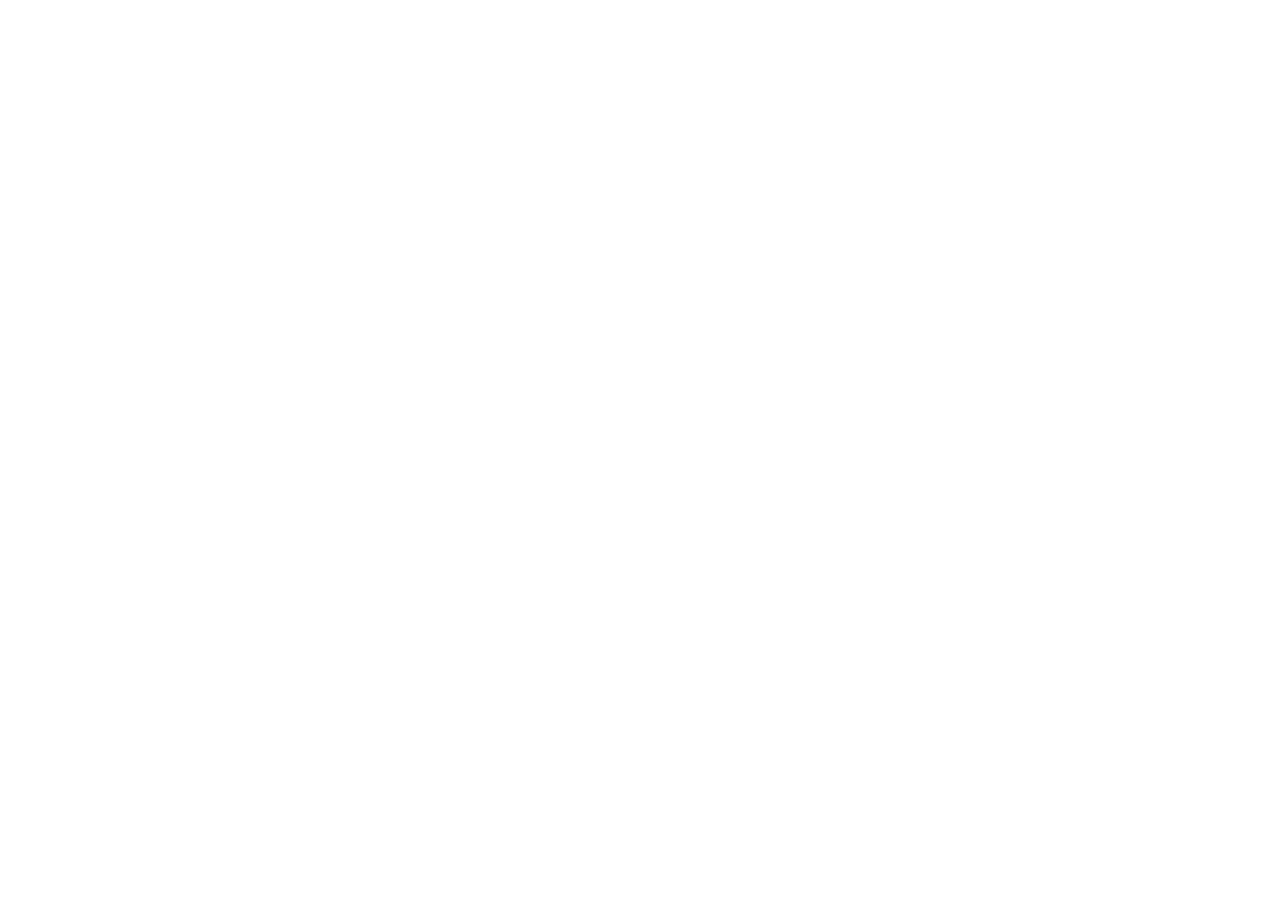
==== index.html @ 39c17981 "İlk atama işlemleri- temel oluşturma." ====
<!DOCTYPE html>
<html>
<head>
  <title>Bootstrap Landing Page Website Tutorial</title>
  <meta name="viewport" content="width=device-width, initial-scale=1">
  <link rel="stylesheet" href="https://maxcdn.bootstrapcdn.com/bootstrap/3.3.7/css/bootstrap.min.css">
  <link rel="stylesheet" href="https://cdnjs.cloudflare.com/ajax/libs/font-awesome/4.7.0/css/font-awesome.min.css">
  <script src="https://ajax.googleapis.com/ajax/libs/jquery/3.2.1/jquery.min.js"></script>
  <script src="https://maxcdn.bootstrapcdn.com/bootstrap/3.3.7/js/bootstrap.min.js"></script>
  <link href="style.css" rel="stylesheet" />
</head>

<body>







<!--- iOS Landing Page Fix
<section>
	<div class="landing-text">
		<h1>BOOTSTRAP</h1>
		<h3>Learn the basic building blocks.</h3>
		<a href="#" class="btn btn-default btn-lg">Get Started</a>
	</div>
	<div class="home-wrap">
        <div id="home">
		</div>
    </div>
</section>
-->

<!--- iOS Fixed Image Fix
<figure>
	<div class="fixed-wrap">
        <div id="fixed">
		</div>
    </div>
</figure>
-->

</body>
</html>
---- style.css ----
﻿









/*--- iOS Landing Page Fix
section {
 	position: relative;
 	width: 100%;
 	height: 100%;
 	display: table;
}
.home-wrap {
 	clip: rect(0, auto, auto, 0);
 	position: absolute;
 	top: 0;
 	left: 0;
 	width: 100%;
 	height: 100%;
}
#home {
	background-image: url('img/mountains.jpeg');
 	position: fixed;
 	display: table;
 	top: 0;
 	left: 0;
 	width: 100%;
	height: 100%;
	background-size: cover;
	background-position: center center;
	-webkit-transform: translateZ(0);
          transform: translateZ(0);
	will-change: transform;
	z-index: -1;
}
.landing-text {
	z-index: 100;
	display: table-cell;
	text-align: center;
	vertical-align: middle;
}
--*/

/*--- iOS Fixed Image Fix
figure {
	position: relative;
	width: 100%;
	height: 60%;
}
.fixed-wrap {
	clip: rect(0, auto, auto, 0);
	position: absolute;
	top: 0;
	left: 0;
	width: 100%;
	height: 100%;
}
#fixed {
	background-image: url('img/background.jpg');
	position: fixed;
	display: block;
	top: 0;
	left: 0;
	width: 100%;
	height: 100%;
	background-size: cover;
	background-position: center center;
	-webkit-transform: translateZ(0);
          transform: translateZ(0);
	will-change: transform;
}
--*/
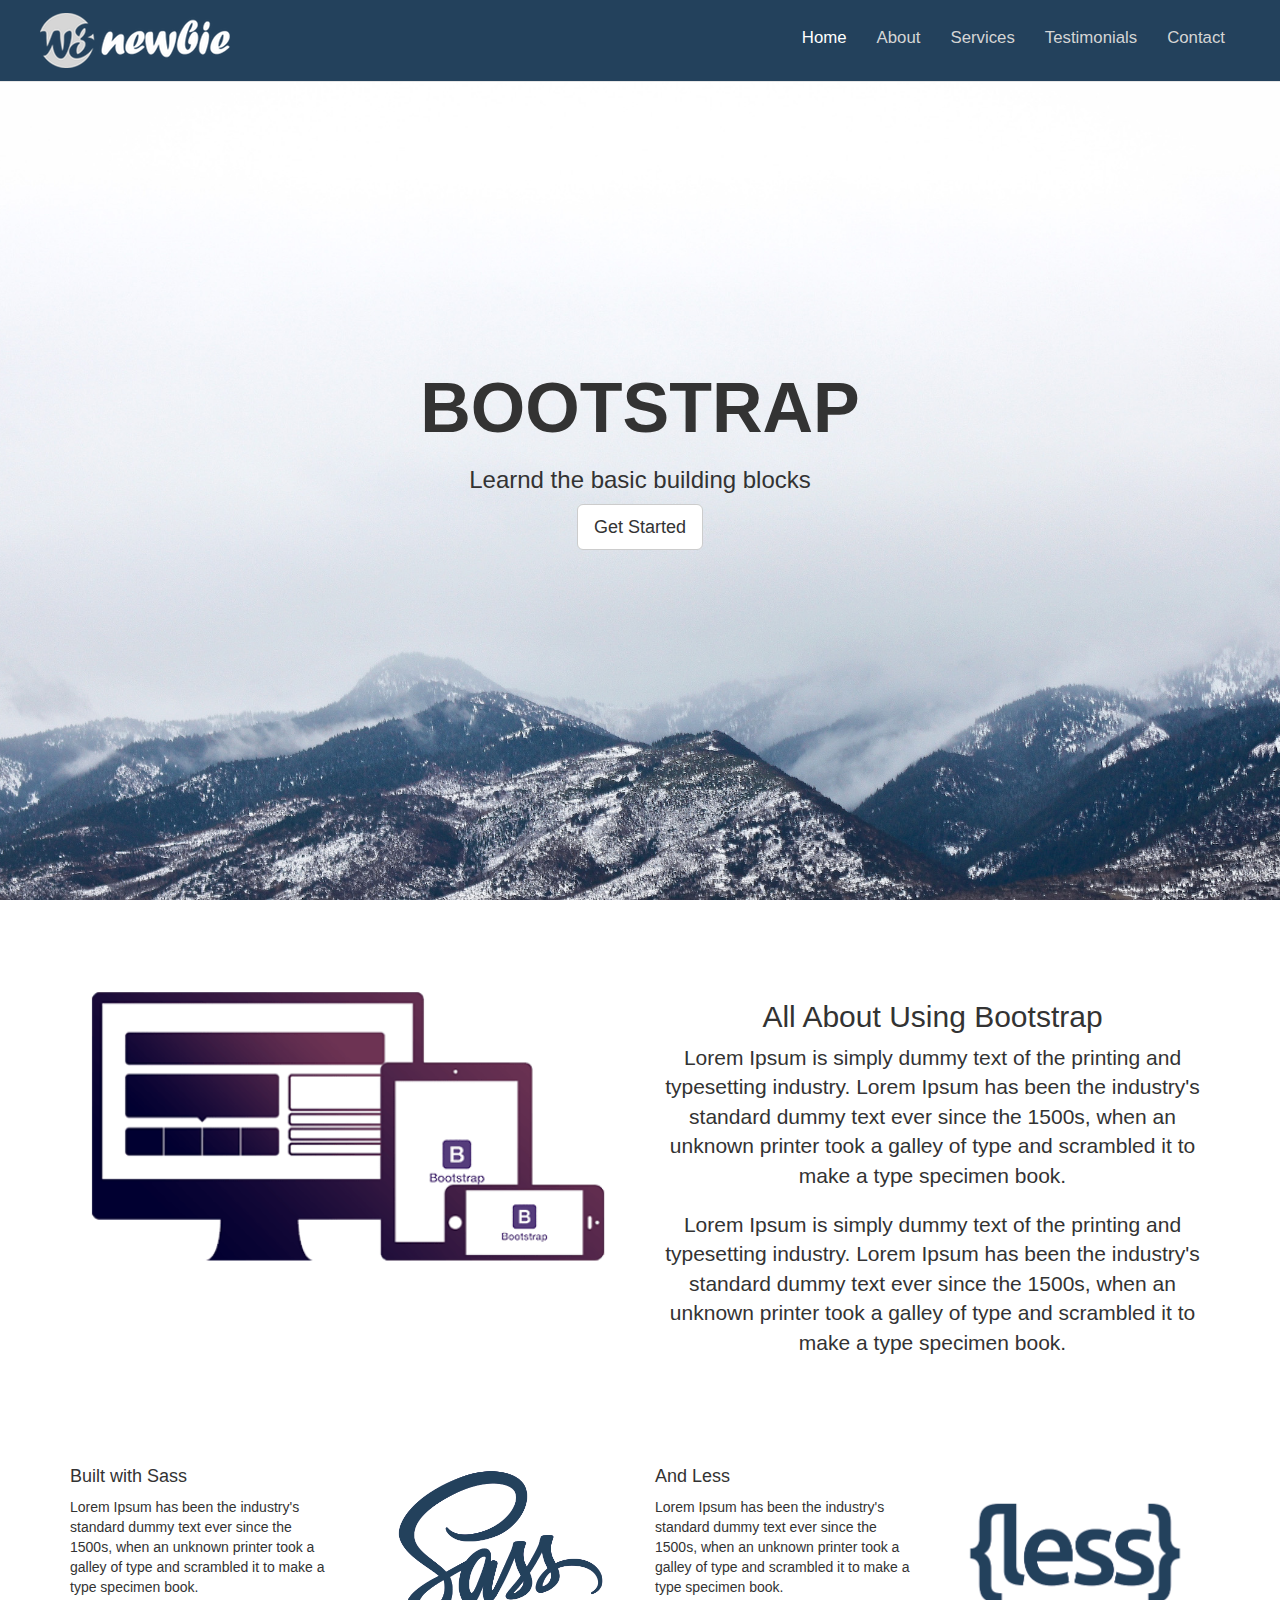
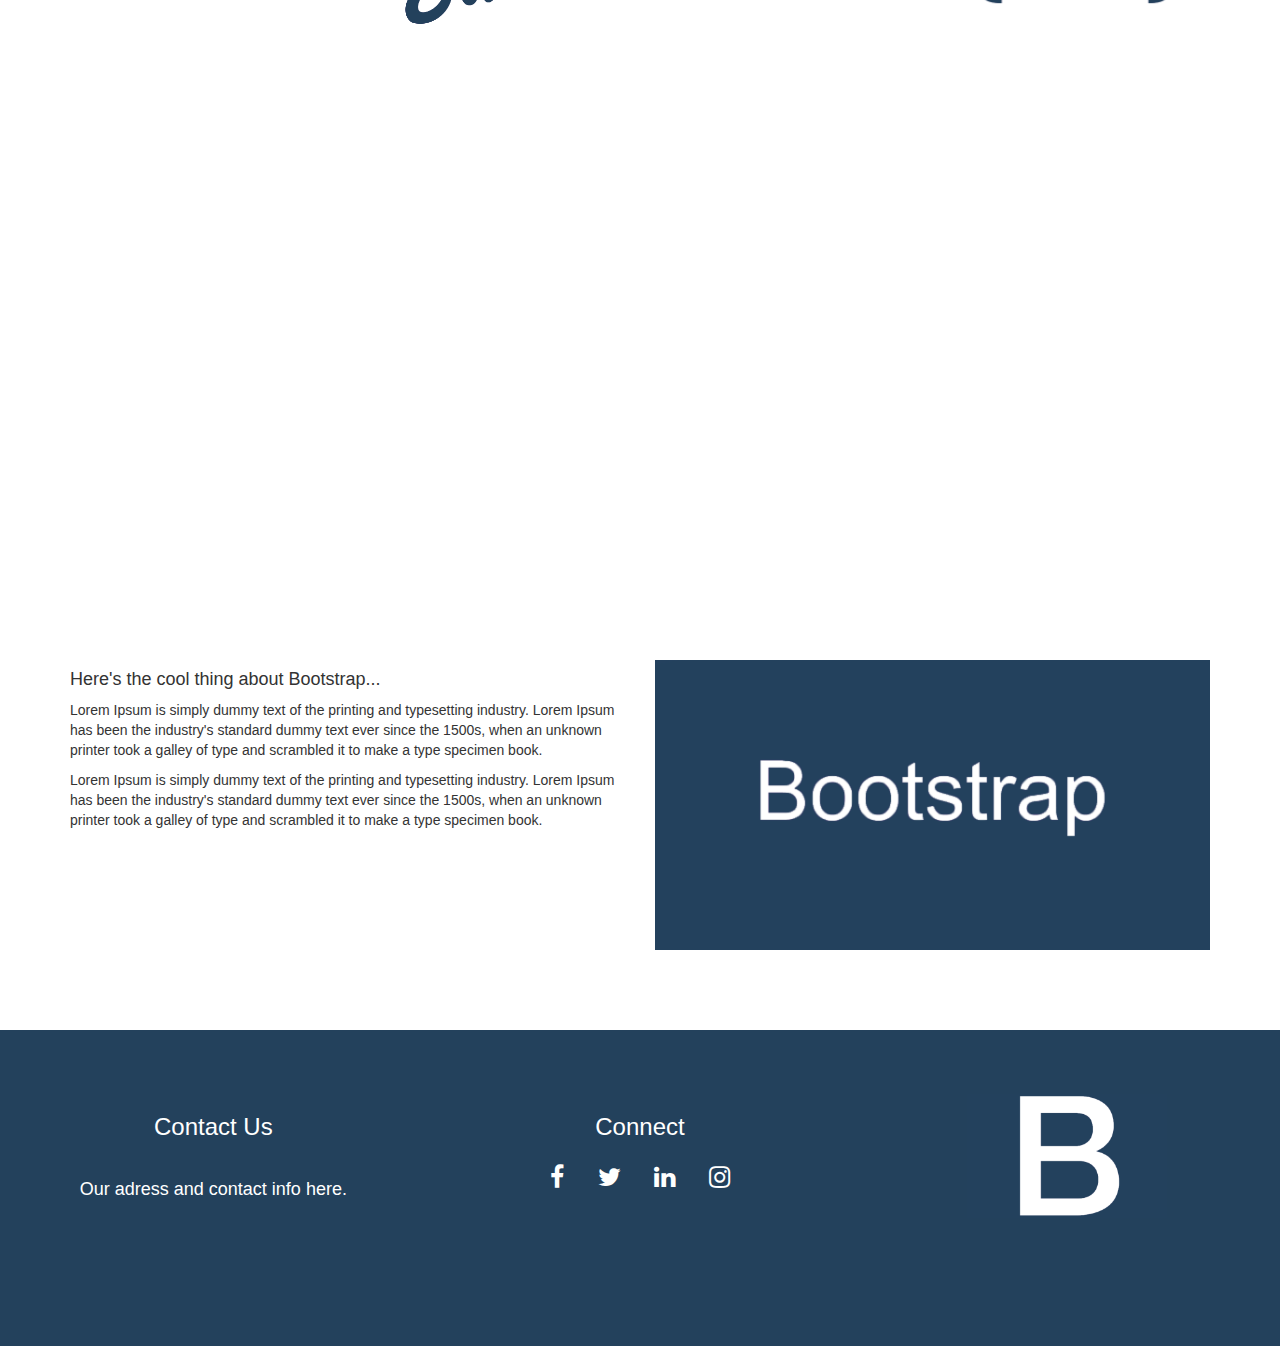
==== commit 176d9812: "Responsive template oluşturuldu." ====
--- a/index.html
+++ b/index.html
@@ -13,8 +13,109 @@
 <body>
 
 
+<nav class="navbar navbar-default navbar-fixed-top" role="navigation">
+  <div class="container-fluid">
+    <div class="navbar-header">
+      <button  type="button" class="navbar-toggle" data-toggle="collapse" data-target="#navbar-collapse-main">
+        <span class="sr-only">Toogle navigation</span>
+        <span class="icon-bar"></span>
+        <span class="icon-bar"></span>
+        <span class="icon-bar"></span>
+      </button>
+      <a href="#" class="navbar-brand"><img src="img/w3newbie.png" alt=""></a>
+    </div>
+    <div class="collapse navbar-collapse" id="navbar-collapse-main">
+      <ul class="nav navbar-nav navbar-right">
+        <li><a class="active" href="#">Home</a></li>
+        <li><a href="#">About</a></li>
+        <li><a href="#">Services</a></li>
+        <li><a href="#">Testimonials</a></li>
+        <li><a href="#">Contact</a></li>
+      </ul>
+    </div>
+  </div>
+</nav>
 
+<div id="home">
+  <div class="landing-text">
+    <h1>BOOTSTRAP</h1>
+    <h3>Learnd the basic building blocks</h3>
+    <a href="#" class="btn btn-default btn-lg"> Get Started</a>
+  </div>
+</div>
 
+<div class="padding">
+  <div class="container">
+    <div class="row">
+      <div class="col-sm-6">
+        <img src="img/bootstrap.png">
+      </div>
+      <div class="col-sm-6 text-center">
+        <h2>All About Using Bootstrap</h2>
+        <p class="lead">Lorem Ipsum is simply dummy text of the printing and typesetting industry. Lorem Ipsum has been the industry's standard dummy text ever since the 1500s, when an unknown printer took a galley of type and scrambled it to make a type specimen book.</p>
+        <p class="lead">Lorem Ipsum is simply dummy text of the printing and typesetting industry. Lorem Ipsum has been the industry's standard dummy text ever since the 1500s, when an unknown printer took a galley of type and scrambled it to make a type specimen book.</p>
+      </div>
+    </div>
+  </div>
+</div>
+
+<div class="paddin">
+  <div class="container">
+    <div class="row">
+      <div class="col-lg-3 col-md-3 col-sm-6 col-xs-12">
+        <h4>Built with Sass</h4>
+        <p>Lorem Ipsum has been the industry's standard dummy text ever since the 1500s, when an unknown printer took a galley of type and scrambled it to make a type specimen book.</p>
+      </div>
+      <div class="col-lg-3 col-md-3 col-sm-6 col-xs-12">
+          <img src="img/sass.png" class="img-responsive">     
+      </div>
+      <div class="col-lg-3 col-md-3 col-sm-6 col-xs-12">
+        <h4>And Less</h4>
+        <p>Lorem Ipsum has been the industry's standard dummy text ever since the 1500s, when an unknown printer took a galley of type and scrambled it to make a type specimen book.</p>
+      </div>
+      <div class="col-lg-3 col-md-3 col-sm-6 col-xs-12">
+          <img src="img/less.png" class="img-responsive">     
+      </div>
+    </div>
+  </div>
+</div>
+
+<div id="fixed"></div>
+
+<div class="padding">
+  <div class="container">
+    <div class="row">
+      <div class="col-sm-6">
+        <h4> Here's the cool thing about Bootstrap...</h4>
+        <p>Lorem Ipsum is simply dummy text of the printing and typesetting industry. Lorem Ipsum has been the industry's standard dummy text ever since the 1500s, when an unknown printer took a galley of type and scrambled it to make a type specimen book.</p>
+        <p>Lorem Ipsum is simply dummy text of the printing and typesetting industry. Lorem Ipsum has been the industry's standard dummy text ever since the 1500s, when an unknown printer took a galley of type and scrambled it to make a type specimen book.</p>
+      </div>
+      <div class="col-sm-6">
+        <img src="img/bootstrap2.png">
+      </div>
+    </div>
+  </div>
+</div>
+
+<footer class="container-fluid text-center">
+  <div class="row">
+    <div class="col-sm-4">
+      <h3>Contact Us</h3>
+      <br>
+      <h4>Our adress and contact info here.</h4>
+    </div>
+    <div class="col-sm-4">
+      <h3>Connect</h3>
+      <a href="#" class="fa fa-facebook"></a>
+      <a href="#" class="fa fa-twitter"></a>
+      <a href="#" class="fa fa-linkedin"></a>
+      <a href="#" class="fa fa-instagram"></a>
+    </div>
+    <div class="col-sm-4">
+      <img src="img/b.png" class="icon">
+    </div>
+  </div>
+</footer>
 
 
 
--- a/style.css
+++ b/style.css
@@ -1,9 +1,100 @@
-﻿
+﻿html,body{
+	height: 100%;
+	width: 100%;
+}
+.navbar{
+	background-color: #23415c;
+	padding: 1% 0;
+	font-size: 1.2em;
+}
+.navbar-brand{
+	min-height: 55px;
+	padding: 0 15px 5px 40px;
+}
+.navbar-default{
+	padding-right: 40px;
+}
+.navbar-default .navbar-nav li a{
+	color:#d5d5d5;
+}
+
+.navbar-default .navbar-nav li a:hover, .navbar-default .navbar-nav li a.active{
+	color:#fff;
+}
+
+#home{
+	background: url(img/mountains.jpeg) no-repeat center center fixed;
+	display: table;
+	height: 100vh;
+	position: relative;
+	width: 100%;
+	background-size: cover;
+}
+
+.landing-text{
+	display: table-cell;
+	text-align: center;
+	vertical-align:middle; 
+}
+
+.landing-text h1{
+	font-size: 500%;
+	font-weight: 700;
+}
+
+.padding{
+	padding: 80px 0;
+}
+
+.padding img{
+	width: 100%;
+}
+
+#fixed{
+	background: url(img/background.jpg) no-repeat center center fixed;
+	display: table;
+	height: 60%;
+	position: relative;
+	width: 100%;
+	background-size: cover;
+}
+
+footer{
+	width: 100%;
+	background-color: #23415c;
+	padding: 5% 5% 10% 5%;
+	color:#fff;
+}
+
+.fa{
+	padding: 15px;
+	font-size: 25px;
+	color:#fff;
+}
+
+.fa:hover{
+	color:#d5d5d5;
+	text-decoration: none;
+}
+
+.icon{
+	max-width: 200px;
+}
 
 
-
-
-
+@media (max-width: 768px){
+  .landing-text h1{
+    font-size:300%;
+  }
+  .fa{
+  	font-size: 20px;
+  	padding: 10px;
+  }
+  .icon{
+  	padding-top:5%;
+  	max-width: 100px;
+  }
+}
 
 
 
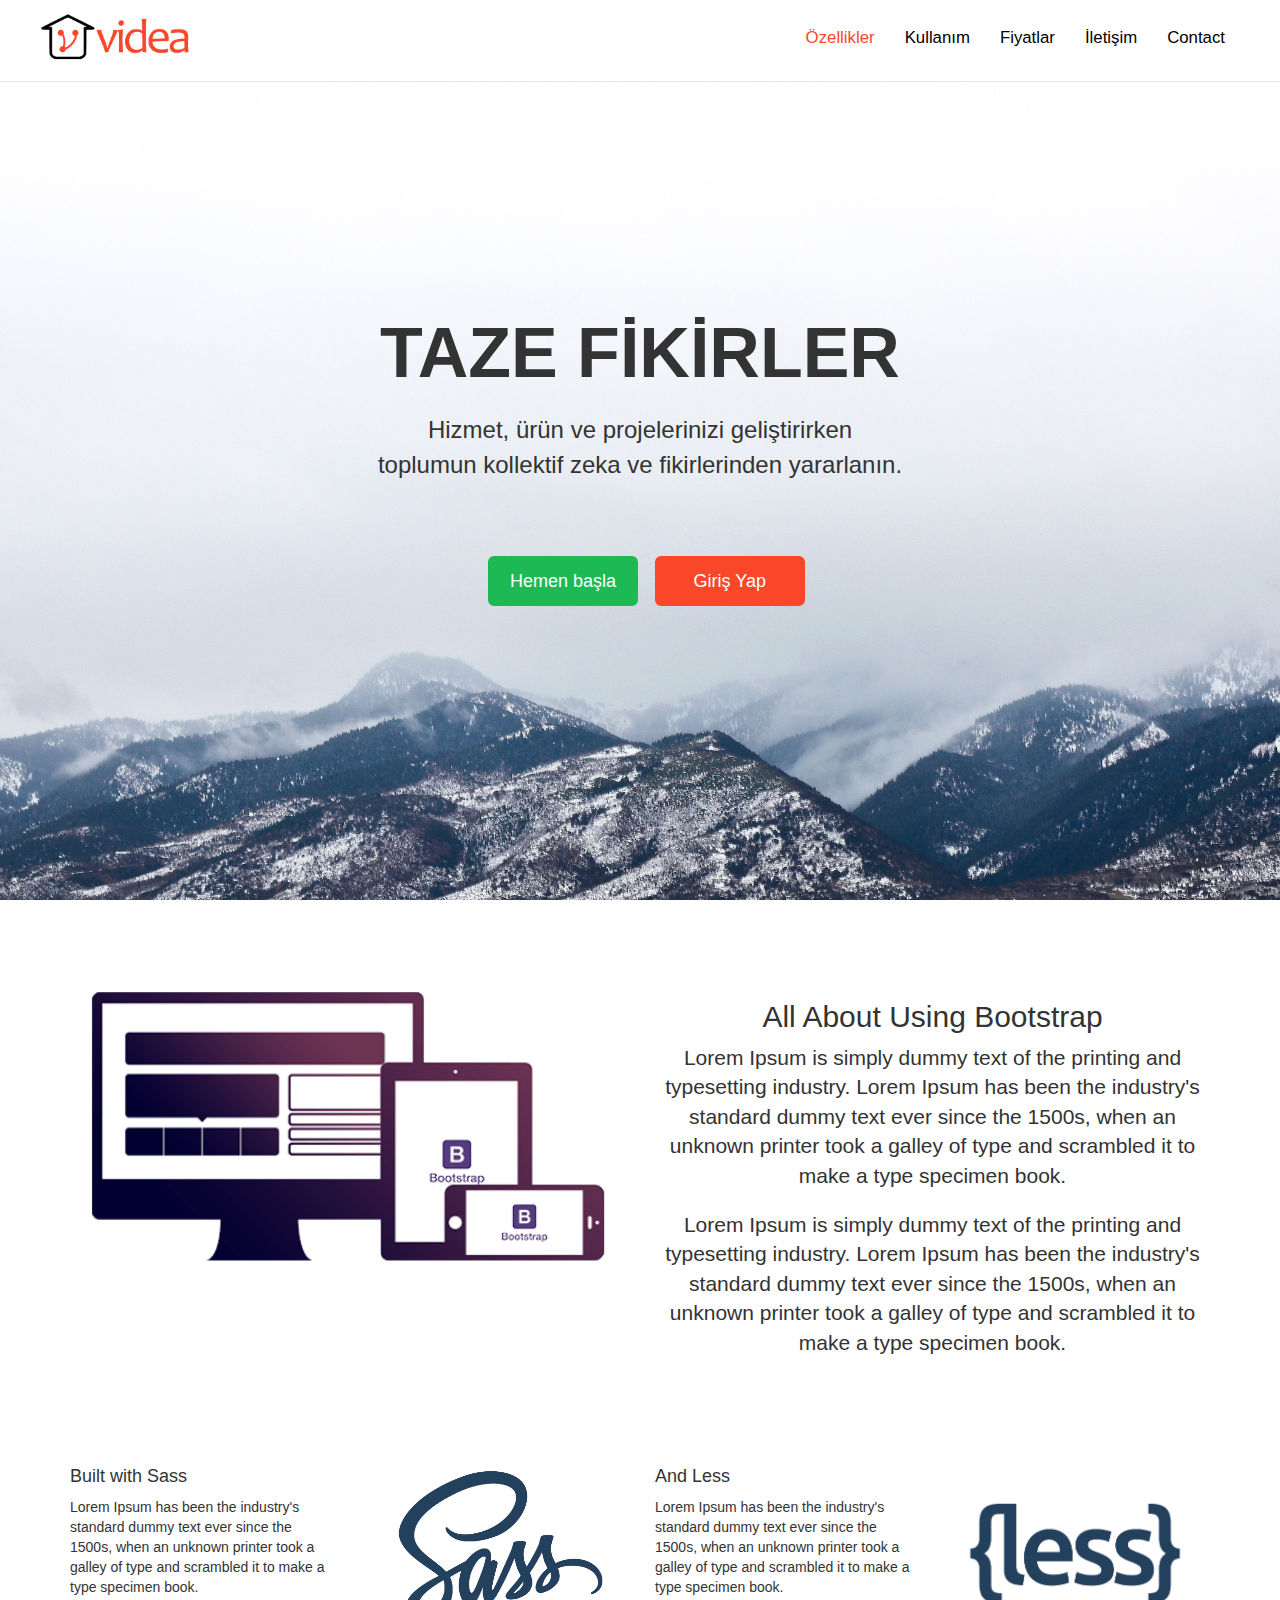
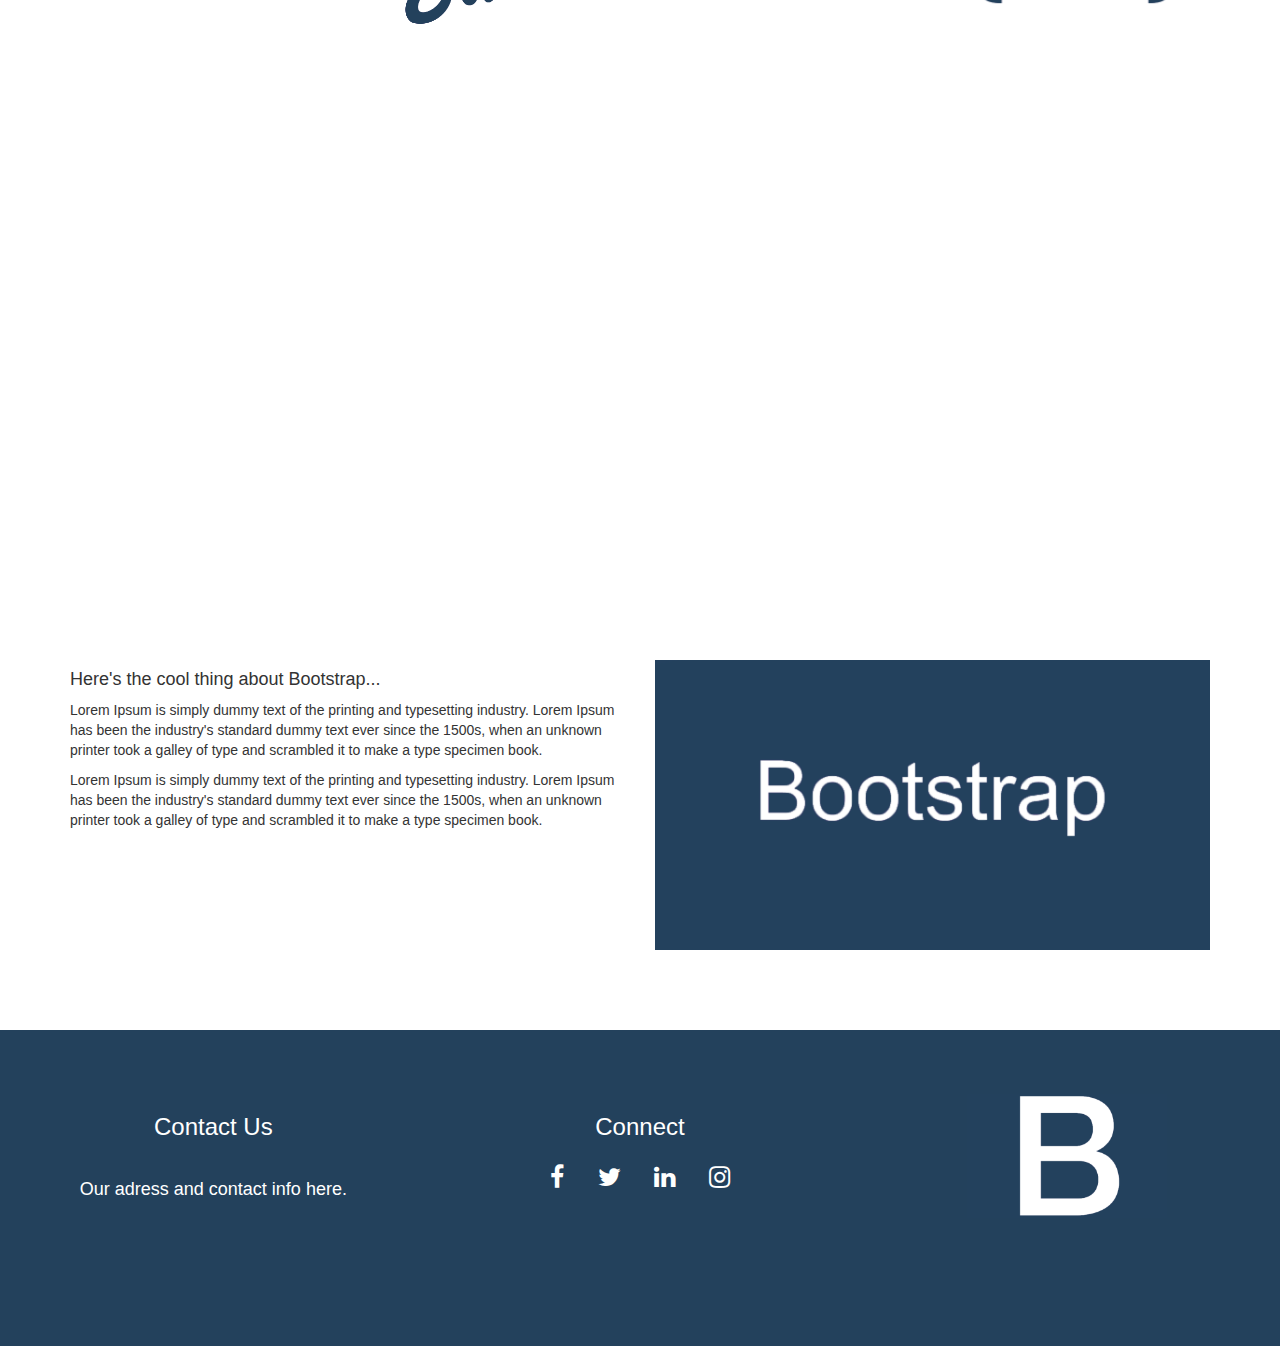
==== commit f0a31ae4: "Landing için arayüz dönüştürmeleri." ====
--- a/index.html
+++ b/index.html
@@ -1,7 +1,7 @@
 <!DOCTYPE html>
 <html>
 <head>
-  <title>Bootstrap Landing Page Website Tutorial</title>
+  <title>VIDEA</title>
   <meta name="viewport" content="width=device-width, initial-scale=1">
   <link rel="stylesheet" href="https://maxcdn.bootstrapcdn.com/bootstrap/3.3.7/css/bootstrap.min.css">
   <link rel="stylesheet" href="https://cdnjs.cloudflare.com/ajax/libs/font-awesome/4.7.0/css/font-awesome.min.css">
@@ -22,14 +22,14 @@
         <span class="icon-bar"></span>
         <span class="icon-bar"></span>
       </button>
-      <a href="#" class="navbar-brand"><img src="img/w3newbie.png" alt=""></a>
+      <a href="#" class="navbar-brand"><img src="img/logo.png" alt=""></a>
     </div>
     <div class="collapse navbar-collapse" id="navbar-collapse-main">
       <ul class="nav navbar-nav navbar-right">
-        <li><a class="active" href="#">Home</a></li>
-        <li><a href="#">About</a></li>
-        <li><a href="#">Services</a></li>
-        <li><a href="#">Testimonials</a></li>
+        <li><a class="active" href="#">Özellikler</a></li>
+        <li><a href="#">Kullanım</a></li>
+        <li><a href="#">Fiyatlar</a></li>
+        <li><a href="#">İletişim</a></li>
         <li><a href="#">Contact</a></li>
       </ul>
     </div>
@@ -38,9 +38,10 @@
 
 <div id="home">
   <div class="landing-text">
-    <h1>BOOTSTRAP</h1>
-    <h3>Learnd the basic building blocks</h3>
-    <a href="#" class="btn btn-default btn-lg"> Get Started</a>
+    <h1>TAZE FİKİRLER</h1>
+    <h3>Hizmet, ürün ve projelerinizi geliştirirken <br> toplumun kollektif zeka ve fikirlerinden yararlanın.</h3>
+    <a href="#" class="btn btn-default btn-lg"> Hemen başla</a>
+    <a href="#" class="btn btn-default btn-lg" id="login"> Giriş Yap</a>
   </div>
 </div>
 
--- a/style.css
+++ b/style.css
@@ -3,23 +3,29 @@
 	width: 100%;
 }
 .navbar{
-	background-color: #23415c;
+	background-color: #fff;
 	padding: 1% 0;
 	font-size: 1.2em;
 }
 .navbar-brand{
 	min-height: 55px;
-	padding: 0 15px 5px 40px;
-}
+	padding:0 5px 5px 40px;
+}
+
+.navbar-brand img{
+	width: 150px;
+}
+
 .navbar-default{
 	padding-right: 40px;
 }
+
 .navbar-default .navbar-nav li a{
-	color:#d5d5d5;
+	color:#000;
 }
 
 .navbar-default .navbar-nav li a:hover, .navbar-default .navbar-nav li a.active{
-	color:#fff;
+	color:#fa4729;
 }
 
 #home{
@@ -34,12 +40,43 @@
 .landing-text{
 	display: table-cell;
 	text-align: center;
-	vertical-align:middle; 
+	vertical-align:middle;
+	outline: none;
 }
 
 .landing-text h1{
 	font-size: 500%;
 	font-weight: 700;
+}
+
+.landing-text a{
+	margin-top:5%;
+	margin-left:1%;
+	width: 150px;
+	color:#fff;
+	border:solid #1db954;
+	background-color: #1db954;
+	outline: none;
+}
+
+#login{
+	border:solid #fa4729;
+	background-color: #fa4729;
+}
+
+.landing-text a:hover{
+	color:#000;
+	border:solid #1db954;
+	background-color: #1db954;
+}
+.landing-text a:focus{
+	color:#fff;
+	border:solid #1db954;
+	background-color: #1db954;
+}
+
+.landing-text h3{
+	line-height: 35px;
 }
 
 .padding{
@@ -93,6 +130,12 @@
   .icon{
   	padding-top:5%;
   	max-width: 100px;
+  }
+  .navbar-brand{
+	padding-left: 10px;
+  }
+  .navbar-default{
+	padding-right: 10px;
   }
 }
 
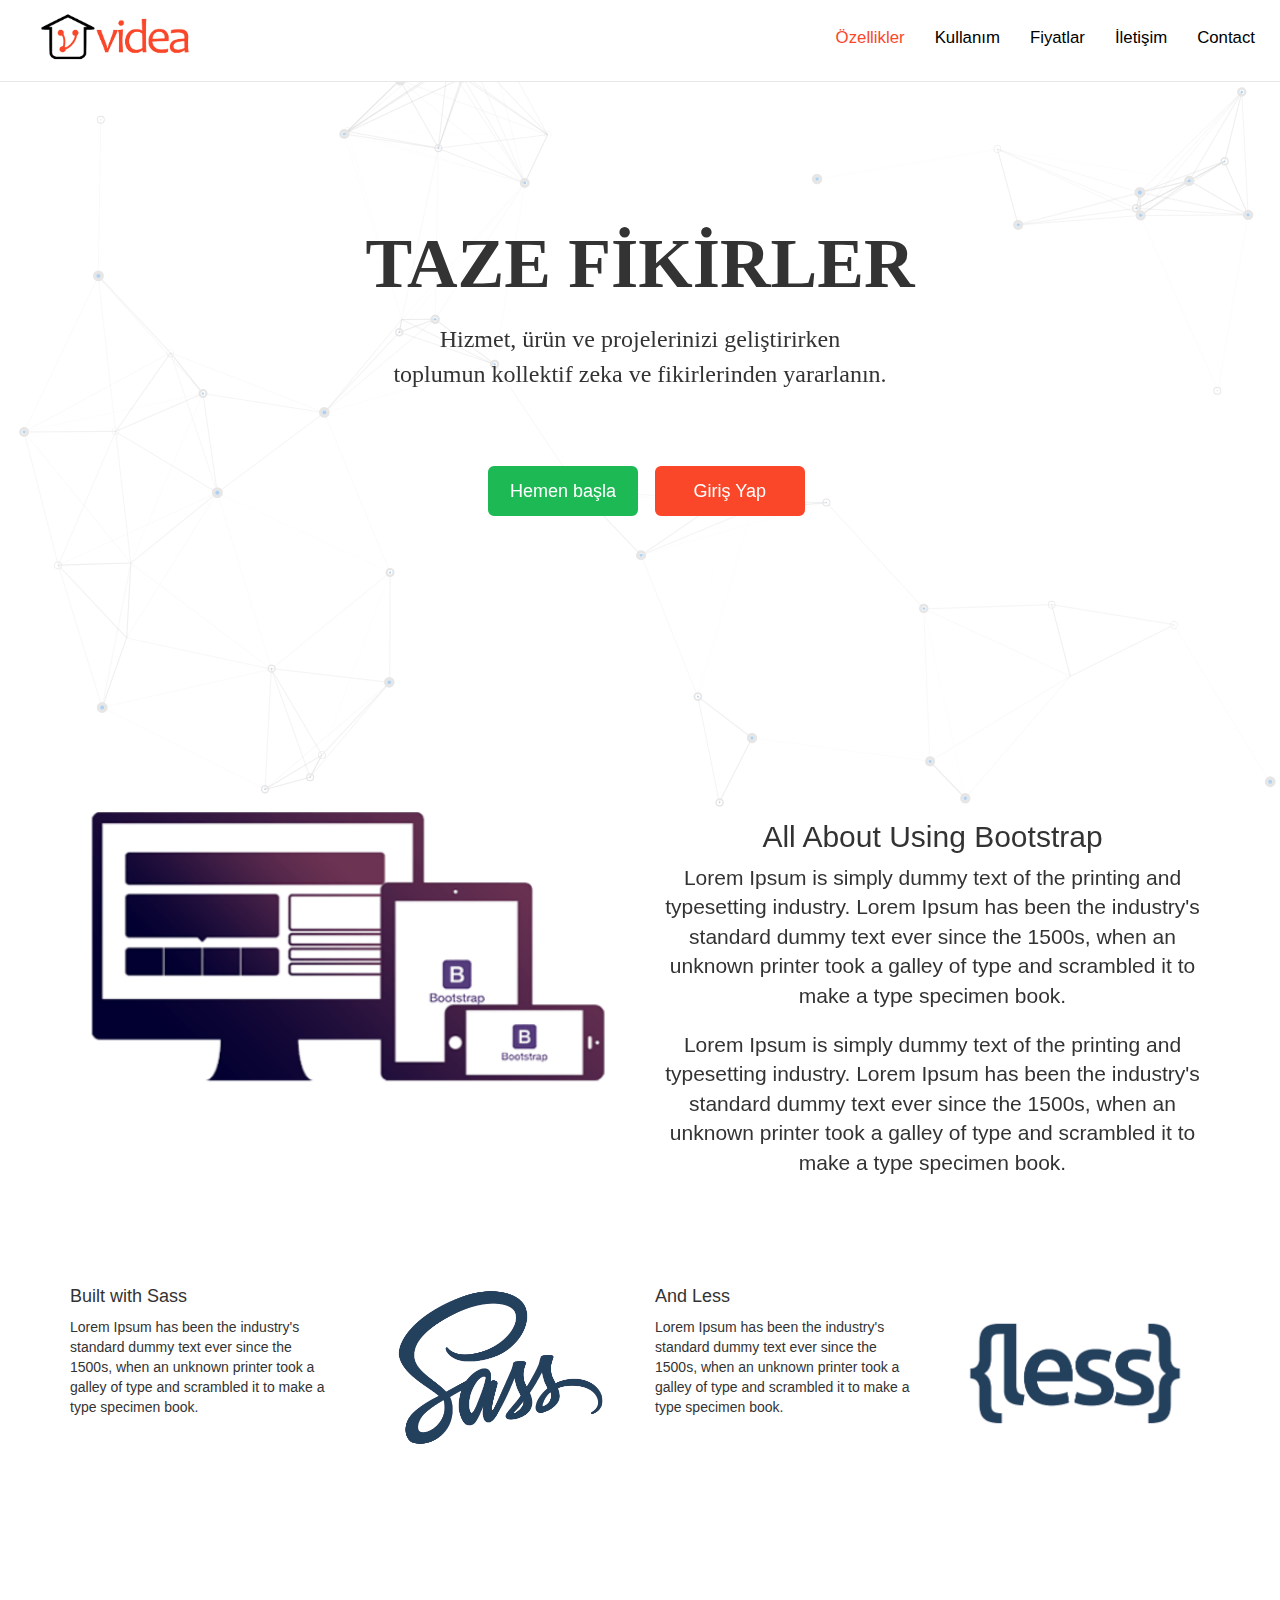
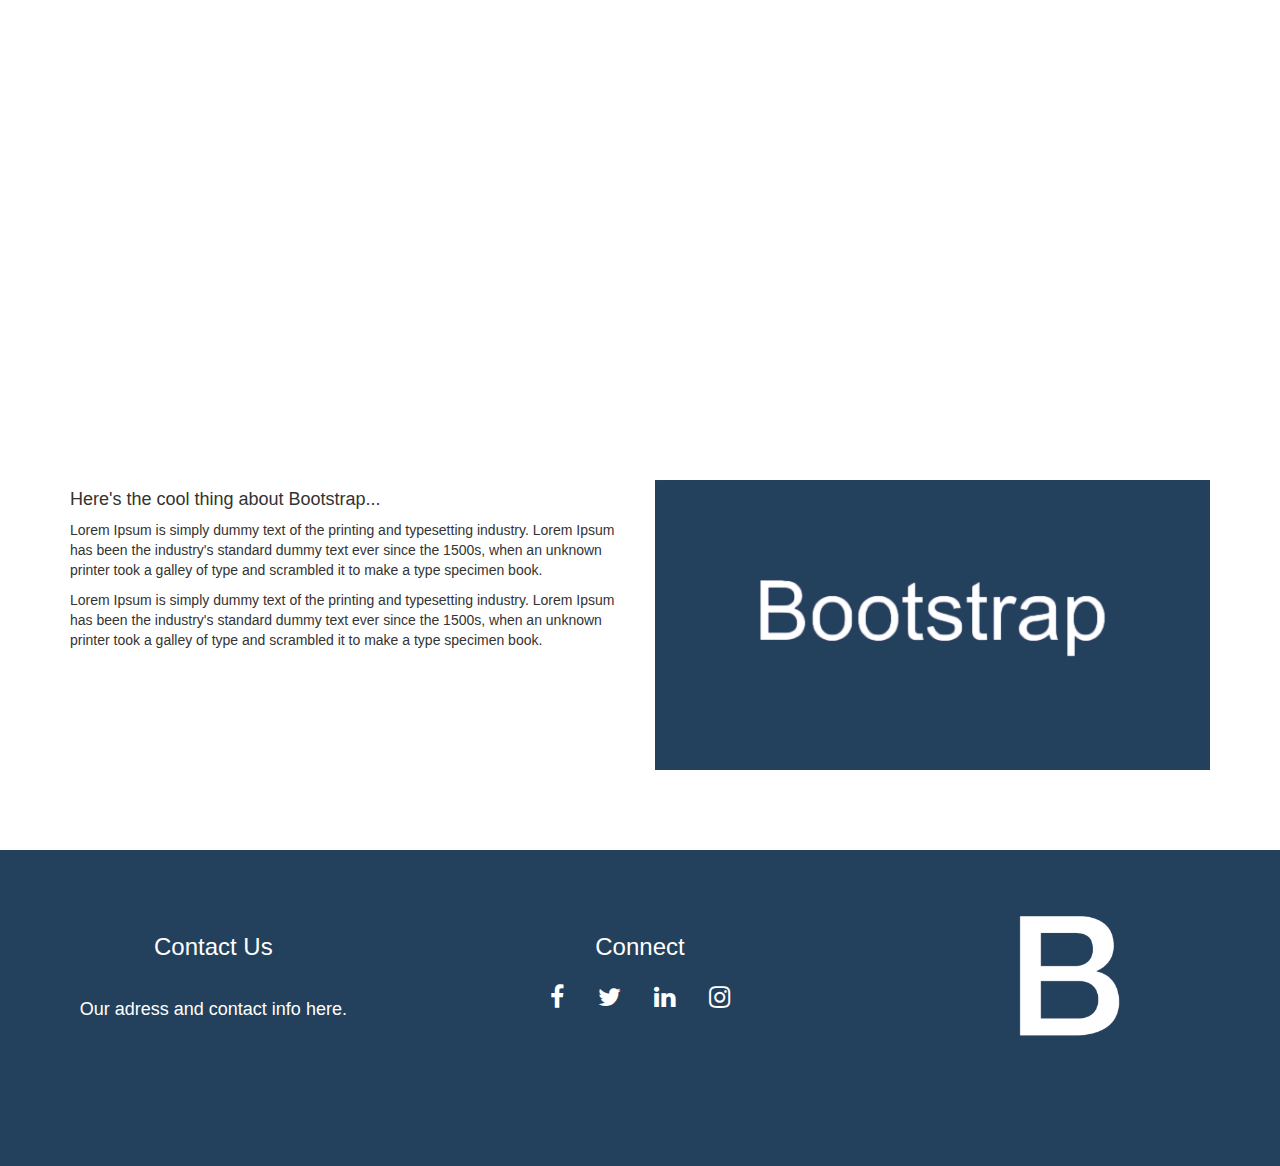
==== commit 93c07938: "Header arkaplanı için Particular Network System eklendi." ====
--- a/index.html
+++ b/index.html
@@ -5,9 +5,7 @@
   <meta name="viewport" content="width=device-width, initial-scale=1">
   <link rel="stylesheet" href="https://maxcdn.bootstrapcdn.com/bootstrap/3.3.7/css/bootstrap.min.css">
   <link rel="stylesheet" href="https://cdnjs.cloudflare.com/ajax/libs/font-awesome/4.7.0/css/font-awesome.min.css">
-  <script src="https://ajax.googleapis.com/ajax/libs/jquery/3.2.1/jquery.min.js"></script>
-  <script src="https://maxcdn.bootstrapcdn.com/bootstrap/3.3.7/js/bootstrap.min.js"></script>
-  <link href="style.css" rel="stylesheet" />
+  <link href="css/style.css" rel="stylesheet" />
 </head>
 
 <body>
@@ -22,7 +20,7 @@
         <span class="icon-bar"></span>
         <span class="icon-bar"></span>
       </button>
-      <a href="#" class="navbar-brand"><img src="img/logo.png" alt=""></a>
+      <a href="#" class="navbar-brand "><img src="img/logo.png" alt=""></a>
     </div>
     <div class="collapse navbar-collapse" id="navbar-collapse-main">
       <ul class="nav navbar-nav navbar-right">
@@ -36,14 +34,18 @@
   </div>
 </nav>
 
-<div id="home">
-  <div class="landing-text">
-    <h1>TAZE FİKİRLER</h1>
-    <h3>Hizmet, ürün ve projelerinizi geliştirirken <br> toplumun kollektif zeka ve fikirlerinden yararlanın.</h3>
-    <a href="#" class="btn btn-default btn-lg"> Hemen başla</a>
-    <a href="#" class="btn btn-default btn-lg" id="login"> Giriş Yap</a>
+<div id="particles-js">
+ 
+</div>
+ <div id="home">
+    <div class="landing-text">
+      <h1>TAZE FİKİRLER</h1>
+      <h3>Hizmet, ürün ve projelerinizi geliştirirken <br> toplumun kollektif zeka ve fikirlerinden yararlanın.</h3>
+      <a href="#" class="btn btn-default btn-lg" id="letsgo"> Hemen başla</a>
+      <a href="#" class="btn btn-default btn-lg" id="login"> Giriş Yap</a>
+    </div>
   </div>
-</div>
+
 
 <div class="padding">
   <div class="container">
@@ -143,5 +145,11 @@
 </figure>
 -->
 
+  
+
+  <script src="https://ajax.googleapis.com/ajax/libs/jquery/3.2.1/jquery.min.js"></script>
+  <script src="https://maxcdn.bootstrapcdn.com/bootstrap/3.3.7/js/bootstrap.min.js"></script>
+  <script src="js/particles.min.js"></script>
+  <script src="js/app.js"></script>
 </body>
 </html>--- a/css/style.css
+++ b/css/style.css
@@ -0,0 +1,233 @@
+﻿@font-face {
+    font-family: fontRegularSubHeader;
+    src: url('fonts/MeeraInimai-Regular.ttf');
+}
+@font-face {
+    font-family: fontRegularHeader;
+    src: url('fonts/Baloo-Regular.ttf');
+}
+@media (max-width: 768px){
+  	.landing-text h1{
+   		font-size:300%;
+  	}
+  	.fa{
+  		font-size: 20px;
+  		padding: 10px;
+  	}
+  	.icon{
+  		padding-top:5%;
+  		max-width: 100px;
+  	}
+  	.navbar-brand{
+		padding-left: 10px;
+		margin-left: 25% !important;
+  	}
+}
+
+html,body{
+	height: 100%;
+	width: 100%;
+}
+.navbar{
+	background-color: #fff;
+	padding: 1% 0;
+	font-size: 1.2em;
+}
+.navbar-brand{
+	min-height: 55px;
+	padding:0 5px 5px 40px;
+}
+
+.navbar-brand img{
+	width: 150px;
+}
+
+.navbar-default{
+	padding-right: 10px;
+}
+
+.navbar-default .navbar-nav li a{
+	color:#000;
+}
+
+.navbar-default .navbar-nav li a:hover, .navbar-default .navbar-nav li a.active{
+	color:#fa4729;
+}
+
+#home{
+	display: table;
+	height: 80vh;
+	position: relative;
+	width: 100%;
+}
+
+#particles-js{
+	display: table;
+	height: 90vh;
+	position: absolute;
+	width: 100%;
+}
+
+.landing-text{
+	display: table-cell;
+	text-align: center;
+	vertical-align:middle;
+	outline: none;
+}
+
+.landing-text h1{
+	font-size: 500%;
+	font-weight: 700;
+	font-family: "fontRegularHeader";
+}
+.landing-text h3{
+	font-family: "fontRegularSubHeader"
+}
+
+.landing-text a{
+	margin-top:5%;
+	margin-left:1%;
+	width: 150px;
+	color:#fff;
+	border:solid #1db954;
+	background-color: #1db954;
+	outline: none;
+}
+
+#letsgo{
+	border:solid #1db954;
+	background-color: #1db954;
+}
+
+#login{
+	border:solid #fa4729;
+	background-color: #fa4729;
+}
+
+.landing-text a:hover{
+	color:#000;
+	border:solid #1db954;
+	background-color: #1db954;
+}
+.landing-text a:focus{
+	color:#fff;
+	border:solid #1db954;
+	background-color: #1db954;
+}
+
+.landing-text h3{
+	line-height: 35px;
+}
+
+.padding{
+	padding: 80px 0;
+}
+
+.padding img{
+	width: 100%;
+}
+
+#fixed{
+	background: url(../img/background.jpg) no-repeat center center fixed;
+	display: table;
+	height: 60%;
+	position: relative;
+	width: 100%;
+	background-size: cover;
+}
+
+footer{
+	width: 100%;
+	background-color: #23415c;
+	padding: 5% 5% 10% 5%;
+	color:#fff;
+}
+
+.fa{
+	padding: 15px;
+	font-size: 25px;
+	color:#fff;
+}
+
+.fa:hover{
+	color:#d5d5d5;
+	text-decoration: none;
+}
+
+.icon{
+	max-width: 200px;
+}
+
+
+
+
+
+
+/*--- iOS Landing Page Fix
+section {
+ 	position: relative;
+ 	width: 100%;
+ 	height: 100%;
+ 	display: table;
+}
+.home-wrap {
+ 	clip: rect(0, auto, auto, 0);
+ 	position: absolute;
+ 	top: 0;
+ 	left: 0;
+ 	width: 100%;
+ 	height: 100%;
+}
+#home {
+	background-image: url('img/mountains.jpeg');
+ 	position: fixed;
+ 	display: table;
+ 	top: 0;
+ 	left: 0;
+ 	width: 100%;
+	height: 100%;
+	background-size: cover;
+	background-position: center center;
+	-webkit-transform: translateZ(0);
+          transform: translateZ(0);
+	will-change: transform;
+	z-index: -1;
+}
+.landing-text {
+	z-index: 100;
+	display: table-cell;
+	text-align: center;
+	vertical-align: middle;
+}
+--*/
+
+/*--- iOS Fixed Image Fix
+figure {
+	position: relative;
+	width: 100%;
+	height: 60%;
+}
+.fixed-wrap {
+	clip: rect(0, auto, auto, 0);
+	position: absolute;
+	top: 0;
+	left: 0;
+	width: 100%;
+	height: 100%;
+}
+#fixed {
+	background-image: url('img/background.jpg');
+	position: fixed;
+	display: block;
+	top: 0;
+	left: 0;
+	width: 100%;
+	height: 100%;
+	background-size: cover;
+	background-position: center center;
+	-webkit-transform: translateZ(0);
+          transform: translateZ(0);
+	will-change: transform;
+}
+--*/
+
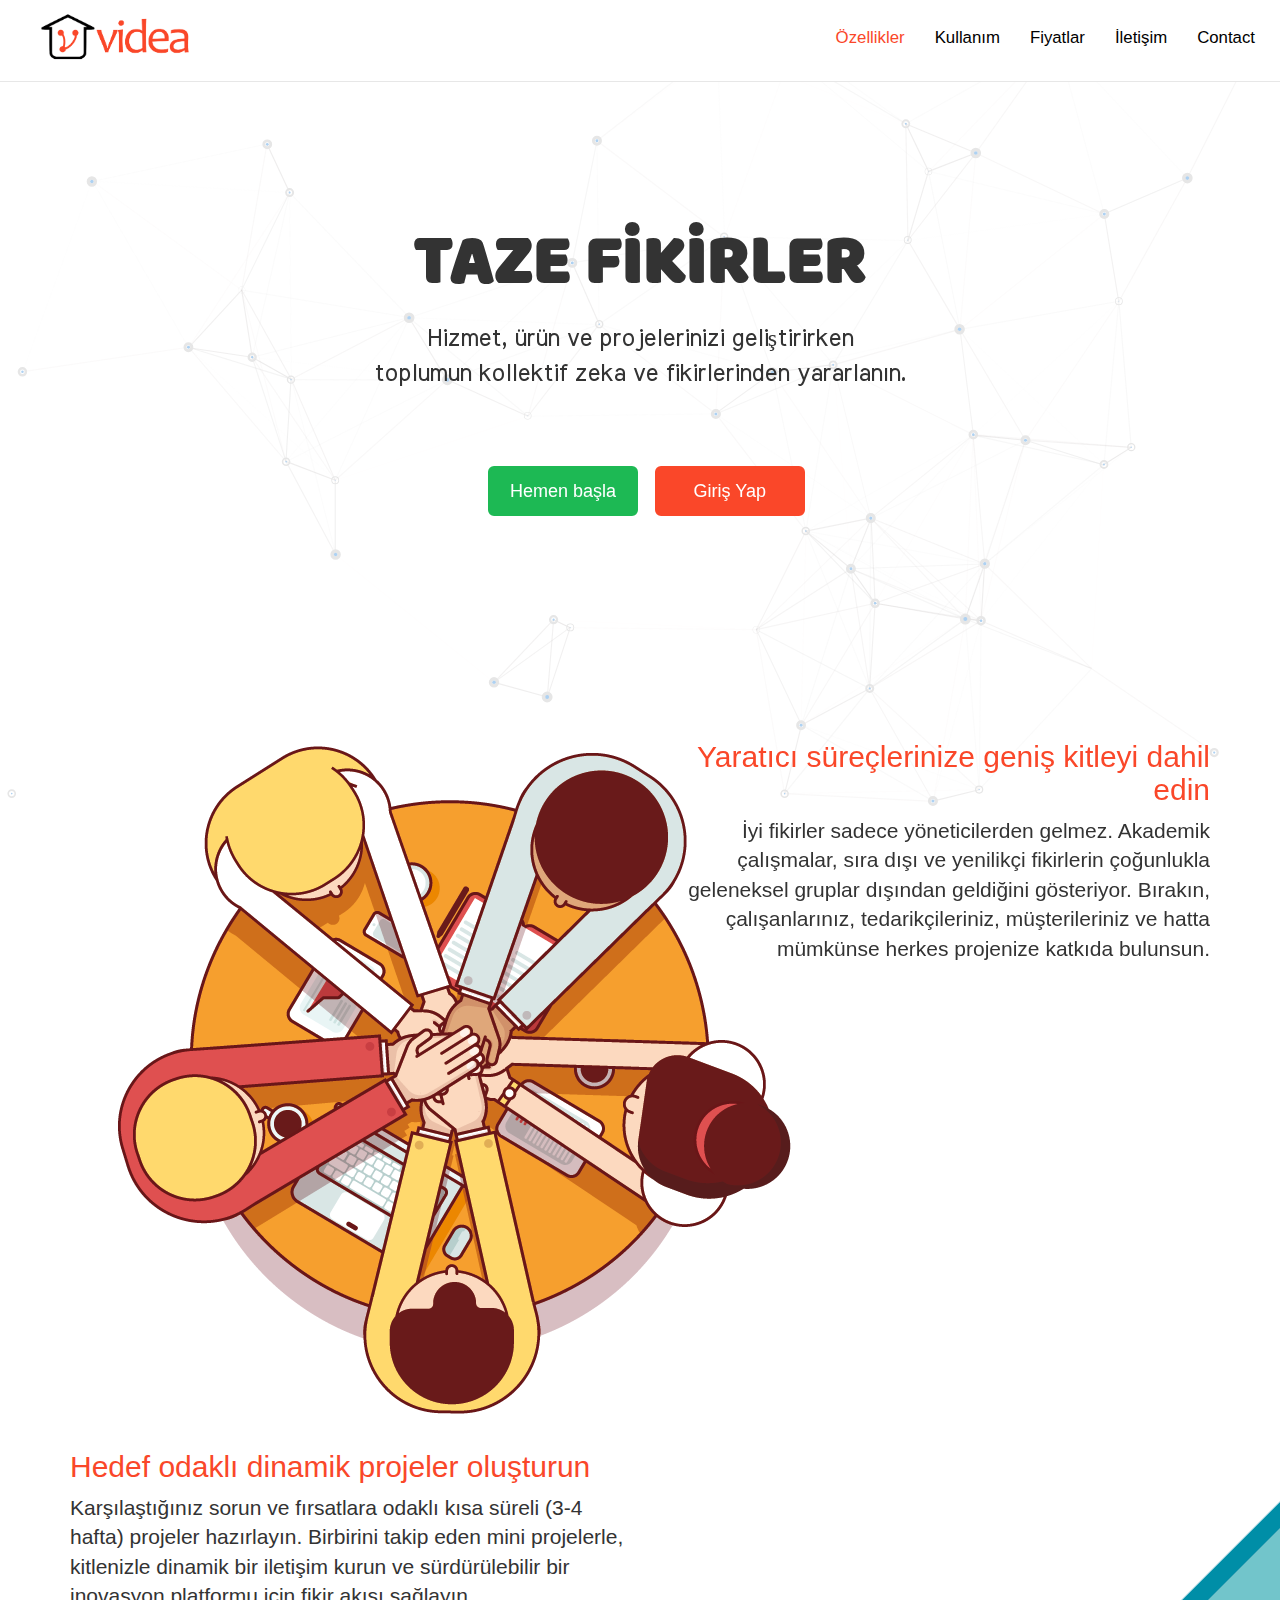
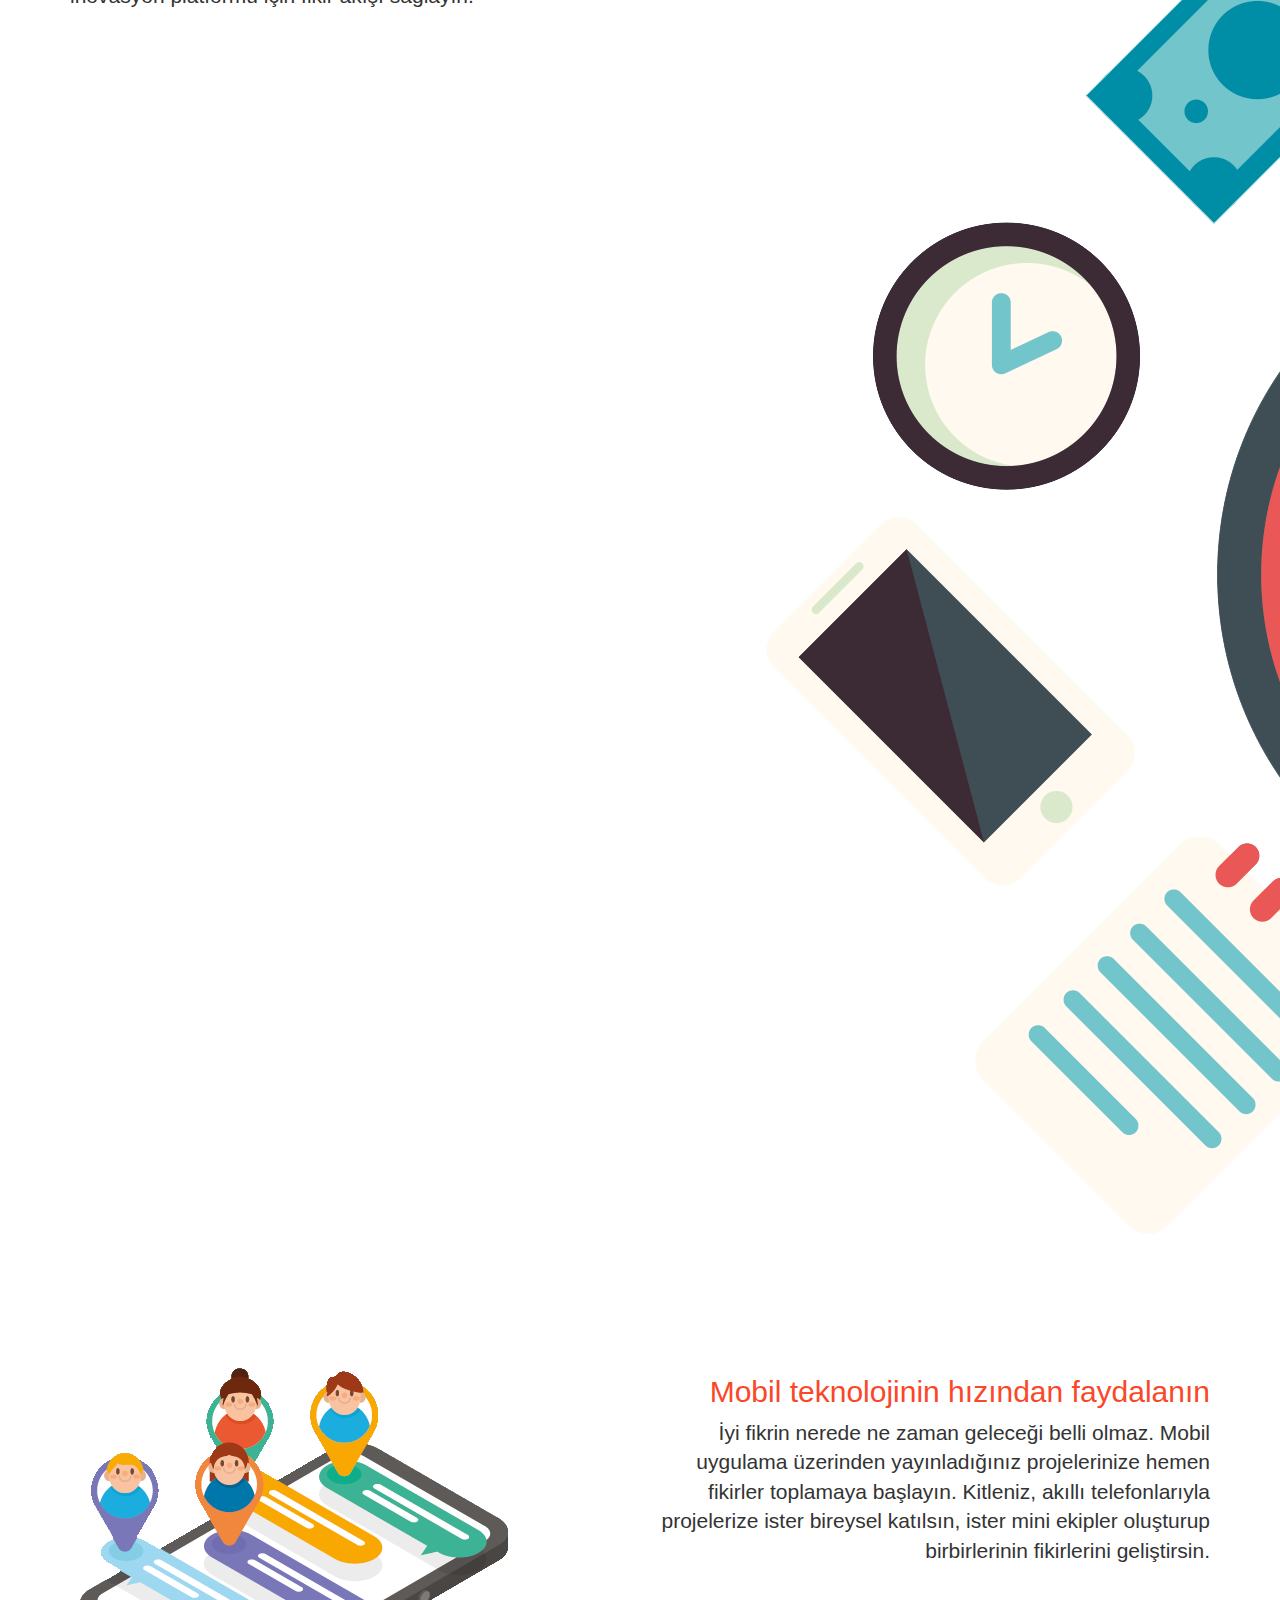
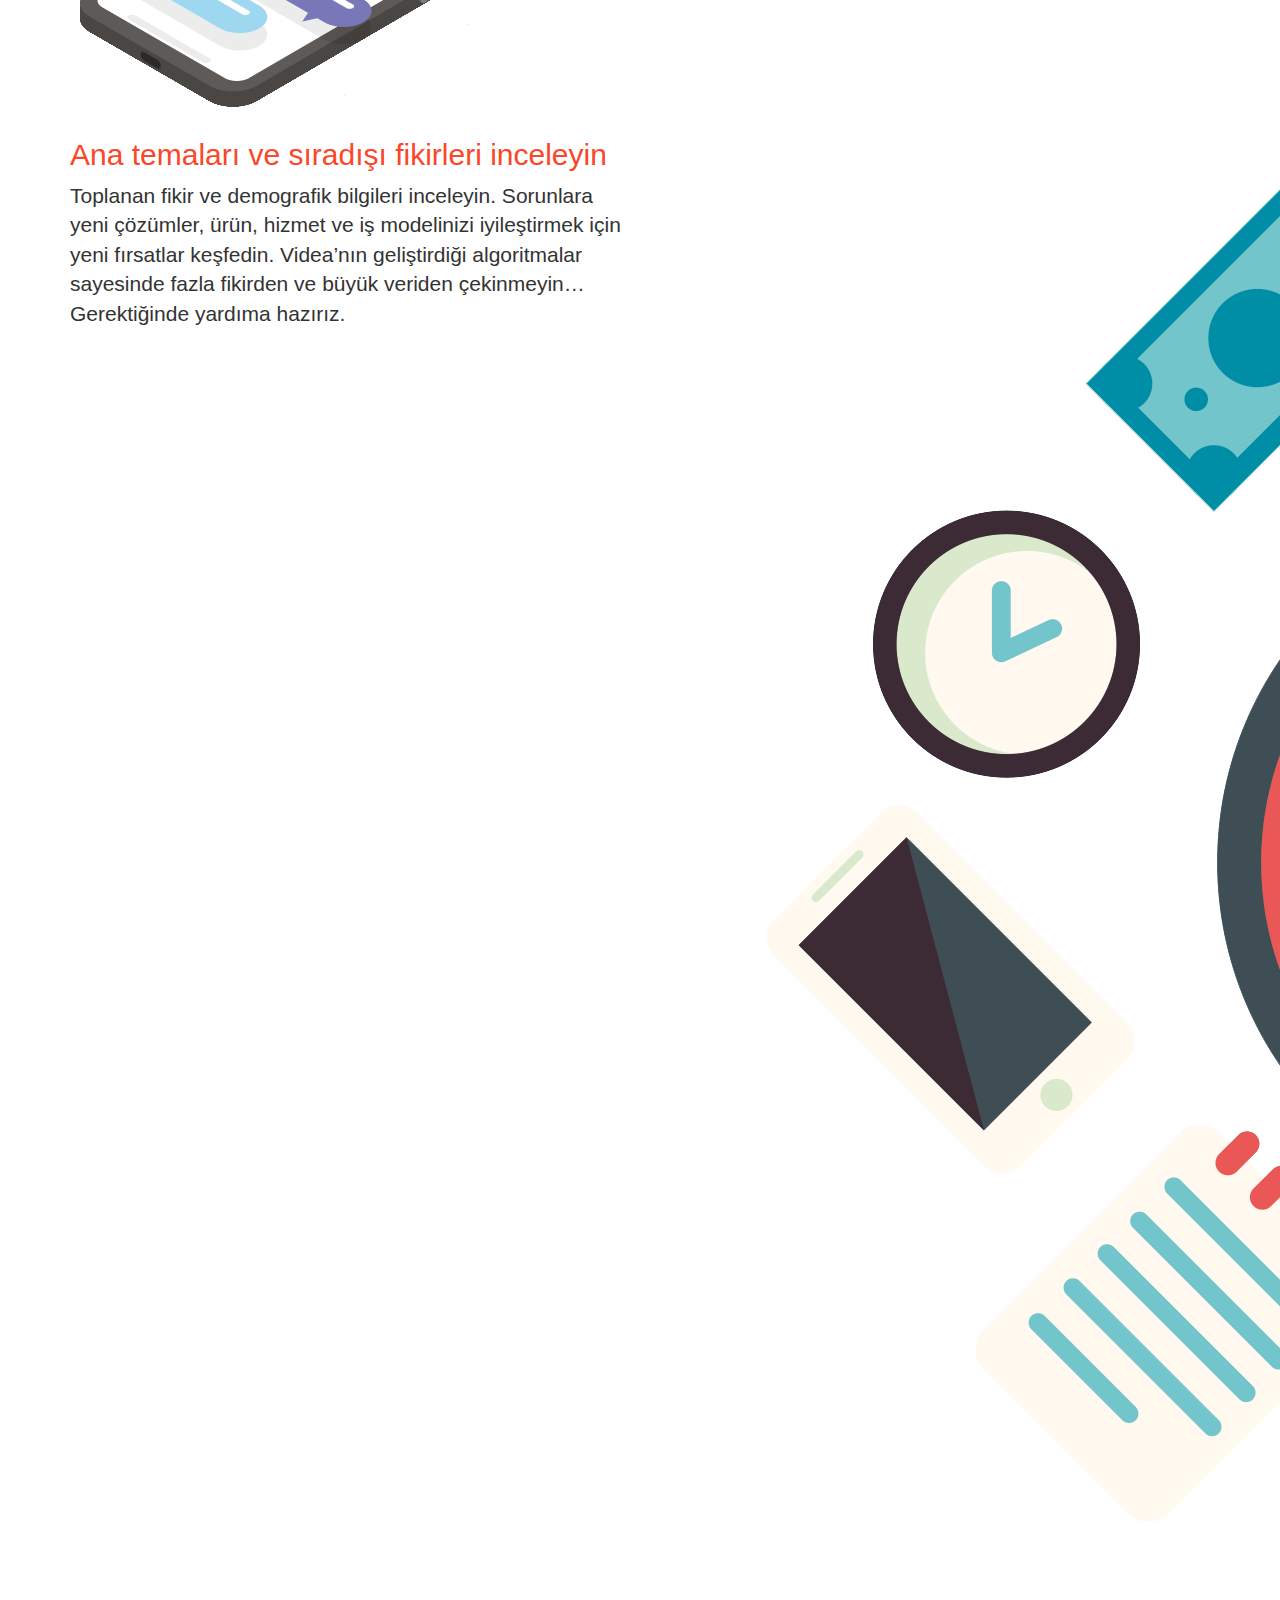
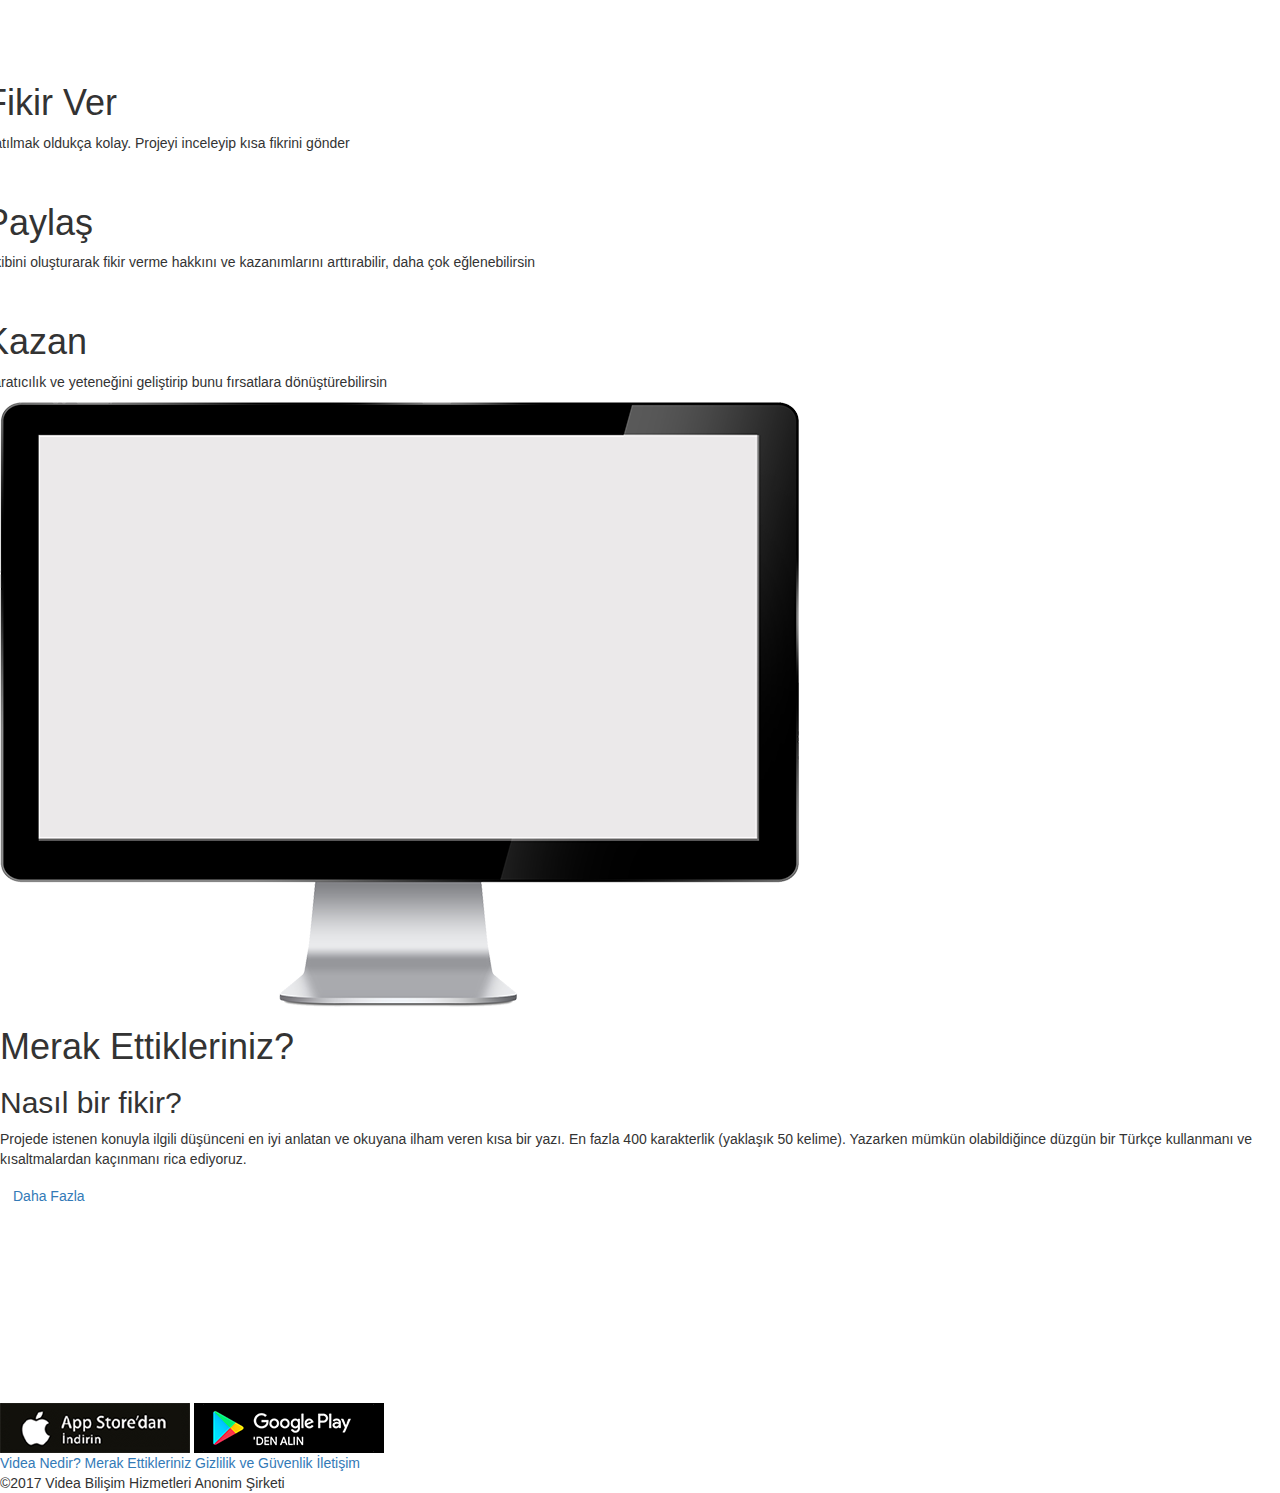
==== commit 9356df9f: "Eski sayfadan footer elementleri içeri aktarıldı." ====
--- a/index.html
+++ b/index.html
@@ -46,23 +46,80 @@
     </div>
   </div>
 
-
+<div class="paddingTop">
+  <div class="container">
+    <div class="row">
+      <div class="col-sm-6">
+        <img src="img/collaboration.png">
+      </div>
+      <div class="col-sm-6 text-right">
+        <h2>Yaratıcı süreçlerinize geniş kitleyi dahil edin </h2>
+        <p class="lead">İyi fikirler sadece yöneticilerden gelmez. Akademik çalışmalar, sıra dışı ve
+          yenilikçi fikirlerin çoğunlukla geleneksel gruplar dışından geldiğini
+          gösteriyor. Bırakın, çalışanlarınız, tedarikçileriniz, müşterileriniz ve hatta
+          mümkünse herkes projenize katkıda bulunsun. </p>
+      </div>
+    </div>
+  </div>
+</div>
+
+<div class="paddingTop">
+  <div class="container">
+    <div class="row">
+      <div class="col-sm-6 text-left">
+        <h2>Hedef odaklı dinamik projeler oluşturun  </h2>
+        <p class="lead">Karşılaştığınız sorun ve fırsatlara odaklı kısa süreli (3-4 hafta) projeler
+          hazırlayın. Birbirini takip eden mini projelerle, kitlenizle dinamik bir
+          iletişim kurun ve sürdürülebilir bir inovasyon platformu için fikir akışı
+          sağlayın. </p>
+      </div>
+      <div class="col-sm-6">
+        <img src="img/target.png">
+      </div>
+    </div>
+  </div>
+</div>
+
+<div id="fixedTop"></div>
+
+
+<div class="paddingBottom">
+  <div class="container">
+    <div class="row">
+      <div class="col-sm-6">
+        <img src="img/imgMobile.png">
+      </div>
+      <div class="col-sm-6 text-right">
+        <h2>Mobil teknolojinin hızından faydalanın</h2>
+        <p class="lead">İyi fikrin nerede ne zaman geleceği belli olmaz. Mobil uygulama
+          üzerinden yayınladığınız projelerinize hemen fikirler toplamaya başlayın.
+          Kitleniz, akıllı telefonlarıyla projelerize ister bireysel katılsın, ister mini
+          ekipler oluşturup birbirlerinin fikirlerini geliştirsin.</p>
+      </div>
+    </div>
+  </div>
+</div>
+
+<div class="paddingBottom">
+  <div class="container">
+    <div class="row">
+      <div class="col-sm-6 text-left">
+        <h2>Ana temaları ve sıradışı fikirleri inceleyin</h2>
+        <p class="lead">Toplanan fikir ve demografik bilgileri inceleyin. Sorunlara yeni çözümler,
+          ürün, hizmet ve iş modelinizi iyileştirmek için yeni fırsatlar keşfedin.
+          Videa’nın geliştirdiği algoritmalar sayesinde fazla fikirden ve büyük
+          veriden çekinmeyin…Gerektiğinde yardıma hazırız.</p>
+      </div>
+      <div class="col-sm-6">
+        <img src="img/target.png">
+      </div>
+    </div>
+  </div>
+</div>
+
+<div id="fixedBottom"></div>
+<!--
 <div class="padding">
-  <div class="container">
-    <div class="row">
-      <div class="col-sm-6">
-        <img src="img/bootstrap.png">
-      </div>
-      <div class="col-sm-6 text-center">
-        <h2>All About Using Bootstrap</h2>
-        <p class="lead">Lorem Ipsum is simply dummy text of the printing and typesetting industry. Lorem Ipsum has been the industry's standard dummy text ever since the 1500s, when an unknown printer took a galley of type and scrambled it to make a type specimen book.</p>
-        <p class="lead">Lorem Ipsum is simply dummy text of the printing and typesetting industry. Lorem Ipsum has been the industry's standard dummy text ever since the 1500s, when an unknown printer took a galley of type and scrambled it to make a type specimen book.</p>
-      </div>
-    </div>
-  </div>
-</div>
-
-<div class="paddin">
   <div class="container">
     <div class="row">
       <div class="col-lg-3 col-md-3 col-sm-6 col-xs-12">
@@ -82,43 +139,75 @@
     </div>
   </div>
 </div>
-
-<div id="fixed"></div>
-
-<div class="padding">
-  <div class="container">
-    <div class="row">
-      <div class="col-sm-6">
-        <h4> Here's the cool thing about Bootstrap...</h4>
-        <p>Lorem Ipsum is simply dummy text of the printing and typesetting industry. Lorem Ipsum has been the industry's standard dummy text ever since the 1500s, when an unknown printer took a galley of type and scrambled it to make a type specimen book.</p>
-        <p>Lorem Ipsum is simply dummy text of the printing and typesetting industry. Lorem Ipsum has been the industry's standard dummy text ever since the 1500s, when an unknown printer took a galley of type and scrambled it to make a type specimen book.</p>
-      </div>
-      <div class="col-sm-6">
-        <img src="img/bootstrap2.png">
-      </div>
-    </div>
-  </div>
-</div>
-
-<footer class="container-fluid text-center">
-  <div class="row">
-    <div class="col-sm-4">
-      <h3>Contact Us</h3>
-      <br>
-      <h4>Our adress and contact info here.</h4>
-    </div>
-    <div class="col-sm-4">
-      <h3>Connect</h3>
-      <a href="#" class="fa fa-facebook"></a>
-      <a href="#" class="fa fa-twitter"></a>
-      <a href="#" class="fa fa-linkedin"></a>
-      <a href="#" class="fa fa-instagram"></a>
-    </div>
-    <div class="col-sm-4">
-      <img src="img/b.png" class="icon">
-    </div>
-  </div>
-</footer>
+  
+-->
+  <div class="videa-nedir">
+    <!-- VIDEA NEDIR -->
+    <div id="section-videa">
+        <div class="layout to-center">
+            <div class="content">
+                <div class="row">
+                    <i class="material-icons">&#xE244;</i>
+                    <h1>Fikir Ver</h1>
+                    <p>Katılmak oldukça kolay. Projeyi inceleyip kısa fikrini gönder</p>
+                </div>  
+                <div class="row">
+                    <i class="material-icons">&#xE80D;</i>
+                    <h1>Paylaş</h1>
+                    <p>Ekibini oluşturarak fikir verme hakkını ve kazanımlarını arttırabilir, daha çok eğlenebilirsin</p>
+                </div>
+                <div class="row">
+                    <i class="material-icons">&#xE8DC;</i>
+                    <h1>Kazan</h1>
+                    <p>Yaratıcılık ve yeteneğini geliştirip bunu fırsatlara dönüştürebilirsin</p>
+                </div>
+               
+            </div>
+
+            <div class="video">
+                <div class="imac">
+                    <img src="img/imac-mockup.png" />
+                    <iframe src="https://www.youtube.com/embed/wcUY8Tgc6_4?rel=0&amp;controls=0&amp;showinfo=0" frameborder="0"></iframe>
+                </div>
+            </div>
+        </div>
+    </div>
+  </div>
+
+
+    <!-- MERAK ETTİKLERİNİZ -->
+    <div id="section-faq">
+        <div class="layout to-center posRelative">
+            <div class="content">
+                <h1>Merak Ettikleriniz?</h1>
+                <h2>Nasıl bir fikir?</h2>
+                <p> Projede istenen konuyla ilgili düşünceni en iyi anlatan ve okuyana ilham veren kısa bir yazı. En fazla 400 karakterlik (yaklaşık 50 kelime).
+                  Yazarken mümkün olabildiğince düzgün bir Türkçe kullanmanı ve kısaltmalardan kaçınmanı rica ediyoruz.</p>
+                <a href="sss.html" class="iframe btn btn-white">Daha Fazla</a>
+            </div>
+            <img src="img/question-mark.png" class="section-icon" />
+        </div>
+    </div>
+    <!-- FOOTER -->
+    <div id="section-footer">
+        <div class="layout to-center">
+            <div class="download-link-set">
+                <a href="https://itunes.apple.com/tr/app/videadom/id1144882673?mt=8" target="_blank"><img src="img/apple-store.png" border="0" /></a>
+                <a href="https://play.google.com/store/apps/details?id=com.videadom&hl=tr" target="_blank"><img src="img/google-play.png" border="0" /></a>
+            </div>
+            <div class="footer-link-set">
+                <a href="javascript:scrollContent('section-videa', 500, 50)">Videa Nedir?</a>
+                <a href="sss.html" class="iframe">Merak Ettikleriniz</a>
+                <a href="kurallar.html" class="iframe">Gizlilik ve Güvenlik</a>
+               
+                <a href="mailto:bilgi@videadom.com">İletişim</a>
+            </div>
+            <div class="copyright">
+                &copy;2017 Videa Bilişim Hizmetleri Anonim Şirketi
+            </div>
+        </div>
+    </div>
+
 
 
 
--- a/css/style.css
+++ b/css/style.css
@@ -1,10 +1,10 @@
 ﻿@font-face {
     font-family: fontRegularSubHeader;
-    src: url('fonts/MeeraInimai-Regular.ttf');
+    src: url('../fonts/MeeraInimai-Regular.ttf');
 }
 @font-face {
     font-family: fontRegularHeader;
-    src: url('fonts/Baloo-Regular.ttf');
+    src: url('../fonts/Baloo-Regular.ttf');
 }
 @media (max-width: 768px){
   	.landing-text h1{
@@ -81,7 +81,7 @@
 	font-family: "fontRegularHeader";
 }
 .landing-text h3{
-	font-family: "fontRegularSubHeader"
+	font-family: "fontRegularSubHeader";
 }
 
 .landing-text a{
@@ -125,6 +125,11 @@
 
 .padding img{
 	width: 100%;
+	float: right;
+}
+
+.row h2{
+	color:#fa4729;
 }
 
 #fixed{
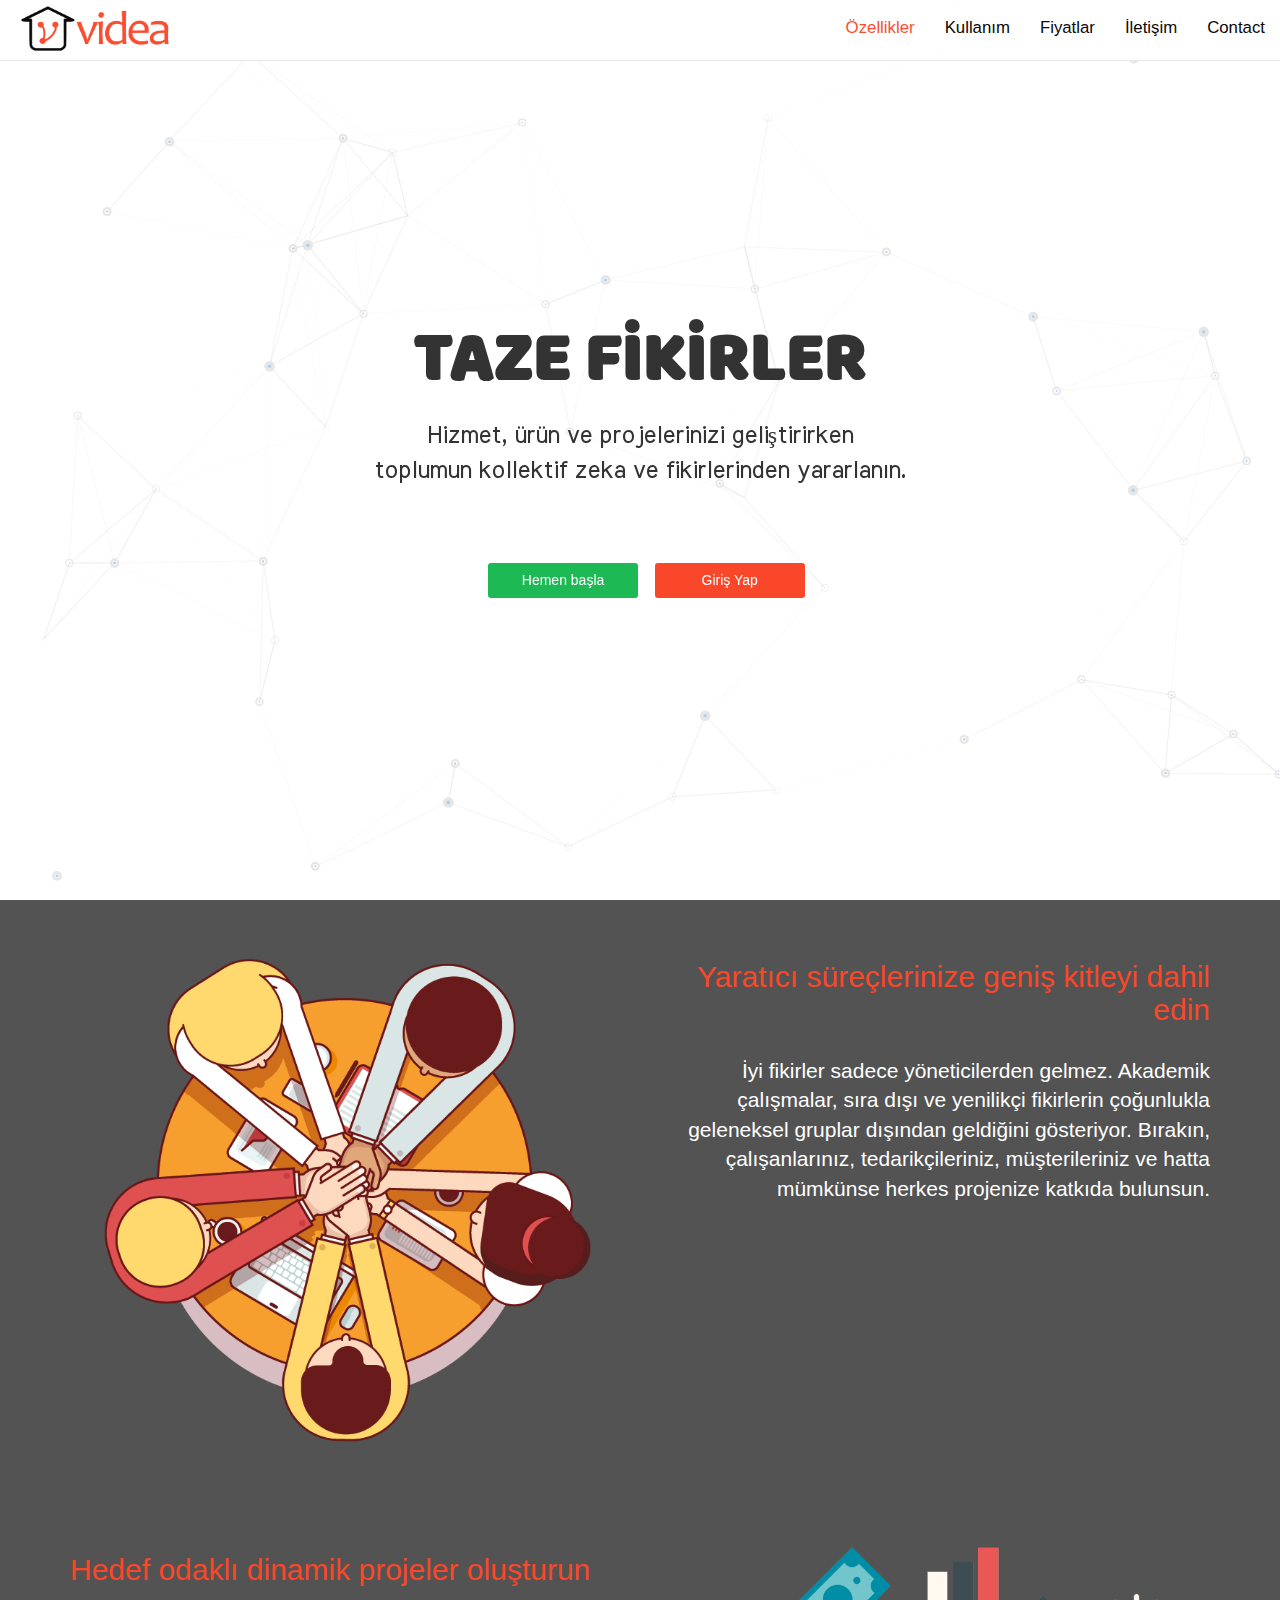
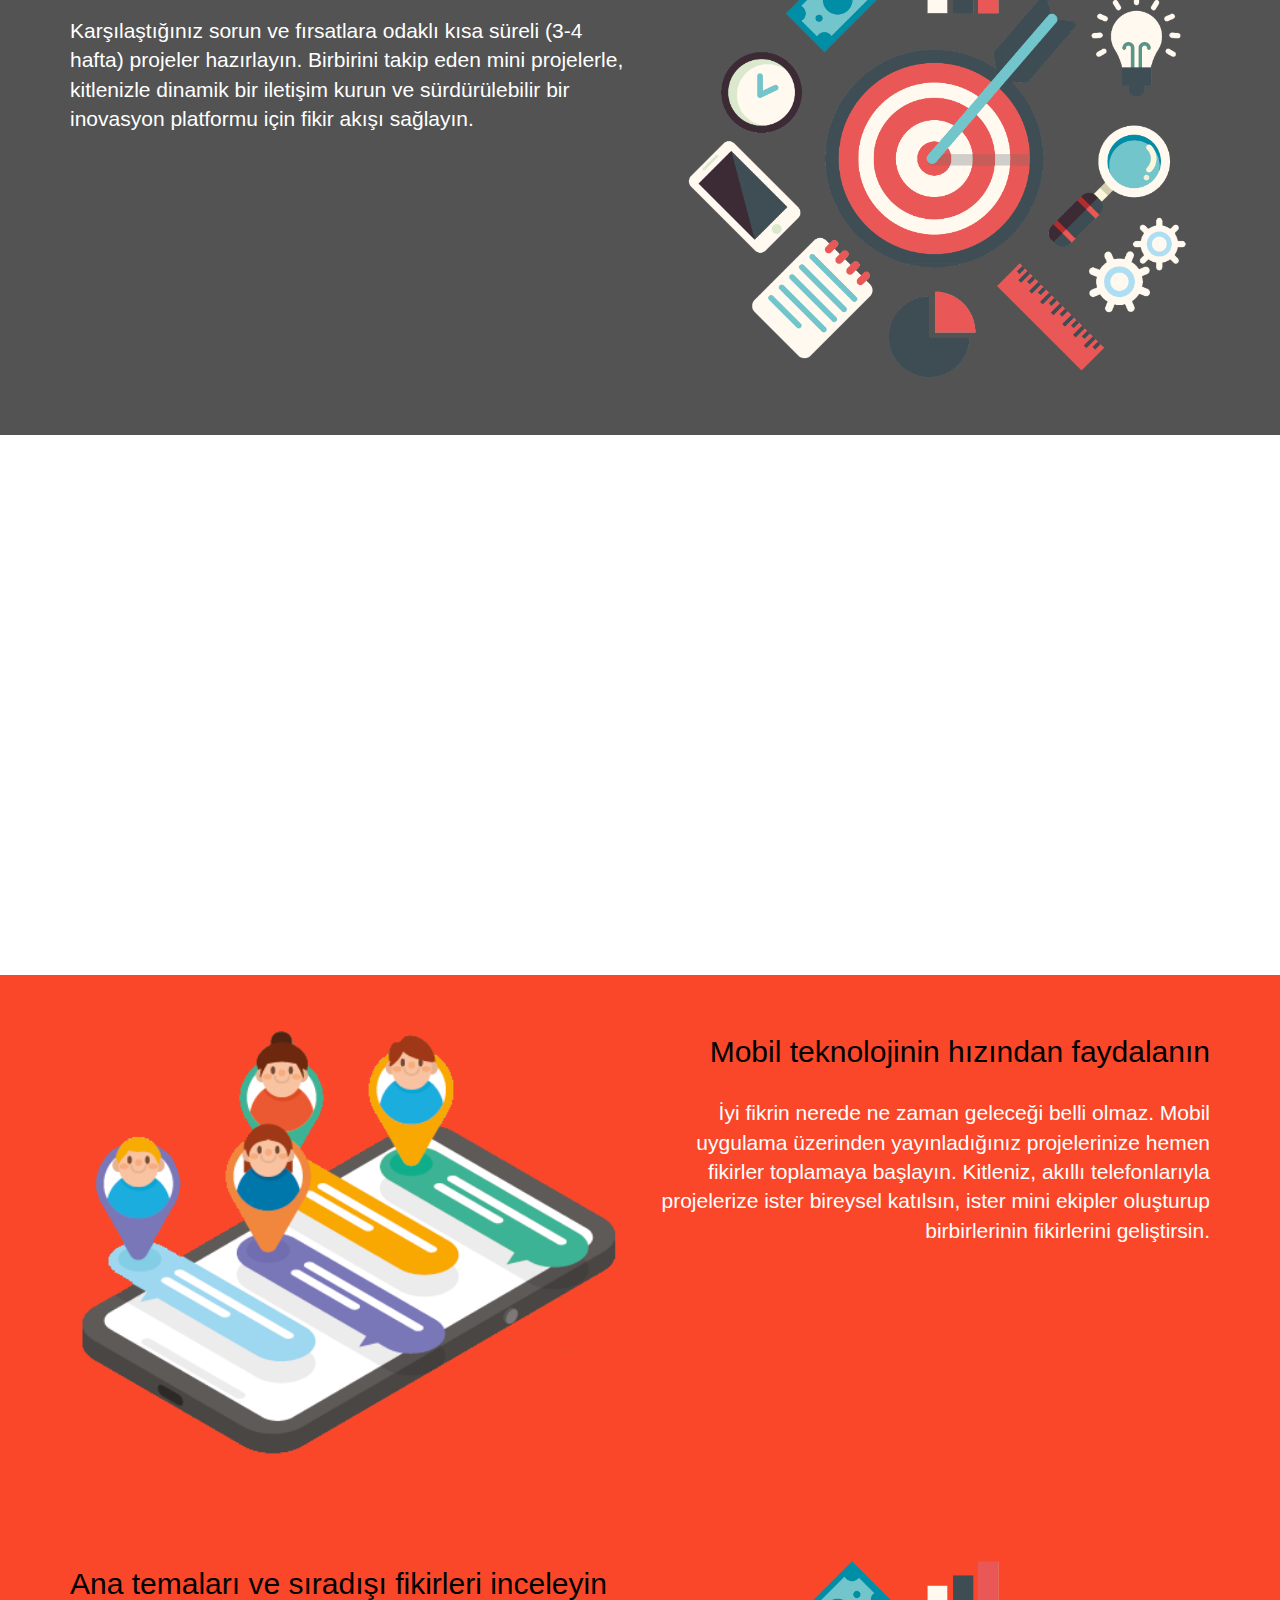
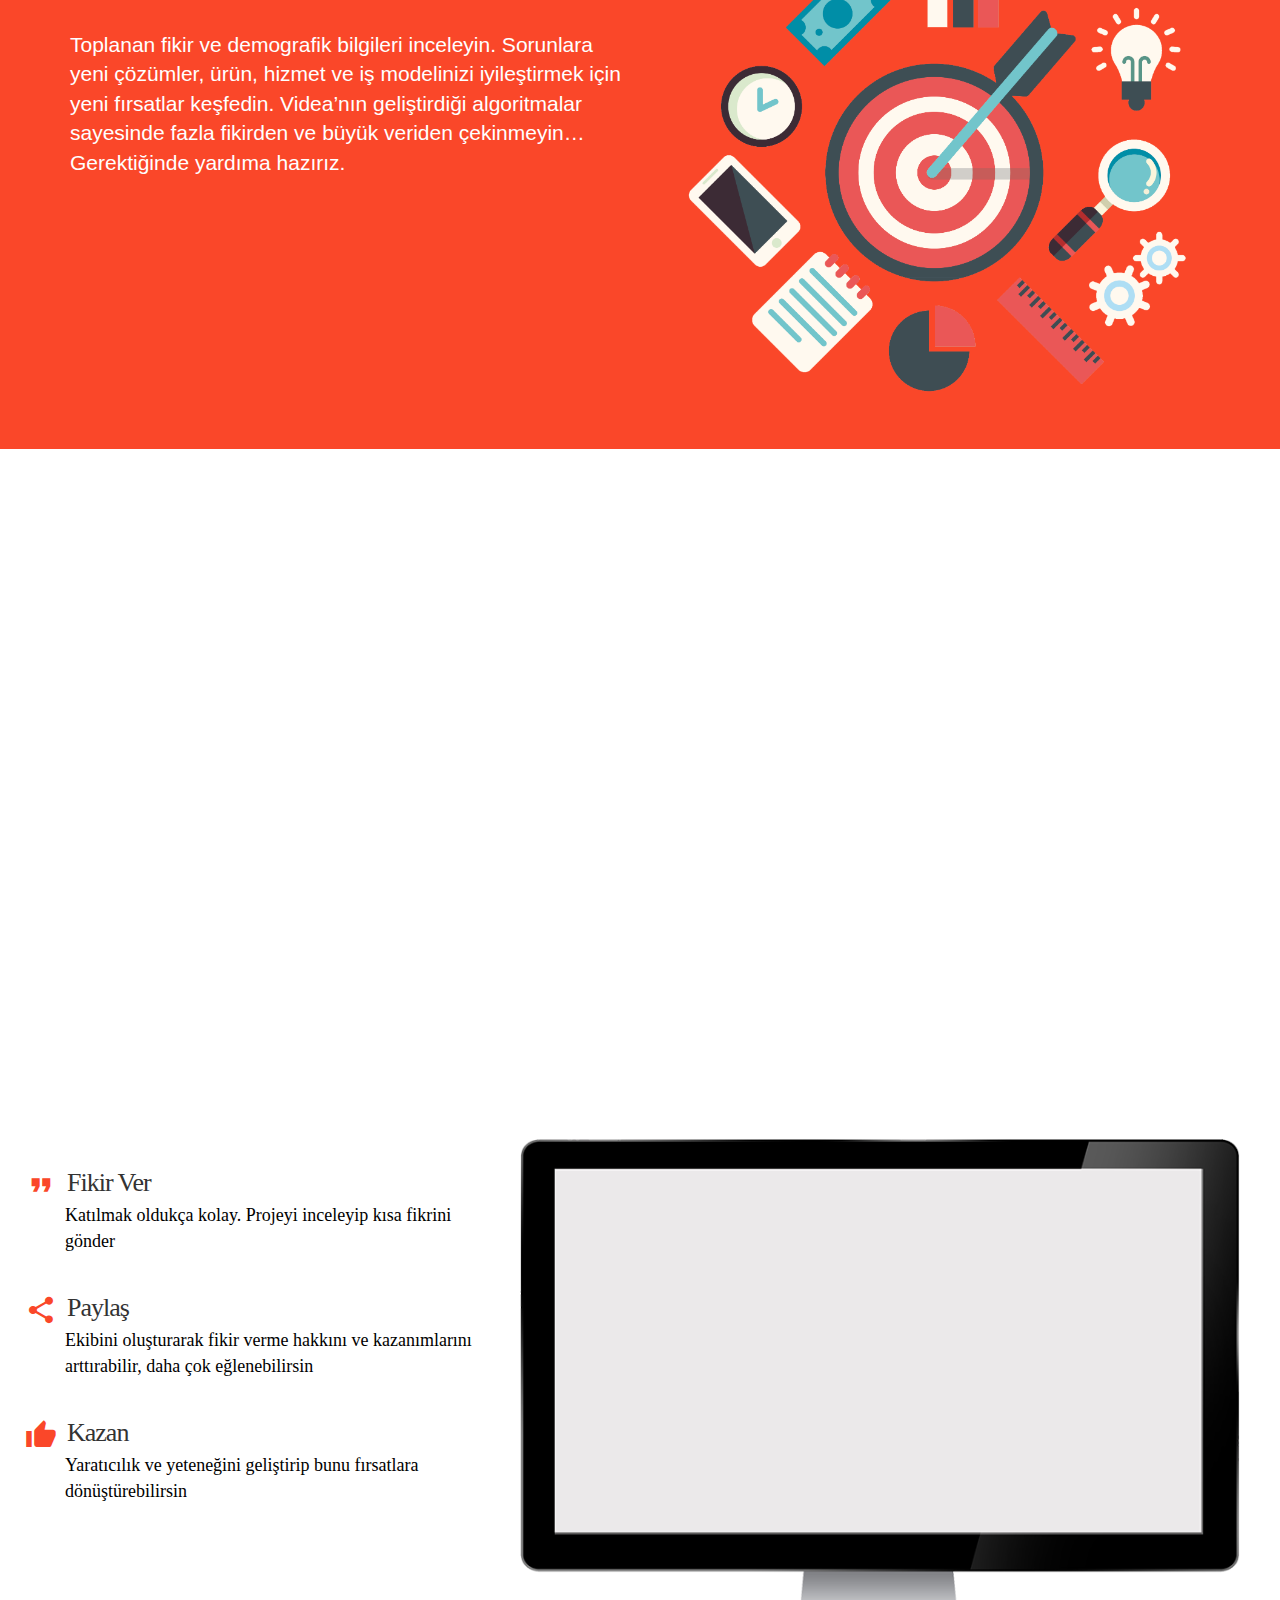
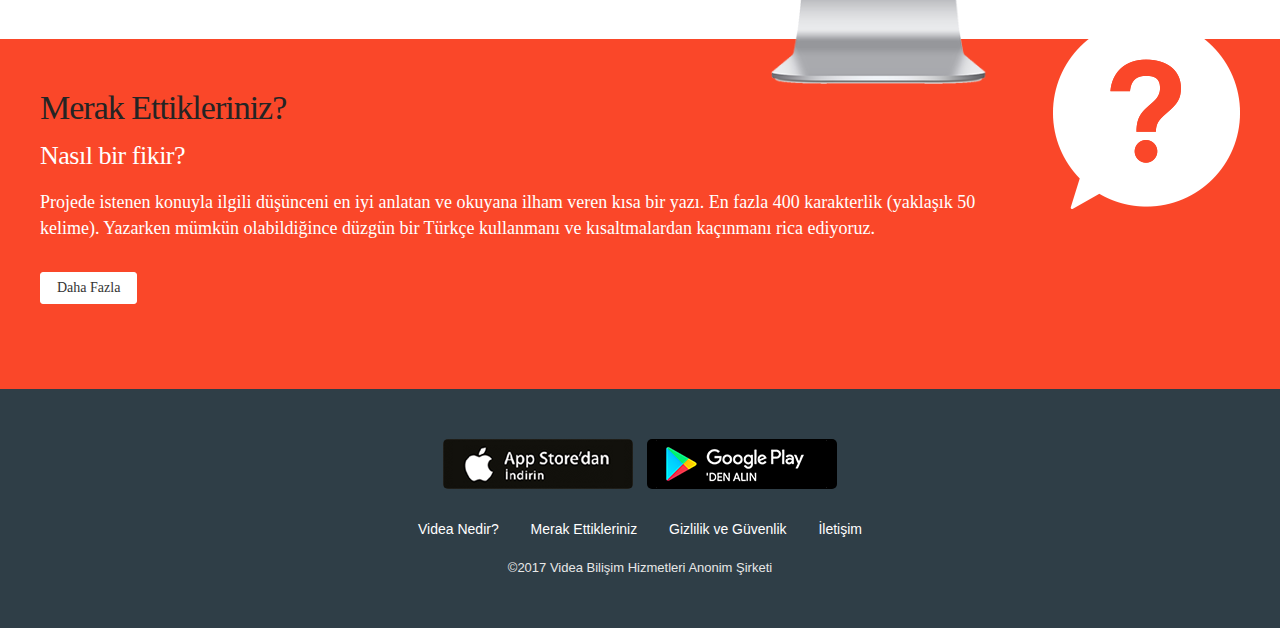
==== commit 3acf0230: "Elementler düzenli hale getirildi." ====
--- a/index.html
+++ b/index.html
@@ -1,11 +1,16 @@
 <!DOCTYPE html>
-<html>
+<html lang="tr-TR">
 <head>
-  <title>VIDEA</title>
-  <meta name="viewport" content="width=device-width, initial-scale=1">
-  <link rel="stylesheet" href="https://maxcdn.bootstrapcdn.com/bootstrap/3.3.7/css/bootstrap.min.css">
-  <link rel="stylesheet" href="https://cdnjs.cloudflare.com/ajax/libs/font-awesome/4.7.0/css/font-awesome.min.css">
-  <link href="css/style.css" rel="stylesheet" />
+    <meta charset="utf-8">
+    <title>VIDEA</title>
+    <meta name="viewport" content="width=device-width, initial-scale=1.0, maximum-scale=1.0, user-scalable=no">
+    <meta name="SKYPE_TOOLBAR" content="SKYPE_TOOLBAR_PARSER_COMPATIBLE" />
+    <meta name="description" content="Sosyal Yaratıcılık Başlıyor.">
+    <meta name="keywords" content="Videa, Yaratıcılık, Yarışma, Sosyal, Reklam, Blog">
+	<link rel="icon" href="img/videa_icon.png" type="image/gif">
+	<link rel="stylesheet" href="https://maxcdn.bootstrapcdn.com/bootstrap/3.3.7/css/bootstrap.min.css">
+	<link rel="stylesheet" href="https://cdnjs.cloudflare.com/ajax/libs/font-awesome/4.7.0/css/font-awesome.min.css">
+	<link href="css/style.css" rel="stylesheet" />
 </head>
 
 <body>
@@ -118,6 +123,7 @@
 </div>
 
 <div id="fixedBottom"></div>
+
 <!--
 <div class="padding">
   <div class="container">
@@ -174,7 +180,6 @@
     </div>
   </div>
 
-
     <!-- MERAK ETTİKLERİNİZ -->
     <div id="section-faq">
         <div class="layout to-center posRelative">
@@ -225,14 +230,8 @@
 </section>
 -->
 
-<!--- iOS Fixed Image Fix
-<figure>
-	<div class="fixed-wrap">
-        <div id="fixed">
-		</div>
-    </div>
-</figure>
--->
+
+
 
   
 
--- a/css/style.css
+++ b/css/style.css
@@ -6,7 +6,11 @@
     font-family: fontRegularHeader;
     src: url('../fonts/Baloo-Regular.ttf');
 }
-@media (max-width: 768px){
+@font-face {
+    font-family: Material Icons;
+    src: url('../fonts/MaterialIcons-Regular.woff2');
+}
+@media screen and (max-width:767px) and (min-width:280px) {
   	.landing-text h1{
    		font-size:300%;
   	}
@@ -19,9 +23,70 @@
   		max-width: 100px;
   	}
   	.navbar-brand{
-		padding-left: 10px;
-		margin-left: 25% !important;
+		position: absolute;
+		left: 50%;
+		margin-left: -90px !important;  /* 50% of your logo width */
+		display: block;
   	}
+  	.navbar .navbar-collapse {
+	  text-align: center;
+	}
+	.paddingTop,.paddingBottom,.padding{
+		padding: 10px 0 !important;
+	}
+	.paddingTop .row img{
+		margin: 20px 0;
+	}
+	.paddingTop .row h2 , p,.paddingBottom .row h2 , p{
+		text-align: left;
+	}
+	.navbar{		
+		position: relative;
+	}
+	#fixedTop{
+		 max-width: 100%;
+	    min-width: 300px;
+	    height: auto;
+	}
+
+	#fixedTop{	
+		background: url(../img/imgCollective_mobile.png) no-repeat center center fixed !important;
+		display: table !important;
+		height: 60% !important;
+		width: 100% !important;
+		z-index: -1 !important;
+		-webkit-background-size: cover !important;
+		-moz-background-size: cover !important;
+		-o-background-size: cover !important;
+		background-size: cover !important;
+		background-attachment: fixed !important;
+	}
+	#fixedTop:after{
+	    content:""!important;
+	    position:fixed!important; /* stretch a fixed position to the whole screen */
+	   
+	    height:100vh !important; /* fix for mobile browser address bar appearing disappearing */
+
+	    z-index:-1!important; /* needed to keep in the background */
+	    background: url(../img/imgCollective_mobile.png) center center!important;
+	    -webkit-background-size: cover!important;
+	    -moz-background-size: cover!important;
+	    -o-background-size: cover!important;
+	    background-size: cover!important;
+	}
+
+	#fixedBottom{
+		background: url(../img/imgEinstein_mobile.png) no-repeat center center fixed !important;
+		display: table !important;
+		height: 60% !important;
+		width: 100% !important;
+		z-index: -1 !important;
+		-webkit-background-size: cover !important;
+		-moz-background-size: cover !important;
+		-o-background-size: cover !important;
+		background-size: cover !important;
+		background-attachment: fixed !important;
+	}
 }
 
 html,body{
@@ -30,12 +95,14 @@
 }
 .navbar{
 	background-color: #fff;
-	padding: 1% 0;
+	padding: 0.2% 0;
 	font-size: 1.2em;
-}
+	opacity: 0.96;
+} 	
+
 .navbar-brand{
 	min-height: 55px;
-	padding:0 5px 5px 40px;
+	padding:2px 0 0 20px;
 }
 
 .navbar-brand img{
@@ -43,7 +110,7 @@
 }
 
 .navbar-default{
-	padding-right: 10px;
+	padding-right: 0px;
 }
 
 .navbar-default .navbar-nav li a{
@@ -56,14 +123,14 @@
 
 #home{
 	display: table;
-	height: 80vh;
+	height: 100vh;
 	position: relative;
 	width: 100%;
 }
 
 #particles-js{
 	display: table;
-	height: 90vh;
+	height: 100vh;
 	position: absolute;
 	width: 100%;
 }
@@ -119,33 +186,74 @@
 	line-height: 35px;
 }
 
-.padding{
-	padding: 80px 0;
-}
-
-.padding img{
+.paddingTop,.paddingBottom,.padding{
+	padding: 40px 0;
+}
+
+.paddingTop img, .paddingBottom img, .padding img{
 	width: 100%;
 	float: right;
 }
 
+.paddingTop,.padding {
+	background-color: #535353;
+}
+
+.paddingBottom{
+	background-color: #fa4729;
+}
+
+.paddingTop .row h2{
+	color:#fa4729;
+}
+.paddingBottom .row h2{
+	color:#000;
+}
+
+.row p{
+	color:#fff;
+}
+
 .row h2{
-	color:#fa4729;
-}
-
-#fixed{
-	background: url(../img/background.jpg) no-repeat center center fixed;
+	padding-top: 0px;
+}
+
+.row p{
+	padding-top: 20px;
+}
+
+#fixedTop{	
 	display: table;
 	height: 60%;
-	position: relative;
-	width: 100%;
+	width: 100%;
+	z-index: -1;
+	background: url(../img/imgCollective.png) no-repeat center center fixed;
+	-webkit-background-size: cover;
+	-moz-background-size: cover;
+	-o-background-size: cover;
 	background-size: cover;
+	background-attachment: fixed;
+}
+
+#fixedBottom{
+	display: table;
+	height: 60%;
+	width: 100%;
+	z-index: -1;
+	background: url(../img/imgEinstein.png) no-repeat center center fixed;
+	-webkit-background-size: cover;
+	-moz-background-size: cover;
+	-o-background-size: cover;
+	background-size: cover;
+	background-attachment: fixed;
 }
 
 footer{
 	width: 100%;
-	background-color: #23415c;
+	background-color: #000;
 	padding: 5% 5% 10% 5%;
 	color:#fff;
+	max-height: 100px;
 }
 
 .fa{
@@ -163,9 +271,118 @@
 	max-width: 200px;
 }
 
-
-
-
+.material-icons {
+  font-family: 'Material Icons';
+  font-weight: normal;
+  font-style: normal;
+  font-size: 24px;
+  line-height: 1;
+  letter-spacing: normal;
+  text-transform: none;
+  display: inline-block;
+  white-space: nowrap;
+  word-wrap: normal;
+  direction: ltr;
+  -webkit-font-feature-settings: 'liga';
+  -webkit-font-smoothing: antialiased;
+}
+
+    body::-webkit-scrollbar { width: 5px; /*height: 5px;*/ }
+	body::-webkit-scrollbar-thumb { background: #e17c4a; }
+	body::-webkit-scrollbar-track { background: transparent; }
+
+    .owh { overflow: hidden; }
+    .posRelative { position: relative; }
+    .to-left { float: left; }
+    .to-right { float: right; }
+    .to-center { margin: 0 auto; }
+    .text-center { text-align: center; }
+    .layout { width: 1200px; }
+
+    .btn { padding: 5px 16px; border-radius: 3px; font-size: 14px; outline: none; }
+    .btn { padding: 5px 16px; border-radius: 3px; font-size: 14px; outline: none; }
+    .btn-white {background-color: #fff; border: #fff 1px solid; color: #333; font-family: roboto; }
+    .btn-white:hover { cursor:pointer; background-color: #333; border: #333 1px solid; color: #fff; }
+    .btn-orange {background-color: #fa4729; border: #fa4729 1px solid; color: #fff; font-family: roboto; }
+    .btn-orange:hover { cursor: pointer; background-color: #333; border: #333 1px solid; color: #fff; }
+
+	.videa-nedir{width: 100%; background-color: #fff;}
+    #section-videa {height: 650px; padding-top: 150px; }
+    #section-videa div.content {float: left; width: 35%; padding-top: 30px; }
+    #section-videa div.content .row {margin-bottom: 40px; }
+    #section-videa div.content .row i { float: left; font-size: 32px; color: #fa4729; }
+    #section-videa div.content .row h1 { overflow: hidden; font-size: 26px; letter-spacing: -1px; font-weight: normal; font-family: roboto; padding: 0 0 0 10px; margin: 0; }
+    #section-videa div.content .row p { color:#000;font-size: 18px; padding: 5px 0 0 40px; margin: 0; font-family: robotoLight; }
+    #section-videa div.video {float: right; width: 60%; position: relative; }
+    #section-videa div.video .imac { height: 529px; }
+    #section-videa div.video .imac img { width: 100%; }
+    #section-videa div.video .imac iframe { position: absolute; top: 29px; width: 648px; left: 35px; height: 365px;}
+
+    #section-faq { background-color: #fa4729; height: 350px; }
+    .section-icon { right: 0; top: -20px; position: absolute; }
+    #section-faq .content { position: absolute; width: 80%; left: 0; overflow: hidden; }
+    #section-faq h1 { font-weight: normal; font-size: 34px; letter-spacing: -1px; font-family: roboto; margin: 0; padding: 50px 0 15px 0; color: #242424; }
+    #section-faq h2 { font-weight: normal; font-size: 26px; letter-spacing: -0.5px; font-family: robotoLight; margin: 0; padding: 0; color: #fff; }
+    #section-faq p { font-size: 18px; color: #fff; font-family: robotoLight; padding: 20px 0; }
+
+    #section-footer { background-color: #2f3e47; padding: 50px 0; }
+    #section-footer h1 { font-family: robotoLight; color: #fff; font-weight: normal; font-size: 28px; text-align: center; margin: 0; padding: 0 0 20px 0; }
+    #section-footer .download-link-set { text-align: center; }
+    #section-footer .download-link-set img { border-radius: 5px; margin: 0 5px; }
+    #section-footer .footer-link-set { text-align: center; padding-top: 30px; }
+    #section-footer .footer-link-set a { text-decoration: none; color: #fff; font-size: 14px; padding: 6px 14px; border-radius: 4px; }
+    #section-footer .footer-link-set a:hover { background-color: #1f292f; }
+    #section-footer .copyright { text-align: center; padding-top: 20px; color: #e8e8e8; font-size: 13px; }
+
+
+	@media screen and (max-width:767px) and (min-width:280px) {
+        #section-videa { padding-top: 0; overflow: hidden; height: auto; }
+        #section-videa div.content { float: none; width: 100%; padding: 40px 25px; overflow: hidden; }
+        #section-videa div.content .row { width: 100%; float: none; text-align: center; padding: 0 10px; }
+        #section-videa div.content .row i {margin-bottom: 5px; float:none;}
+        #section-videa div.content .row h1 {color:#000; padding: 0 0 5px 10px; margin-left: 0px;}
+        #section-videa div.content .row p { padding:0; margin:0; text-align: center;}
+        #section-videa div.video { float: none; width: 100%; padding-bottom: 30px; }
+        #section-videa div.video .imac { height: auto; width: 290px; margin: 0 auto; position: relative; }
+        #section-videa div.video .imac iframe { left: 13px; top: 11px; width: 262px; height: 148px; }
+        #section-faq { padding-left: 20px; padding-right: 20px; height: 400px; }
+        #section-faq .content { width: 100%; }
+        #section-faq .section-icon { height: 80px; top: -10px; right: -20px; }
+        #section-faq h1 { padding: 30px 0 0px 0; }
+        #section-faq input[type="button"] { width: 100%; }
+        #section-faq div.content h1 {padding-top:30px}
+        #section-faq div.content h2 {padding-top:20px}
+        #section-faq div.content p { padding-top:20px;}
+        #section-footer .download-link-set img { margin: 5px 0; }
+        #section-footer .footer-link-set a { display:inline-block; background-color: transparent !important; }
+        #inner-top-bar #logo { display: none; }
+        #dialog-content {padding:20px 10px !important;}
+    }
+
+    /* TABLET DIKEY */
+	@media screen and (max-width:1080px) and (min-width:768px) {
+        #section-videa { padding-top: 0; overflow: hidden; height: auto; }
+        #section-videa div.content {float:none; width: 100%; padding: 40px 25px; overflow: hidden; }
+        #section-videa div.content .row {width: 35%; float: left; text-align: center; padding: 0 15px; }
+        #section-videa div.content .row i {float: none; display: block; margin-bottom: 5px;}
+        #section-videa div.content .row h1 {padding: 0 0 5px 0;}
+        #section-videa div.content .row p { padding: 0;}
+        #section-videa div.video { float: none; width: 100%; padding-bottom: 30px; }
+        #section-videa div.video .imac { height: auto; width: 290px; margin: 0 auto; position: relative; }
+        #section-videa div.video .imac iframe { left: 13px; top: 11px; width: 262px; height: 148px; }
+    	#section-faq { padding: 0 40px; }
+        #section-faq .content { width: 100%; }
+        #section-faq .section-icon { height: 150px; }
+    }
+
+
+  /* MOBILE COMMON */
+	@media screen and (max-width:1024px) {
+        .layout { width: 100%; }
+        #logo {margin-left: 10px;}
+        #top-bar ul { margin-right: 10px; }
+        #section-faq p { padding-top: 0; }
+    }
 
 
 /*--- iOS Landing Page Fix
@@ -204,7 +421,7 @@
 	text-align: center;
 	vertical-align: middle;
 }
---*/
+
 
 /*--- iOS Fixed Image Fix
 figure {
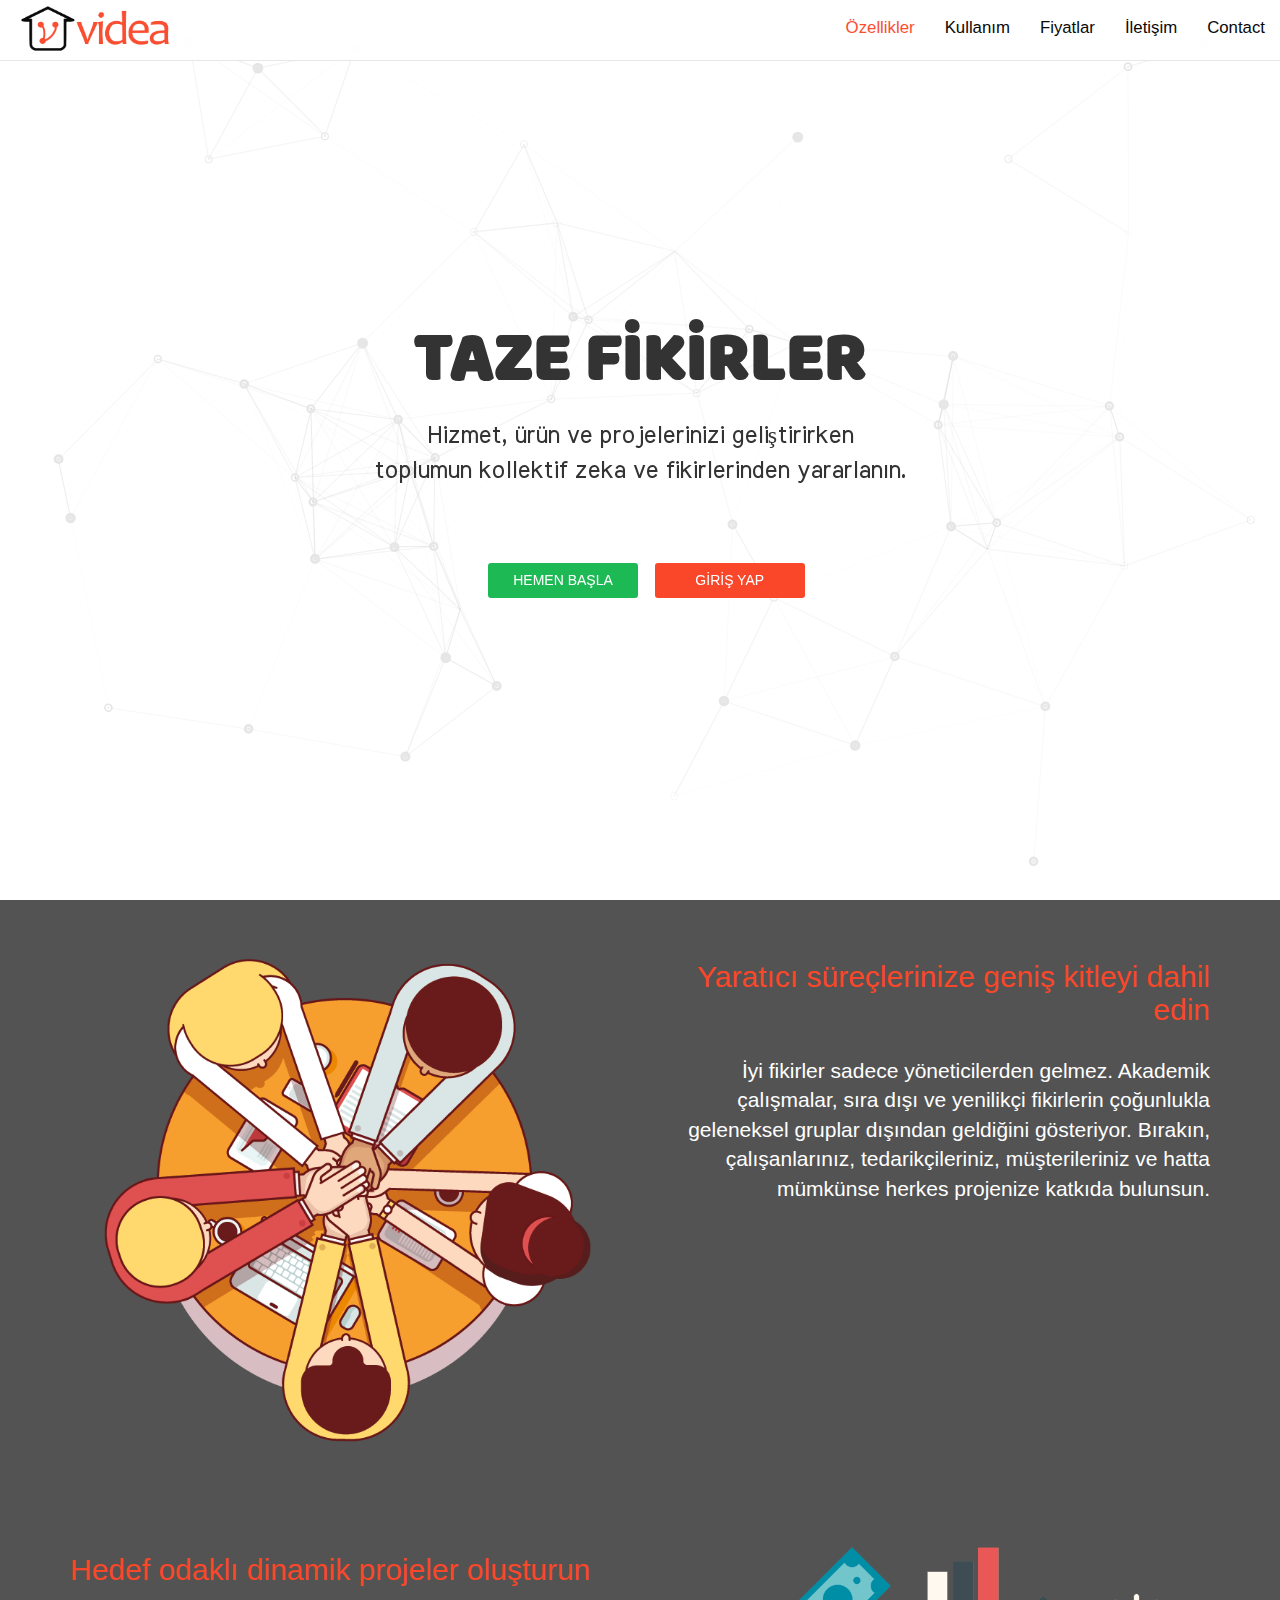
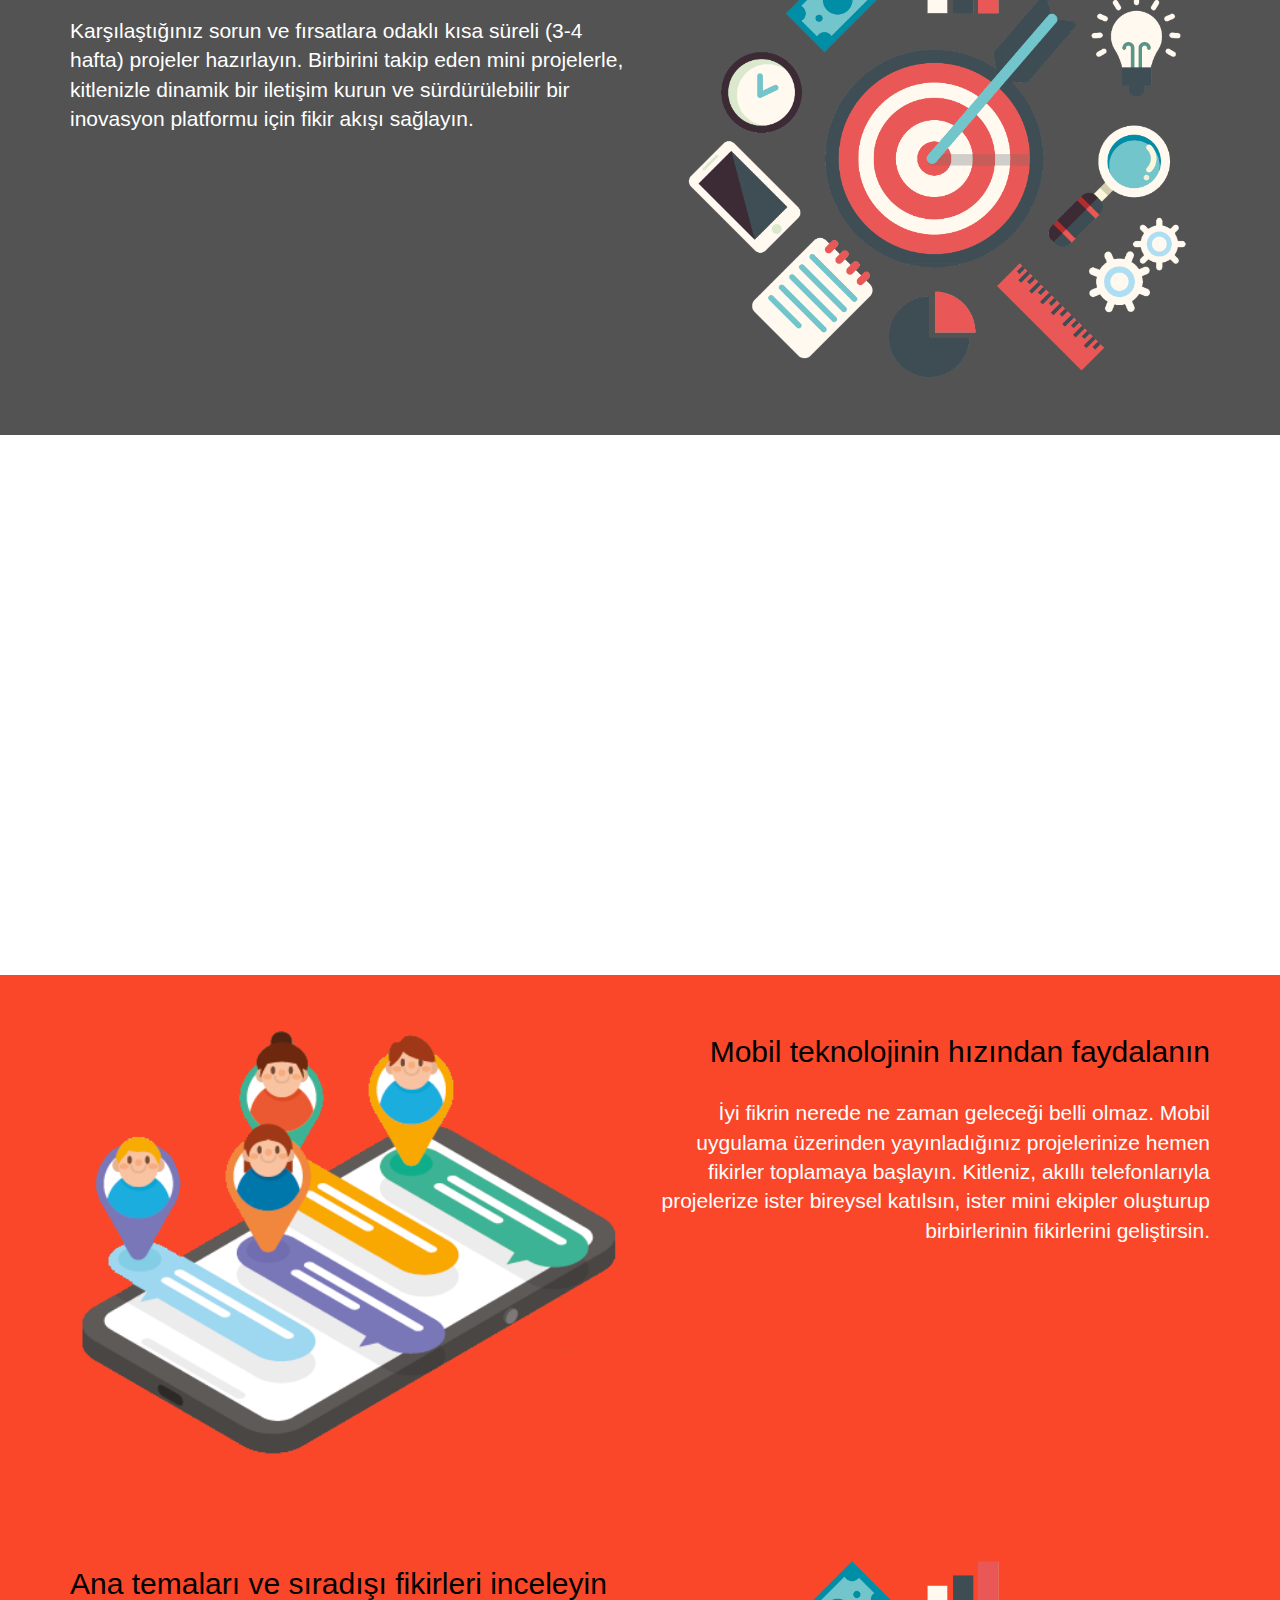
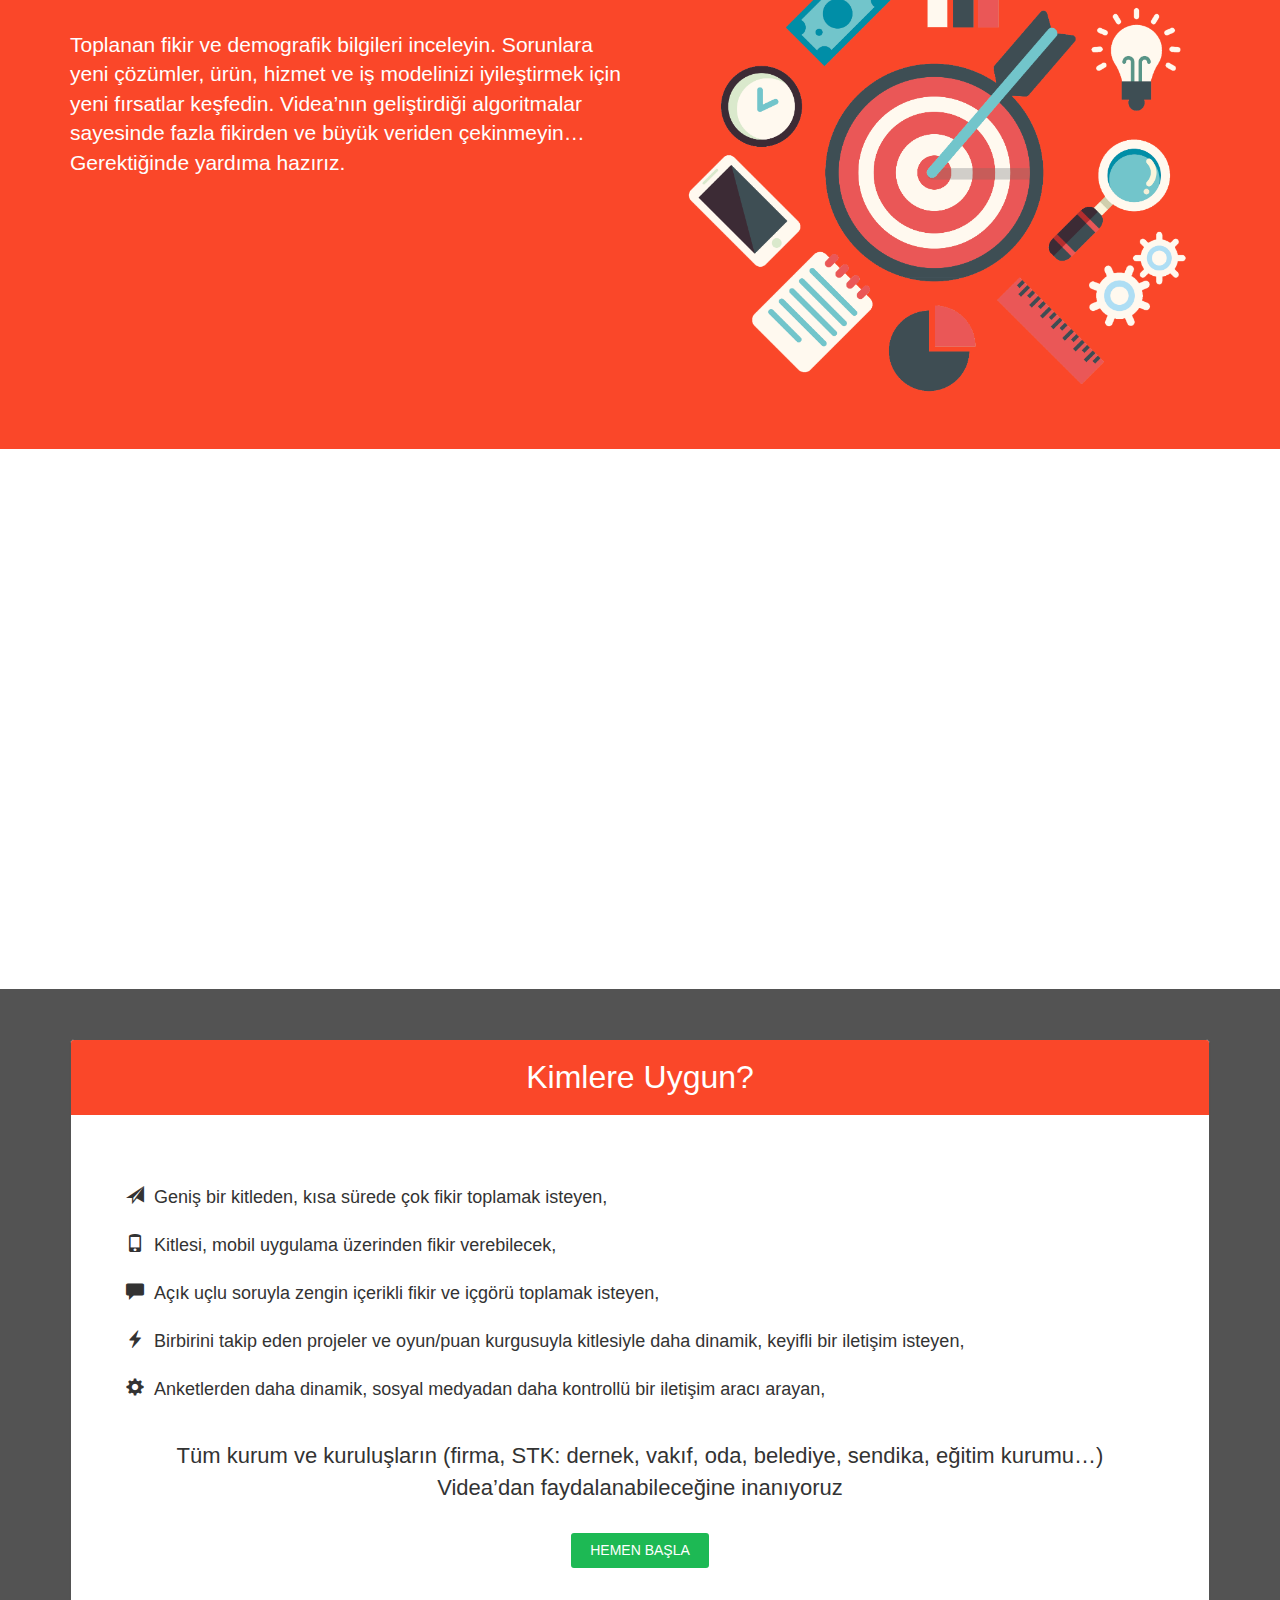
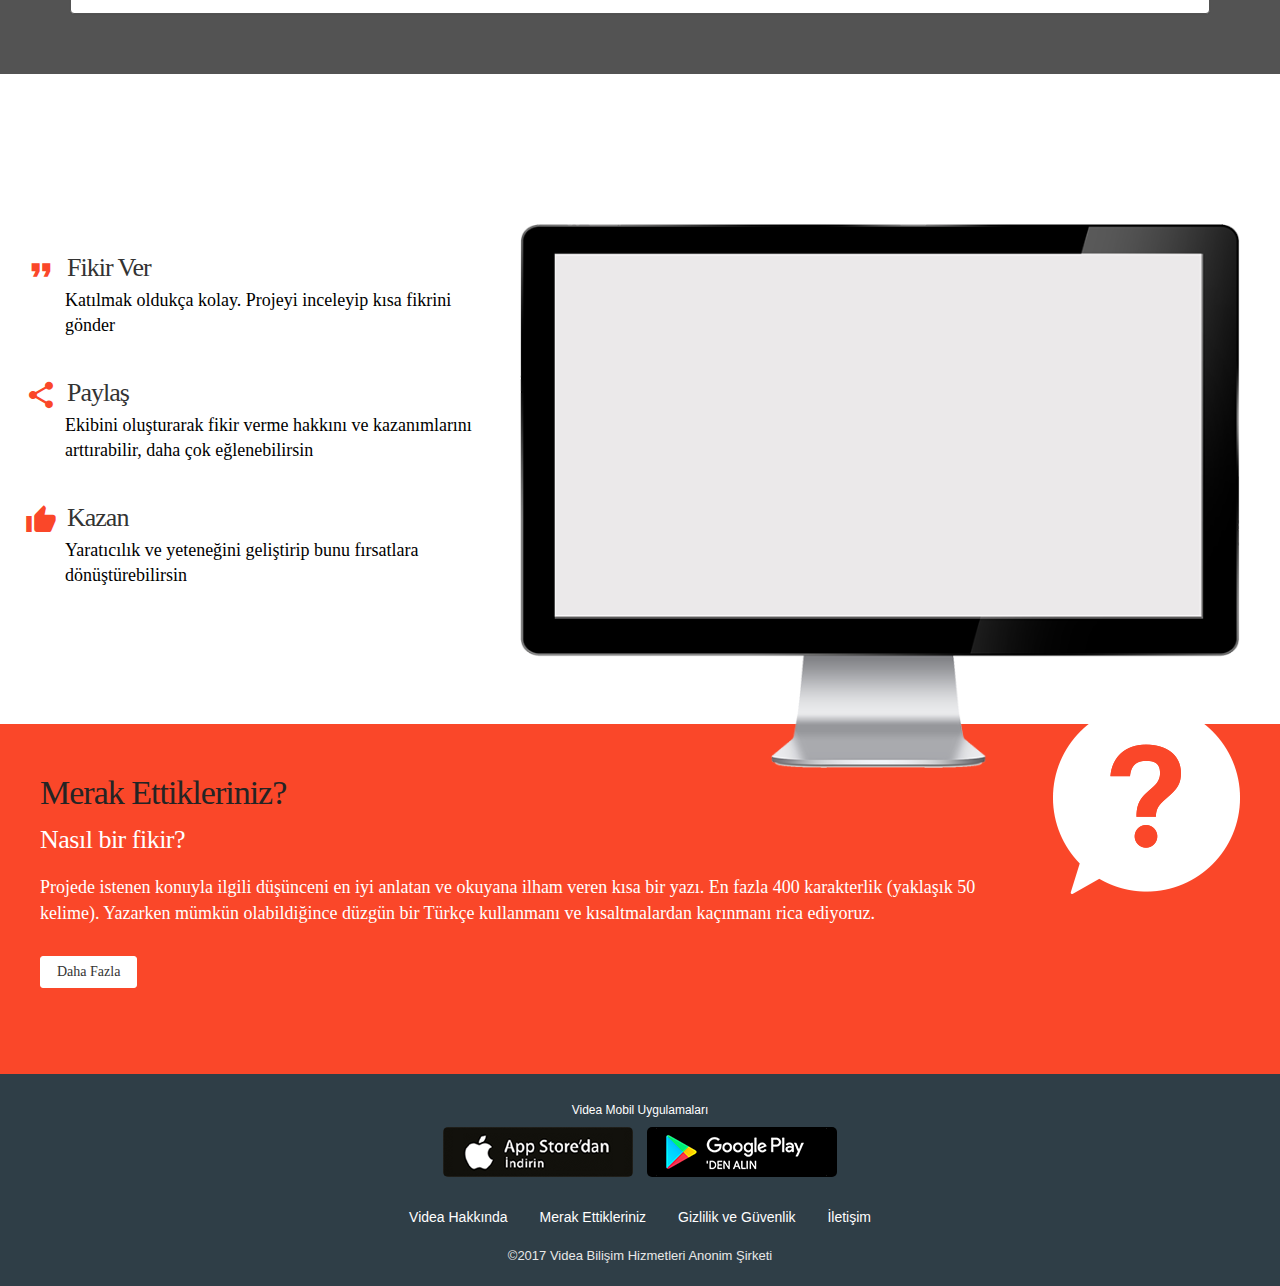
==== commit 8b106e0e: "footer sayfaları projeye dahil edildi." ====
--- a/index.html
+++ b/index.html
@@ -11,6 +11,11 @@
 	<link rel="stylesheet" href="https://maxcdn.bootstrapcdn.com/bootstrap/3.3.7/css/bootstrap.min.css">
 	<link rel="stylesheet" href="https://cdnjs.cloudflare.com/ajax/libs/font-awesome/4.7.0/css/font-awesome.min.css">
 	<link href="css/style.css" rel="stylesheet" />
+	<link href="js/cb/colorbox.css" rel="stylesheet" type="text/css" />	
+    <link type="text/css" rel="stylesheet" href="css/material.css">
+    <link type="text/css" rel="stylesheet" href="css/font-style.css">
+ 	<script src="https://ajax.googleapis.com/ajax/libs/jquery/3.2.1/jquery.min.js"></script>
+    <script src="js/cb/colorbox.js"></script>
 </head>
 
 <body>
@@ -46,8 +51,8 @@
     <div class="landing-text">
       <h1>TAZE FİKİRLER</h1>
       <h3>Hizmet, ürün ve projelerinizi geliştirirken <br> toplumun kollektif zeka ve fikirlerinden yararlanın.</h3>
-      <a href="#" class="btn btn-default btn-lg" id="letsgo"> Hemen başla</a>
-      <a href="#" class="btn btn-default btn-lg" id="login"> Giriş Yap</a>
+      <a href="#" class="btn btn-default btn-lg" id="letsgo"> HEMEN BAŞLA</a>
+      <a href="#" class="btn btn-default btn-lg" id="login"> GİRİŞ YAP</a>
     </div>
   </div>
 
@@ -124,94 +129,141 @@
 
 <div id="fixedBottom"></div>
 
-<!--
+
 <div class="padding">
-  <div class="container">
-    <div class="row">
-      <div class="col-lg-3 col-md-3 col-sm-6 col-xs-12">
-        <h4>Built with Sass</h4>
-        <p>Lorem Ipsum has been the industry's standard dummy text ever since the 1500s, when an unknown printer took a galley of type and scrambled it to make a type specimen book.</p>
-      </div>
-      <div class="col-lg-3 col-md-3 col-sm-6 col-xs-12">
-          <img src="img/sass.png" class="img-responsive">     
-      </div>
-      <div class="col-lg-3 col-md-3 col-sm-6 col-xs-12">
-        <h4>And Less</h4>
-        <p>Lorem Ipsum has been the industry's standard dummy text ever since the 1500s, when an unknown printer took a galley of type and scrambled it to make a type specimen book.</p>
-      </div>
-      <div class="col-lg-3 col-md-3 col-sm-6 col-xs-12">
-          <img src="img/less.png" class="img-responsive">     
-      </div>
-    </div>
-  </div>
-</div>
+	<div class="container">
+		<div class="panel-group">
+		    <div class="panel">
+		      <div class="panel-heading"><h2>Kimlere Uygun?</h2></div>
+		      <div class="panel-body">
+		      	<span class="glyphicon glyphicon-send"></span>
+		     	&nbspGeniş bir kitleden, kısa sürede çok fikir toplamak isteyen,
+		     	<br><span class="glyphicon glyphicon-phone"></span>
+		     	&nbspKitlesi, mobil uygulama üzerinden fikir verebilecek,
+		     	<br><span class="glyphicon glyphicon-comment"></span>
+		     	&nbspAçık uçlu soruyla zengin içerikli fikir ve içgörü toplamak isteyen,
+		     	<br><span class="glyphicon glyphicon-flash"></span>
+		     	&nbspBirbirini takip eden projeler ve oyun/puan kurgusuyla kitlesiyle daha dinamik, keyifli bir iletişim isteyen, 
+		     	<br><span class="glyphicon glyphicon-cog"></span>
+		     	&nbspAnketlerden daha dinamik, sosyal medyadan daha kontrollü bir
+				iletişim aracı arayan,
+				<p>Tüm kurum ve kuruluşların (firma, STK: dernek, vakıf, oda, belediye, sendika, eğitim kurumu…) Videa’dan faydalanabileceğine inanıyoruz</p>
+				<div class="letsgobar">
+					<a href="#" class="btn btn-default btn-lg" id="letsgo"> HEMEN BAŞLA</a>
+				</div>		
+		     </div>
+		    </div>
+		</div>
+	</div>
+</div>
+
   
--->
-  <div class="videa-nedir">
-    <!-- VIDEA NEDIR -->
-    <div id="section-videa">
-        <div class="layout to-center">
-            <div class="content">
-                <div class="row">
-                    <i class="material-icons">&#xE244;</i>
-                    <h1>Fikir Ver</h1>
-                    <p>Katılmak oldukça kolay. Projeyi inceleyip kısa fikrini gönder</p>
-                </div>  
-                <div class="row">
-                    <i class="material-icons">&#xE80D;</i>
-                    <h1>Paylaş</h1>
-                    <p>Ekibini oluşturarak fikir verme hakkını ve kazanımlarını arttırabilir, daha çok eğlenebilirsin</p>
-                </div>
-                <div class="row">
-                    <i class="material-icons">&#xE8DC;</i>
-                    <h1>Kazan</h1>
-                    <p>Yaratıcılık ve yeteneğini geliştirip bunu fırsatlara dönüştürebilirsin</p>
-                </div>
-               
-            </div>
-
-            <div class="video">
-                <div class="imac">
-                    <img src="img/imac-mockup.png" />
-                    <iframe src="https://www.youtube.com/embed/wcUY8Tgc6_4?rel=0&amp;controls=0&amp;showinfo=0" frameborder="0"></iframe>
-                </div>
-            </div>
+<div class="videa-nedir">
+	<!-- VIDEA NEDIR -->
+	<div id="section-videa">
+	    <div class="layout to-center">
+	        <div class="content">
+	            <div class="row">
+	                <i class="material-icons">&#xE244;</i>
+	                <h1>Fikir Ver</h1>
+	                <p>Katılmak oldukça kolay. Projeyi inceleyip kısa fikrini gönder</p>
+	            </div>  
+	            <div class="row">
+	                <i class="material-icons">&#xE80D;</i>
+	                <h1>Paylaş</h1>
+	                <p>Ekibini oluşturarak fikir verme hakkını ve kazanımlarını arttırabilir, daha çok eğlenebilirsin</p>
+	            </div>
+	            <div class="row">
+	                <i class="material-icons">&#xE8DC;</i>
+	                <h1>Kazan</h1>
+	                <p>Yaratıcılık ve yeteneğini geliştirip bunu fırsatlara dönüştürebilirsin</p>
+	            </div>	           
+	        </div>
+	        <div class="video">
+	            <div class="imac">
+	                <img src="img/imac-mockup.png" />
+	                <iframe src="https://www.youtube.com/embed/wcUY8Tgc6_4?rel=0&amp;controls=0&amp;showinfo=0" frameborder="0"></iframe>
+	            </div>
+	        </div>
+	    </div>
+	</div>
+</div>
+
+<!-- MERAK ETTİKLERİNİZ -->
+<div id="section-faq">
+    <div class="layout to-center posRelative">
+        <div class="content">
+            <h1>Merak Ettikleriniz?</h1>
+            <h2>Nasıl bir fikir?</h2>
+            <p> Projede istenen konuyla ilgili düşünceni en iyi anlatan ve okuyana ilham veren kısa bir yazı. En fazla 400 karakterlik (yaklaşık 50 kelime).
+              Yazarken mümkün olabildiğince düzgün bir Türkçe kullanmanı ve kısaltmalardan kaçınmanı rica ediyoruz.</p>
+            <a href="sss.html" class="iframe btn btn-white">Daha Fazla</a>
         </div>
-    </div>
-  </div>
-
-    <!-- MERAK ETTİKLERİNİZ -->
-    <div id="section-faq">
-        <div class="layout to-center posRelative">
-            <div class="content">
-                <h1>Merak Ettikleriniz?</h1>
-                <h2>Nasıl bir fikir?</h2>
-                <p> Projede istenen konuyla ilgili düşünceni en iyi anlatan ve okuyana ilham veren kısa bir yazı. En fazla 400 karakterlik (yaklaşık 50 kelime).
-                  Yazarken mümkün olabildiğince düzgün bir Türkçe kullanmanı ve kısaltmalardan kaçınmanı rica ediyoruz.</p>
-                <a href="sss.html" class="iframe btn btn-white">Daha Fazla</a>
-            </div>
-            <img src="img/question-mark.png" class="section-icon" />
+        <img src="img/question-mark.png" class="section-icon" />
+    </div>
+</div>
+<!-- FOOTER -->
+<div id="section-footer">
+    <div class="layout to-center">   
+    	<h6 style="text-align:center;color:#fff; margin-bottom:10px;">Videa Mobil Uygulamaları</h6> 
+        <div class="download-link-set">
+            <a href="https://itunes.apple.com/tr/app/videadom/id1144882673?mt=8" target="_blank"><img src="img/apple-store.png" border="0" /></a>
+            <a href="https://play.google.com/store/apps/details?id=com.videadom&hl=tr" target="_blank"><img src="img/google-play.png" border="0" /></a>
         </div>
-    </div>
-    <!-- FOOTER -->
-    <div id="section-footer">
-        <div class="layout to-center">
-            <div class="download-link-set">
-                <a href="https://itunes.apple.com/tr/app/videadom/id1144882673?mt=8" target="_blank"><img src="img/apple-store.png" border="0" /></a>
-                <a href="https://play.google.com/store/apps/details?id=com.videadom&hl=tr" target="_blank"><img src="img/google-play.png" border="0" /></a>
-            </div>
-            <div class="footer-link-set">
-                <a href="javascript:scrollContent('section-videa', 500, 50)">Videa Nedir?</a>
-                <a href="sss.html" class="iframe">Merak Ettikleriniz</a>
-                <a href="kurallar.html" class="iframe">Gizlilik ve Güvenlik</a>
-               
-                <a href="mailto:bilgi@videadom.com">İletişim</a>
-            </div>
-            <div class="copyright">
-                &copy;2017 Videa Bilişim Hizmetleri Anonim Şirketi
-            </div>
+        <div class="footer-link-set">
+            <a href="hakkimizda.html" class="iframe">Videa Hakkında</a>
+            <a href="https://www.google.com.tr/" class="iframe">Merak Ettikleriniz</a>
+            <a href="kurallar.html" class="iframe">Gizlilik ve Güvenlik</a>
+            <a href="mailto:bilgi@videadom.com">İletişim</a>
+        </div> 
+        <div class="copyright">
+            &copy;2017 Videa Bilişim Hizmetleri Anonim Şirketi
         </div>
     </div>
+</div>
+
+
+
+ <script>
+
+    var popupHeight = 0;
+
+    $(document).ready(function() {
+        //$('.rb').rightBox( { width: 950, height: 600 });
+		$(".iframe").colorbox({iframe:true, width:"95%", height:"80%", maxWidth: 950, maxHeight: 600 });
+        var scroll = $(window).scrollTop();
+        if(scroll > 150) {
+            $("#top-bar").addClass("filled-top-bar");
+        }
+        setPopupHeight();
+    });
+
+    $(window).resize(function() {
+        setPopupHeight();
+    });
+
+    $(window).scroll(function (event) {
+        var scroll = $(window).scrollTop();
+        if(scroll > 150) {
+            $("#top-bar").addClass("filled-top-bar");
+        } else {
+            $("#top-bar").removeClass("filled-top-bar");
+        }
+    });
+    
+    function scrollContent(e, s, diff) {
+        $('#' + e).ScrollTo({
+            duration: s,
+            durationMode: 'all',
+            diff: diff
+        });
+    }
+
+    function setPopupHeight() {
+        var h = $(window).height();
+        popupHeight = h - 50;
+    }
+</script>
 
 
 
@@ -222,7 +274,7 @@
 		<h1>BOOTSTRAP</h1>
 		<h3>Learn the basic building blocks.</h3>
 		<a href="#" class="btn btn-default btn-lg">Get Started</a>
-	</div>
+	</div>c
 	<div class="home-wrap">
         <div id="home">
 		</div>
@@ -230,14 +282,8 @@
 </section>
 -->
 
-
-
-
-  
-
-  <script src="https://ajax.googleapis.com/ajax/libs/jquery/3.2.1/jquery.min.js"></script>
-  <script src="https://maxcdn.bootstrapcdn.com/bootstrap/3.3.7/js/bootstrap.min.js"></script>
-  <script src="js/particles.min.js"></script>
-  <script src="js/app.js"></script>
+	<script src="https://maxcdn.bootstrapcdn.com/bootstrap/3.3.7/js/bootstrap.min.js"></script>
+	<script src="js/particles.min.js"></script>
+	<script src="js/app.js"></script>
 </body>
 </html>--- a/css/style.css
+++ b/css/style.css
@@ -10,6 +10,298 @@
     font-family: Material Icons;
     src: url('../fonts/MaterialIcons-Regular.woff2');
 }
+
+html,body{
+	height: 100%;
+	width: 100%;
+}
+.navbar{
+	background-color: #fff;
+	padding: 0.2% 0;
+	font-size: 1.2em;
+	opacity: 0.96;
+} 	
+
+.navbar-brand{
+	min-height: 55px;
+	padding:2px 0 0 20px;
+}
+
+.navbar-brand img{
+	width: 150px;
+}
+
+.navbar-default{
+	padding-right: 0px;
+}
+
+.navbar-default .navbar-nav li a{
+	color:#000;
+}
+
+.navbar-default .navbar-nav li a:hover, .navbar-default .navbar-nav li a.active{
+	color:#fa4729;
+}
+
+#home{
+	display: table;
+	height: 100vh;
+	position: relative;
+	width: 100%;
+}
+
+#particles-js{
+	display: table;
+	height: 100vh;
+	position: absolute;
+	width: 100%;
+}
+
+.landing-text{
+	display: table-cell;
+	text-align: center;
+	vertical-align:middle;
+	outline: none;
+}
+
+.landing-text h1{
+	font-size: 500%;
+	font-weight: 700;
+	font-family: "fontRegularHeader";
+}
+.landing-text h3{
+	font-family: "fontRegularSubHeader";
+}
+
+.landing-text a{
+	margin-top:5%;
+	margin-left:1%;
+	width: 150px;
+	color:#fff;
+	border:solid #1db954;
+	background-color: #1db954;
+	outline: none;
+}
+
+#letsgo{
+	border:solid #1db954;
+	background-color: #1db954;
+}
+
+#login{
+	border:solid #fa4729;
+	background-color: #fa4729;
+}
+
+.landing-text a:hover{
+	color:#000;
+	border:solid #1db954;
+	background-color: #1db954;
+}
+.landing-text a:focus{
+	color:#fff;
+	border:solid #1db954;
+	background-color: #1db954;
+}
+
+.landing-text h3{
+	line-height: 35px;
+}
+
+.paddingTop,.paddingBottom,.padding{
+	padding: 40px 0;
+}
+
+.paddingTop img, .paddingBottom img, .padding img{
+	width: 100%;
+	float: right;
+}
+
+.paddingTop,.padding {
+	background-color: #535353;
+}
+
+.paddingBottom{
+	background-color: #fa4729;
+}
+
+.paddingTop .row h2{
+	color:#fa4729;
+}
+.paddingBottom .row h2{
+	color:#000;
+}
+
+.row p{
+	color:#fff;
+}
+
+.row h2{
+	padding-top: 0px;
+}
+
+.row p{
+	padding-top: 20px;
+}
+
+#fixedTop{	
+	display: table;
+	height: 60%;
+	width: 100%;
+	z-index: -1;
+	background: url(../img/imgCollective.png) no-repeat center center fixed;
+	-webkit-background-size: cover;
+	-moz-background-size: cover;
+	-o-background-size: cover;
+	background-size: cover;
+	background-attachment: fixed;
+}
+
+#fixedBottom{
+	display: table;
+	height: 60%;
+	width: 100%;
+	z-index: -1;
+	background: url(../img/imgEinstein.png) no-repeat center center fixed;
+	-webkit-background-size: cover;
+	-moz-background-size: cover;
+	-o-background-size: cover;
+	background-size: cover;
+	background-attachment: fixed;
+}
+.panel {
+	margin-top:10px;
+	border-color:#535353;
+}
+.panel .panel-heading{
+	background-color: #fa4729;
+}
+.panel .panel-heading h2{
+	margin:10px;
+	text-align: center;
+	color:#fff;
+	font-size: 32px;
+}
+.panel .panel-body{
+	font-size: 18px;
+	margin: 40px 40px 30px 40px;
+}
+.panel .panel-body span{
+	margin:15px 0;
+}
+.panel .panel-body p{
+	text-align: center;
+	margin:30px 0;
+	font-size:22px;
+}
+.letsgobar{
+	text-align: center;
+}
+.panel .panel-body #letsgo{
+	text-align: center;
+	color:#fff;
+	margin:0;
+}
+footer{
+	width: 100%;
+	background-color: #000;
+	padding: 5% 5% 10% 5%;
+	color:#fff;
+	max-height: 100px;
+}
+
+.fa{
+	padding: 15px;
+	font-size: 25px;
+	color:#fff;
+}
+
+.fa:hover{
+	color:#d5d5d5;
+	text-decoration: none;
+}
+
+.icon{
+	max-width: 200px;
+}
+
+.material-icons {
+  font-family: 'Material Icons';
+  font-weight: normal;
+  font-style: normal;
+  font-size: 24px;
+  line-height: 1;
+  letter-spacing: normal;
+  text-transform: none;
+  display: inline-block;
+  white-space: nowrap;
+  word-wrap: normal;
+  direction: ltr;
+  -webkit-font-feature-settings: 'liga';
+  -webkit-font-smoothing: antialiased;
+}
+
+body::-webkit-scrollbar { width: 5px; /*height: 5px;*/ }
+body::-webkit-scrollbar-thumb { background: #e17c4a; }
+body::-webkit-scrollbar-track { background: transparent; }
+
+.owh { overflow: hidden; }
+.posRelative { position: relative; }
+.to-left { float: left; }
+.to-right { float: right; }
+.to-center { margin: 0 auto; }
+.text-center { text-align: center; }
+.layout { width: 1200px; }
+
+.btn { padding: 5px 16px; border-radius: 3px; font-size: 14px; outline: none; }
+.btn { padding: 5px 16px; border-radius: 3px; font-size: 14px; outline: none; }
+.btn-white {background-color: #fff; border: #fff 1px solid; color: #333; font-family: roboto; }
+.btn-white:hover { cursor:pointer; background-color: #333; border: #333 1px solid; color: #fff; }
+.btn-orange {background-color: #fa4729; border: #fa4729 1px solid; color: #fff; font-family: roboto; }
+.btn-orange:hover { cursor: pointer; background-color: #333; border: #333 1px solid; color: #fff; }
+
+.hakkımızda{margin:0;padding-top:80px;}
+#dialog-content { overflow: hidden; padding: 20px 40px 40px 40px;}
+#dialog-content p { font-size: 16px; font-family: robotoLight; line-height: 150%; margin: 0; padding: 0 0 10px 0; text-align:justify; }
+#dialog-content p.semiBold { font-family: roboto; }
+#dialog-content h3 { color: #fa4729; font-weight: normal; font-size: 18px; margin: 0; padding: 10px 0 5px 0; }
+#dialog-content h2 { color: #242424; font-size: 22px; font-weight: normal; letter-spacing: -0.25px; margin: 0 0 10px 0; padding: 10px 0 5px 0; border-bottom: #d4d4d4 1px solid; }
+
+#inner-top-bar { z-index: 990; position: fixed; left: 0; top: 0; width: 100%; height: 52px; }
+#inner-top-bar button { float: right; margin: 10px 10px 0 0; }
+#inner-top-bar h1 { float: left; margin: 0; padding: 12px 0 0 0; font-weight: normal; font-size: 25px; color: #fa4729;}
+.filled-top-bar { border-bottom: #d4d4d4 1px solid; background-color: #fff; }
+#logo { cursor: pointer; width: 102px; height: 30px; background-image: url(../img/logo.png); background-repeat: no-repeat; background-position: left center; background-size: auto 100%; margin-top: 10px; float: left; }
+
+.videa-nedir{width: 100%; background-color: #fff;}
+#section-videa {height: 650px; padding-top: 150px; }
+#section-videa div.content {float: left; width: 35%; padding-top: 30px; }
+#section-videa div.content .row {margin-bottom: 40px; }
+#section-videa div.content .row i { float: left; font-size: 32px; color: #fa4729; }
+#section-videa div.content .row h1 { overflow: hidden; font-size: 26px; letter-spacing: -1px; font-weight: normal; font-family: roboto; padding: 0 0 0 10px; margin: 0; }
+#section-videa div.content .row p { color:#000;font-size: 18px; padding: 5px 0 0 40px; margin: 0; font-family: robotoLight; }
+#section-videa div.video {float: right; width: 60%; position: relative; }
+#section-videa div.video .imac { height: 529px; }
+#section-videa div.video .imac img { width: 100%; }
+#section-videa div.video .imac iframe { position: absolute; top: 29px; width: 648px; left: 35px; height: 365px;}
+
+#section-faq { background-color: #fa4729; height: 350px; }
+.section-icon { right: 0; top: -20px; position: absolute; }
+#section-faq .content { position: absolute; width: 80%; left: 0; overflow: hidden; }
+#section-faq h1 { font-weight: normal; font-size: 34px; letter-spacing: -1px; font-family: roboto; margin: 0; padding: 50px 0 15px 0; color: #242424; }
+#section-faq h2 { font-weight: normal; font-size: 26px; letter-spacing: -0.5px; font-family: robotoLight; margin: 0; padding: 0; color: #fff; }
+#section-faq p { font-size: 18px; color: #fff; font-family: robotoLight; padding: 20px 0; }
+
+#section-footer { background-color: #2f3e47; padding: 20px 0; }
+#section-footer h1 { font-family: robotoLight; color: #fff; font-weight: normal; font-size: 28px; text-align: center; margin: 0; padding: 0 0 20px 0; }
+#section-footer .download-link-set { text-align: center; }
+#section-footer .download-link-set img { border-radius: 5px; margin: 0 5px; }
+#section-footer .footer-link-set { text-align: center; padding-top: 30px; }
+#section-footer .footer-link-set a { text-decoration: none; color: #fff; font-size: 14px; padding: 6px 14px; border-radius: 4px; }
+#section-footer .footer-link-set a:hover { background-color: #1f292f; }
+#section-footer .copyright { text-align: center; padding-top: 20px; color: #e8e8e8; font-size: 13px; }
+
+
 @media screen and (max-width:767px) and (min-width:280px) {
   	.landing-text h1{
    		font-size:300%;
@@ -48,7 +340,6 @@
 	    min-width: 300px;
 	    height: auto;
 	}
-
 	#fixedTop{	
 		background: url(../img/imgCollective_mobile.png) no-repeat center center fixed !important;
 		display: table !important;
@@ -74,7 +365,6 @@
 	    -o-background-size: cover!important;
 	    background-size: cover!important;
 	}
-
 	#fixedBottom{
 		background: url(../img/imgEinstein_mobile.png) no-repeat center center fixed !important;
 		display: table !important;
@@ -87,302 +377,92 @@
 		background-size: cover !important;
 		background-attachment: fixed !important;
 	}
-}
-
-html,body{
-	height: 100%;
-	width: 100%;
-}
-.navbar{
-	background-color: #fff;
-	padding: 0.2% 0;
-	font-size: 1.2em;
-	opacity: 0.96;
-} 	
-
-.navbar-brand{
-	min-height: 55px;
-	padding:2px 0 0 20px;
-}
-
-.navbar-brand img{
-	width: 150px;
-}
-
-.navbar-default{
-	padding-right: 0px;
-}
-
-.navbar-default .navbar-nav li a{
-	color:#000;
-}
-
-.navbar-default .navbar-nav li a:hover, .navbar-default .navbar-nav li a.active{
-	color:#fa4729;
-}
-
-#home{
-	display: table;
-	height: 100vh;
-	position: relative;
-	width: 100%;
-}
-
-#particles-js{
-	display: table;
-	height: 100vh;
-	position: absolute;
-	width: 100%;
-}
-
-.landing-text{
-	display: table-cell;
-	text-align: center;
-	vertical-align:middle;
-	outline: none;
-}
-
-.landing-text h1{
-	font-size: 500%;
-	font-weight: 700;
-	font-family: "fontRegularHeader";
-}
-.landing-text h3{
-	font-family: "fontRegularSubHeader";
-}
-
-.landing-text a{
-	margin-top:5%;
-	margin-left:1%;
-	width: 150px;
-	color:#fff;
-	border:solid #1db954;
-	background-color: #1db954;
-	outline: none;
-}
-
-#letsgo{
-	border:solid #1db954;
-	background-color: #1db954;
-}
-
-#login{
-	border:solid #fa4729;
-	background-color: #fa4729;
-}
-
-.landing-text a:hover{
-	color:#000;
-	border:solid #1db954;
-	background-color: #1db954;
-}
-.landing-text a:focus{
-	color:#fff;
-	border:solid #1db954;
-	background-color: #1db954;
-}
-
-.landing-text h3{
-	line-height: 35px;
-}
-
-.paddingTop,.paddingBottom,.padding{
-	padding: 40px 0;
-}
-
-.paddingTop img, .paddingBottom img, .padding img{
-	width: 100%;
-	float: right;
-}
-
-.paddingTop,.padding {
-	background-color: #535353;
-}
-
-.paddingBottom{
-	background-color: #fa4729;
-}
-
-.paddingTop .row h2{
-	color:#fa4729;
-}
-.paddingBottom .row h2{
-	color:#000;
-}
-
-.row p{
-	color:#fff;
-}
-
-.row h2{
-	padding-top: 0px;
-}
-
-.row p{
-	padding-top: 20px;
-}
-
-#fixedTop{	
-	display: table;
-	height: 60%;
-	width: 100%;
-	z-index: -1;
-	background: url(../img/imgCollective.png) no-repeat center center fixed;
-	-webkit-background-size: cover;
-	-moz-background-size: cover;
-	-o-background-size: cover;
-	background-size: cover;
-	background-attachment: fixed;
-}
-
-#fixedBottom{
-	display: table;
-	height: 60%;
-	width: 100%;
-	z-index: -1;
-	background: url(../img/imgEinstein.png) no-repeat center center fixed;
-	-webkit-background-size: cover;
-	-moz-background-size: cover;
-	-o-background-size: cover;
-	background-size: cover;
-	background-attachment: fixed;
-}
-
-footer{
-	width: 100%;
-	background-color: #000;
-	padding: 5% 5% 10% 5%;
-	color:#fff;
-	max-height: 100px;
-}
-
-.fa{
-	padding: 15px;
-	font-size: 25px;
-	color:#fff;
-}
-
-.fa:hover{
-	color:#d5d5d5;
-	text-decoration: none;
-}
-
-.icon{
-	max-width: 200px;
-}
-
-.material-icons {
-  font-family: 'Material Icons';
-  font-weight: normal;
-  font-style: normal;
-  font-size: 24px;
-  line-height: 1;
-  letter-spacing: normal;
-  text-transform: none;
-  display: inline-block;
-  white-space: nowrap;
-  word-wrap: normal;
-  direction: ltr;
-  -webkit-font-feature-settings: 'liga';
-  -webkit-font-smoothing: antialiased;
-}
-
-    body::-webkit-scrollbar { width: 5px; /*height: 5px;*/ }
-	body::-webkit-scrollbar-thumb { background: #e17c4a; }
-	body::-webkit-scrollbar-track { background: transparent; }
-
-    .owh { overflow: hidden; }
-    .posRelative { position: relative; }
-    .to-left { float: left; }
-    .to-right { float: right; }
-    .to-center { margin: 0 auto; }
-    .text-center { text-align: center; }
-    .layout { width: 1200px; }
-
-    .btn { padding: 5px 16px; border-radius: 3px; font-size: 14px; outline: none; }
-    .btn { padding: 5px 16px; border-radius: 3px; font-size: 14px; outline: none; }
-    .btn-white {background-color: #fff; border: #fff 1px solid; color: #333; font-family: roboto; }
-    .btn-white:hover { cursor:pointer; background-color: #333; border: #333 1px solid; color: #fff; }
-    .btn-orange {background-color: #fa4729; border: #fa4729 1px solid; color: #fff; font-family: roboto; }
-    .btn-orange:hover { cursor: pointer; background-color: #333; border: #333 1px solid; color: #fff; }
-
-	.videa-nedir{width: 100%; background-color: #fff;}
-    #section-videa {height: 650px; padding-top: 150px; }
-    #section-videa div.content {float: left; width: 35%; padding-top: 30px; }
-    #section-videa div.content .row {margin-bottom: 40px; }
-    #section-videa div.content .row i { float: left; font-size: 32px; color: #fa4729; }
-    #section-videa div.content .row h1 { overflow: hidden; font-size: 26px; letter-spacing: -1px; font-weight: normal; font-family: roboto; padding: 0 0 0 10px; margin: 0; }
-    #section-videa div.content .row p { color:#000;font-size: 18px; padding: 5px 0 0 40px; margin: 0; font-family: robotoLight; }
-    #section-videa div.video {float: right; width: 60%; position: relative; }
-    #section-videa div.video .imac { height: 529px; }
-    #section-videa div.video .imac img { width: 100%; }
-    #section-videa div.video .imac iframe { position: absolute; top: 29px; width: 648px; left: 35px; height: 365px;}
-
-    #section-faq { background-color: #fa4729; height: 350px; }
-    .section-icon { right: 0; top: -20px; position: absolute; }
-    #section-faq .content { position: absolute; width: 80%; left: 0; overflow: hidden; }
-    #section-faq h1 { font-weight: normal; font-size: 34px; letter-spacing: -1px; font-family: roboto; margin: 0; padding: 50px 0 15px 0; color: #242424; }
-    #section-faq h2 { font-weight: normal; font-size: 26px; letter-spacing: -0.5px; font-family: robotoLight; margin: 0; padding: 0; color: #fff; }
-    #section-faq p { font-size: 18px; color: #fff; font-family: robotoLight; padding: 20px 0; }
-
-    #section-footer { background-color: #2f3e47; padding: 50px 0; }
-    #section-footer h1 { font-family: robotoLight; color: #fff; font-weight: normal; font-size: 28px; text-align: center; margin: 0; padding: 0 0 20px 0; }
-    #section-footer .download-link-set { text-align: center; }
-    #section-footer .download-link-set img { border-radius: 5px; margin: 0 5px; }
-    #section-footer .footer-link-set { text-align: center; padding-top: 30px; }
-    #section-footer .footer-link-set a { text-decoration: none; color: #fff; font-size: 14px; padding: 6px 14px; border-radius: 4px; }
-    #section-footer .footer-link-set a:hover { background-color: #1f292f; }
-    #section-footer .copyright { text-align: center; padding-top: 20px; color: #e8e8e8; font-size: 13px; }
-
-
-	@media screen and (max-width:767px) and (min-width:280px) {
-        #section-videa { padding-top: 0; overflow: hidden; height: auto; }
-        #section-videa div.content { float: none; width: 100%; padding: 40px 25px; overflow: hidden; }
-        #section-videa div.content .row { width: 100%; float: none; text-align: center; padding: 0 10px; }
-        #section-videa div.content .row i {margin-bottom: 5px; float:none;}
-        #section-videa div.content .row h1 {color:#000; padding: 0 0 5px 10px; margin-left: 0px;}
-        #section-videa div.content .row p { padding:0; margin:0; text-align: center;}
-        #section-videa div.video { float: none; width: 100%; padding-bottom: 30px; }
-        #section-videa div.video .imac { height: auto; width: 290px; margin: 0 auto; position: relative; }
-        #section-videa div.video .imac iframe { left: 13px; top: 11px; width: 262px; height: 148px; }
-        #section-faq { padding-left: 20px; padding-right: 20px; height: 400px; }
-        #section-faq .content { width: 100%; }
-        #section-faq .section-icon { height: 80px; top: -10px; right: -20px; }
-        #section-faq h1 { padding: 30px 0 0px 0; }
-        #section-faq input[type="button"] { width: 100%; }
-        #section-faq div.content h1 {padding-top:30px}
-        #section-faq div.content h2 {padding-top:20px}
-        #section-faq div.content p { padding-top:20px;}
-        #section-footer .download-link-set img { margin: 5px 0; }
-        #section-footer .footer-link-set a { display:inline-block; background-color: transparent !important; }
-        #inner-top-bar #logo { display: none; }
-        #dialog-content {padding:20px 10px !important;}
-    }
-
-    /* TABLET DIKEY */
-	@media screen and (max-width:1080px) and (min-width:768px) {
-        #section-videa { padding-top: 0; overflow: hidden; height: auto; }
-        #section-videa div.content {float:none; width: 100%; padding: 40px 25px; overflow: hidden; }
-        #section-videa div.content .row {width: 35%; float: left; text-align: center; padding: 0 15px; }
-        #section-videa div.content .row i {float: none; display: block; margin-bottom: 5px;}
-        #section-videa div.content .row h1 {padding: 0 0 5px 0;}
-        #section-videa div.content .row p { padding: 0;}
-        #section-videa div.video { float: none; width: 100%; padding-bottom: 30px; }
-        #section-videa div.video .imac { height: auto; width: 290px; margin: 0 auto; position: relative; }
-        #section-videa div.video .imac iframe { left: 13px; top: 11px; width: 262px; height: 148px; }
-    	#section-faq { padding: 0 40px; }
-        #section-faq .content { width: 100%; }
-        #section-faq .section-icon { height: 150px; }
-    }
-
-
-  /* MOBILE COMMON */
-	@media screen and (max-width:1024px) {
-        .layout { width: 100%; }
-        #logo {margin-left: 10px;}
-        #top-bar ul { margin-right: 10px; }
-        #section-faq p { padding-top: 0; }
-    }
+	#fixedBottom:after{
+		background: url(../img/imgEinstein_mobile.png) no-repeat center center fixed !important;
+		display: table !important;
+		height: 60% !important;
+		width: 100% !important;
+		z-index: -1 !important;
+		-webkit-background-size: cover !important;
+		-moz-background-size: cover !important;
+		-o-background-size: cover !important;
+		background-size: cover !important;
+		background-attachment: fixed !important;
+	}
+	.panel .panel-heading h2{
+		margin:10px;
+		text-align: center;
+		color:#fff;
+		font-size: 18px;
+	}
+	.panel .panel-body{
+		font-size: 14px;
+		margin: 10px 10px 20px 10px;
+	}
+	.panel .panel-body span{
+		margin:15px 0;
+	}
+	.panel .panel-body p{
+		text-align: center;
+		margin:30px 0;
+		font-size:16px;
+	}
+	.letsgobar{
+		text-align: center;
+	}
+	.panel .panel-body #letsgo{
+		text-align: center;
+		color:#fff;
+		margin:0;
+		font-size: 12px;
+	}
+	#section-videa { padding-top: 0; overflow: hidden; height: auto; }
+    #section-videa div.content { float: none; width: 100%; padding: 40px 25px; overflow: hidden; }
+    #section-videa div.content .row { width: 100%; float: none; text-align: center; padding: 0 10px; }
+    #section-videa div.content .row i {margin-bottom: 5px; float:none;}
+    #section-videa div.content .row h1 {color:#000; padding: 0 0 5px 10px; margin-left: 0px;}
+    #section-videa div.content .row p { padding:0; margin:0; text-align: center;}
+    #section-videa div.video { float: none; width: 100%; padding-bottom: 30px; }
+    #section-videa div.video .imac { height: auto; width: 290px; margin: 0 auto; position: relative; }
+    #section-videa div.video .imac iframe { left: 13px; top: 11px; width: 262px; height: 148px; }
+    #section-faq { padding-left: 20px; padding-right: 20px; height: 400px; }
+    #section-faq .content { width: 100%; }
+    #section-faq .section-icon { height: 80px; top: -10px; right: -20px; }
+    #section-faq h1 { padding: 30px 0 0px 0; }
+    #section-faq input[type="button"] { width: 100%; }
+    #section-faq div.content h1 {padding-top:30px}
+    #section-faq div.content h2 {padding-top:20px}
+    #section-faq div.content p { padding-top:20px;}
+    #section-footer .download-link-set img { margin: 5px 0; }
+    #section-footer .footer-link-set a { display:inline-block; background-color: transparent !important; }
+    #inner-top-bar #logo { display: none; }
+    #dialog-content {padding:20px 10px !important;}
+    .hakkımızda{margin:0;padding-top:40px;}
+}
+/* TABLET DIKEY */
+@media screen and (max-width:1080px) and (min-width:768px) {
+    #section-videa { padding-top: 0; overflow: hidden; height: auto; }
+    #section-videa div.content {float:none; width: 100%; padding: 40px 25px; overflow: hidden; }
+    #section-videa div.content .row {width: 35%; float: left; text-align: center; padding: 0 15px; }
+    #section-videa div.content .row i {float: none; display: block; margin-bottom: 5px;}
+    #section-videa div.content .row h1 {padding: 0 0 5px 0;}
+    #section-videa div.content .row p { padding: 0;}
+    #section-videa div.video { float: none; width: 100%; padding-bottom: 30px; }
+    #section-videa div.video .imac { height: auto; width: 290px; margin: 0 auto; position: relative; }
+    #section-videa div.video .imac iframe { left: 13px; top: 11px; width: 262px; height: 148px; }
+	#section-faq { padding: 0 50px; }
+    #section-faq .content { width: 100%; }
+    #section-faq .section-icon { height: 150px; }
+}
+
+
+/* MOBILE COMMON */
+@media screen and (max-width:1024px) {
+    .layout { width: 100%; }
+    #logo {margin-left: 10px;}
+    #top-bar ul { margin-right: 10px; }
+    #section-faq p { padding-top: 0; }
+}
 
 
 /*--- iOS Landing Page Fix
--- a/js/cb/colorbox.css
+++ b/js/cb/colorbox.css
@@ -0,0 +1,70 @@
+/*
+    Colorbox Core Style:
+    The following CSS is consistent between example themes and should not be altered.
+*/
+#colorbox, #cboxOverlay, #cboxWrapper{position:absolute; top:0; left:0; z-index:9999; overflow:hidden; -webkit-transform: translate3d(0,0,0);}
+#cboxWrapper {max-width:none;}
+#cboxOverlay{position:fixed; width:100%; height:100%;}
+#cboxMiddleLeft, #cboxBottomLeft{clear:left;}
+#cboxContent{position:relative;}
+#cboxLoadedContent{overflow:auto; -webkit-overflow-scrolling: touch;}
+#cboxTitle{margin:0;}
+#cboxLoadingOverlay, #cboxLoadingGraphic{position:absolute; top:0; left:0; width:100%; height:100%;}
+#cboxPrevious, #cboxNext, #cboxClose, #cboxSlideshow{cursor:pointer;}
+.cboxPhoto{float:left; margin:auto; border:0; display:block; max-width:none; -ms-interpolation-mode:bicubic;}
+.cboxIframe{width:100%; height:100%; display:block; border:0; padding:0; margin:0;}
+#colorbox, #cboxContent, #cboxLoadedContent{box-sizing:content-box; -moz-box-sizing:content-box; -webkit-box-sizing:content-box;}
+
+/* 
+    User Style:
+    Change the following styles to modify the appearance of Colorbox.  They are
+    ordered & tabbed in a way that represents the nesting of the generated HTML.
+*/
+#cboxOverlay{background:url(images/overlay.png) repeat 0 0; opacity: 0.9; filter: alpha(opacity = 90);}
+#colorbox{outline:0;}
+    #cboxTopLeft{width:21px; height:21px; background:url(images/controls.png) no-repeat -101px 0;}
+    #cboxTopRight{width:21px; height:21px; background:url(images/controls.png) no-repeat -130px 0;}
+    #cboxBottomLeft{width:21px; height:21px; background:url(images/controls.png) no-repeat -101px -29px;}
+    #cboxBottomRight{width:21px; height:21px; background:url(images/controls.png) no-repeat -130px -29px;}
+    #cboxMiddleLeft{width:21px; background:url(images/controls.png) left top repeat-y;}
+    #cboxMiddleRight{width:21px; background:url(images/controls.png) right top repeat-y;}
+    #cboxTopCenter{height:21px; background:url(images/border.png) 0 0 repeat-x;}
+    #cboxBottomCenter{height:21px; background:url(images/border.png) 0 -29px repeat-x;}
+    #cboxContent{background:#fff; overflow:hidden;}
+        .cboxIframe{background:#fff;}
+        #cboxError{padding:50px; border:1px solid #ccc;}
+        #cboxLoadedContent{margin-bottom:28px;}
+        #cboxTitle{position:absolute; bottom:4px; left:0; text-align:center; width:100%; color:#949494;}
+        #cboxCurrent{position:absolute; bottom:4px; left:58px; color:#949494;}
+        #cboxLoadingOverlay{background:url(images/loading_background.png) no-repeat center center;}
+        #cboxLoadingGraphic{background:url(images/loading.gif) no-repeat center center;}
+
+        /* these elements are buttons, and may need to have additional styles reset to avoid unwanted base styles */
+        #cboxPrevious, #cboxNext, #cboxSlideshow, #cboxClose {border:0; padding:0; margin:0; overflow:visible; width:auto; background:none; }
+        
+        /* avoid outlines on :active (mouseclick), but preserve outlines on :focus (tabbed navigating) */
+        #cboxPrevious:active, #cboxNext:active, #cboxSlideshow:active, #cboxClose:active {outline:0;}
+
+        #cboxSlideshow{position:absolute; bottom:4px; right:30px; color:#0092ef;}
+        #cboxPrevious{position:absolute; bottom:0; left:0; background:url(images/controls.png) no-repeat -75px 0; width:25px; height:25px; text-indent:-9999px;}
+        #cboxPrevious:hover{background-position:-75px -25px;}
+        #cboxNext{position:absolute; bottom:0; left:27px; background:url(images/controls.png) no-repeat -50px 0; width:25px; height:25px; text-indent:-9999px;}
+        #cboxNext:hover{background-position:-50px -25px;}
+        #cboxClose{position:absolute; bottom:0; right:0; background:url(images/controls.png) no-repeat -25px 0; width:25px; height:25px; text-indent:-9999px;}
+        #cboxClose:hover{background-position:-25px -25px;}
+
+/*
+  The following fixes a problem where IE7 and IE8 replace a PNG's alpha transparency with a black fill
+  when an alpha filter (opacity change) is set on the element or ancestor element.  This style is not applied to or needed in IE9.
+  See: http://jacklmoore.com/notes/ie-transparency-problems/
+*/
+.cboxIE #cboxTopLeft,
+.cboxIE #cboxTopCenter,
+.cboxIE #cboxTopRight,
+.cboxIE #cboxBottomLeft,
+.cboxIE #cboxBottomCenter,
+.cboxIE #cboxBottomRight,
+.cboxIE #cboxMiddleLeft,
+.cboxIE #cboxMiddleRight {
+    filter: progid:DXImageTransform.Microsoft.gradient(startColorstr=#00FFFFFF,endColorstr=#00FFFFFF);
+}--- a/css/material.css
+++ b/css/material.css
@@ -0,0 +1,23 @@
+/* fallback */
+@font-face {
+  font-family: 'Material Icons';
+  font-style: normal;
+  font-weight: 400;
+  src: local('Material Icons'), local('MaterialIcons-Regular'), url(font/material/2fcrYFNaTjcS6g4U3t-Y5ZjZjT5FdEJ140U2DJYC3mY.woff2) format('woff2');
+}
+
+.material-icons {
+  font-family: 'Material Icons';
+  font-weight: normal;
+  font-style: normal;
+  font-size: 24px;
+  line-height: 1;
+  letter-spacing: normal;
+  text-transform: none;
+  display: inline-block;
+  white-space: nowrap;
+  word-wrap: normal;
+  direction: ltr;
+  -webkit-font-feature-settings: 'liga';
+  -webkit-font-smoothing: antialiased;
+}--- a/css/font-style.css
+++ b/css/font-style.css
@@ -0,0 +1,17 @@
+
+
+	@font-face {
+		font-family: roboto;
+		src: url(fonts/roboto/RobotoCondensed-Regular.ttf);
+	}
+	
+	@font-face {
+		font-family: robotoLight;
+		src: url(fonts/roboto/RobotoCondensed-Light.ttf);
+	}
+	
+	@font-face {
+		font-family: robotoBold;
+		src: url(fonts/roboto/RobotoCondensed-Bold.ttf);
+	}
+	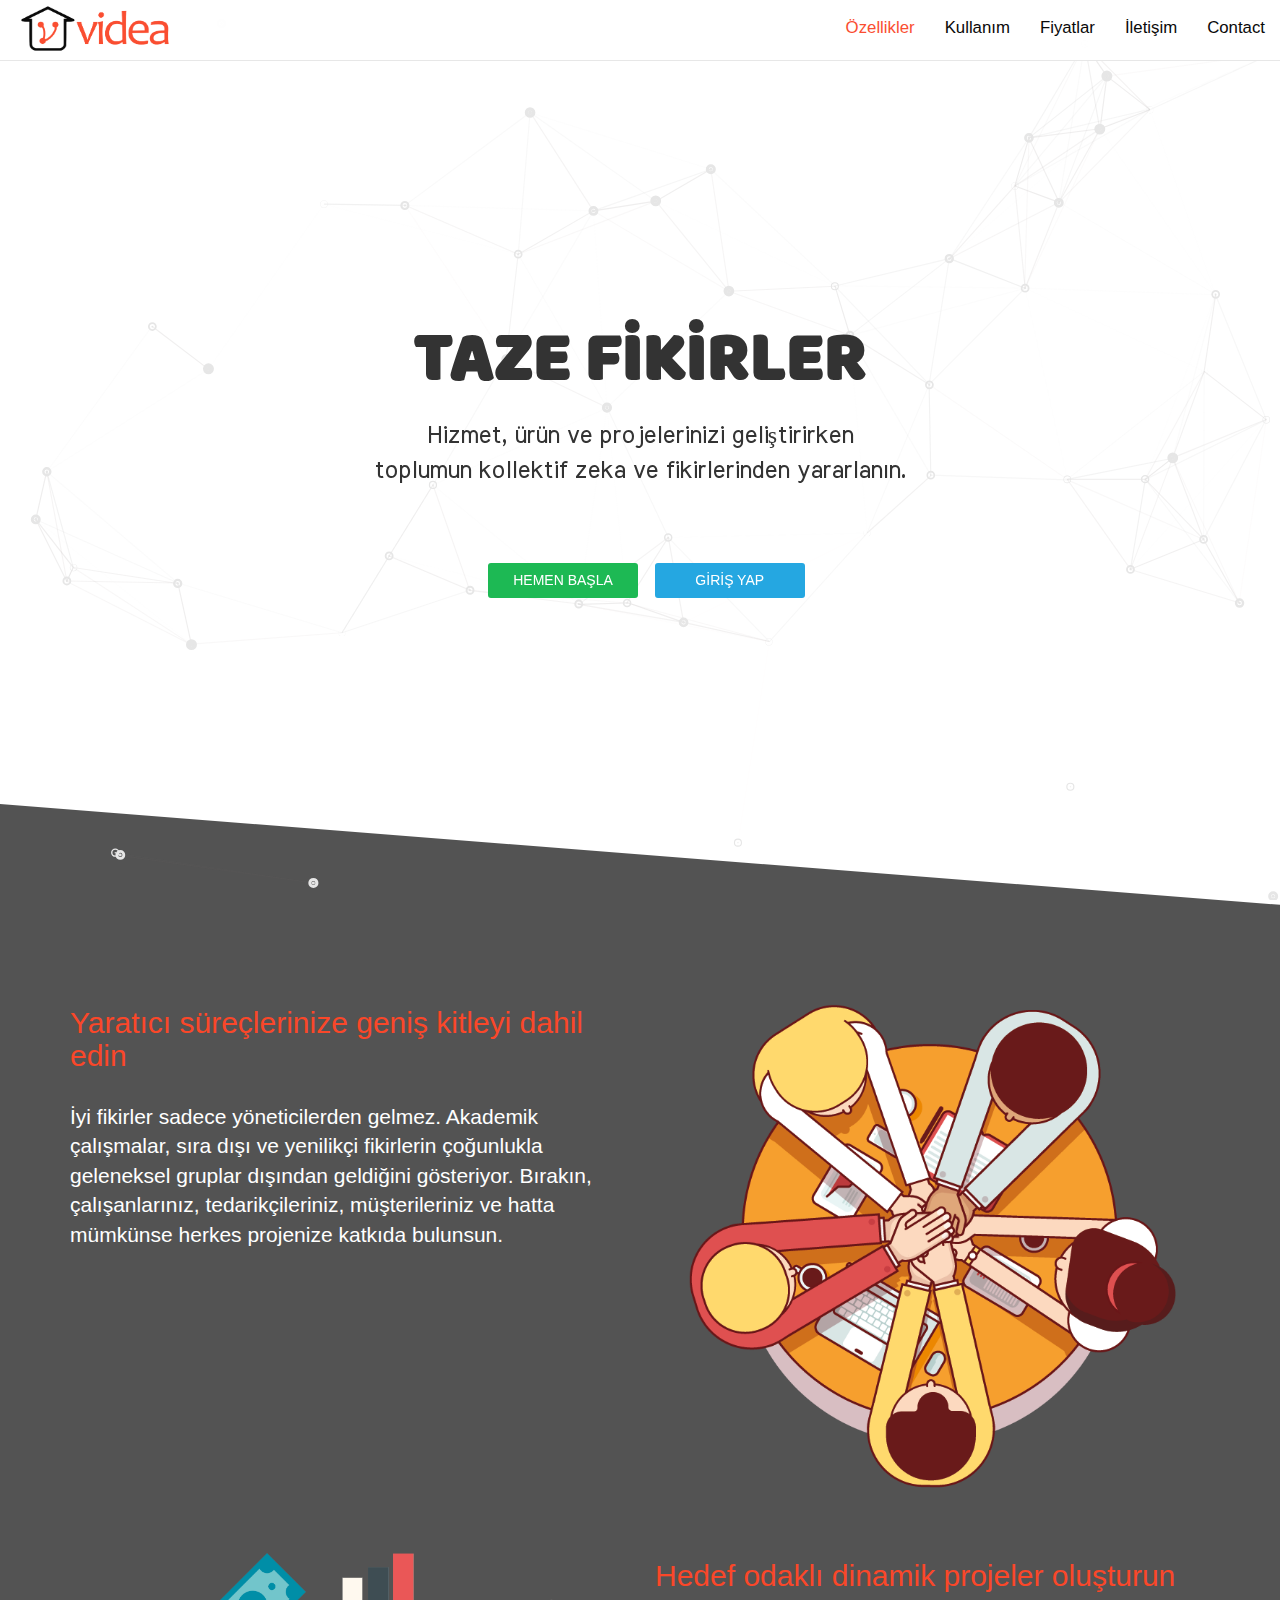
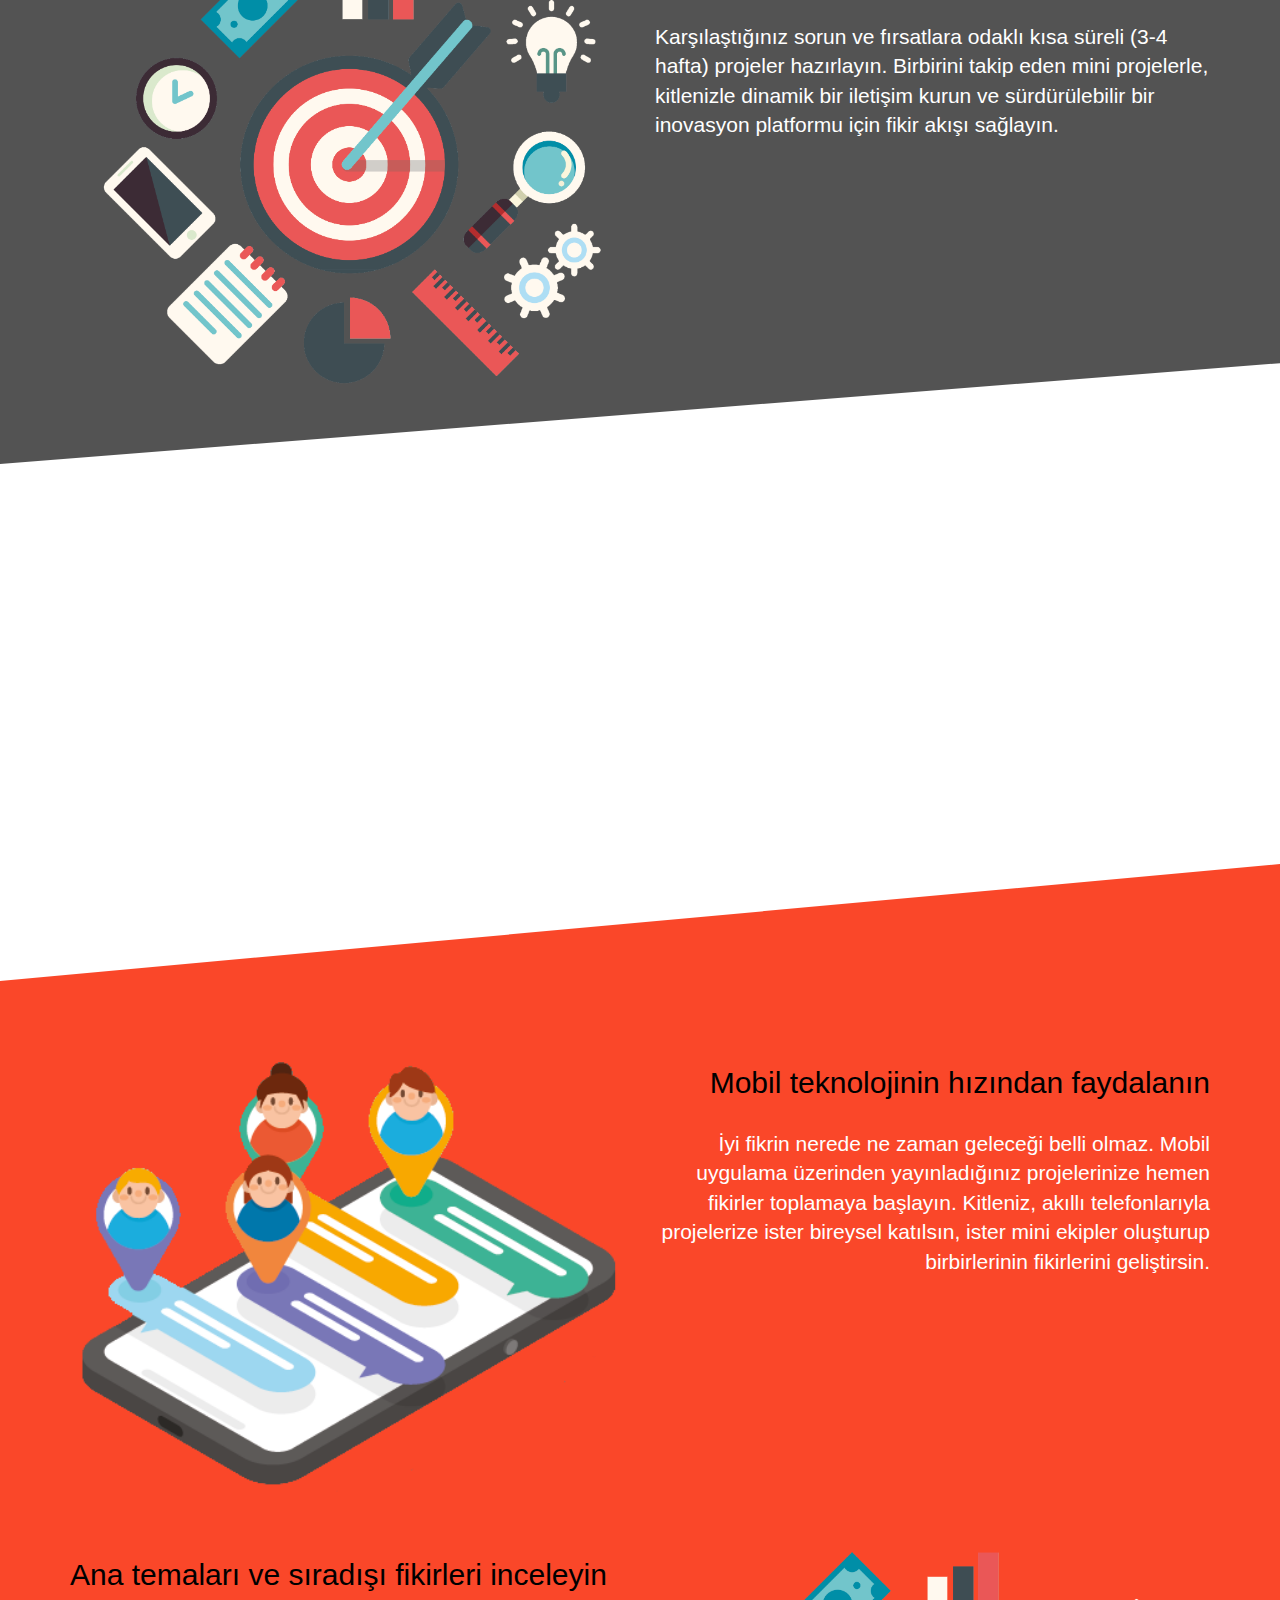
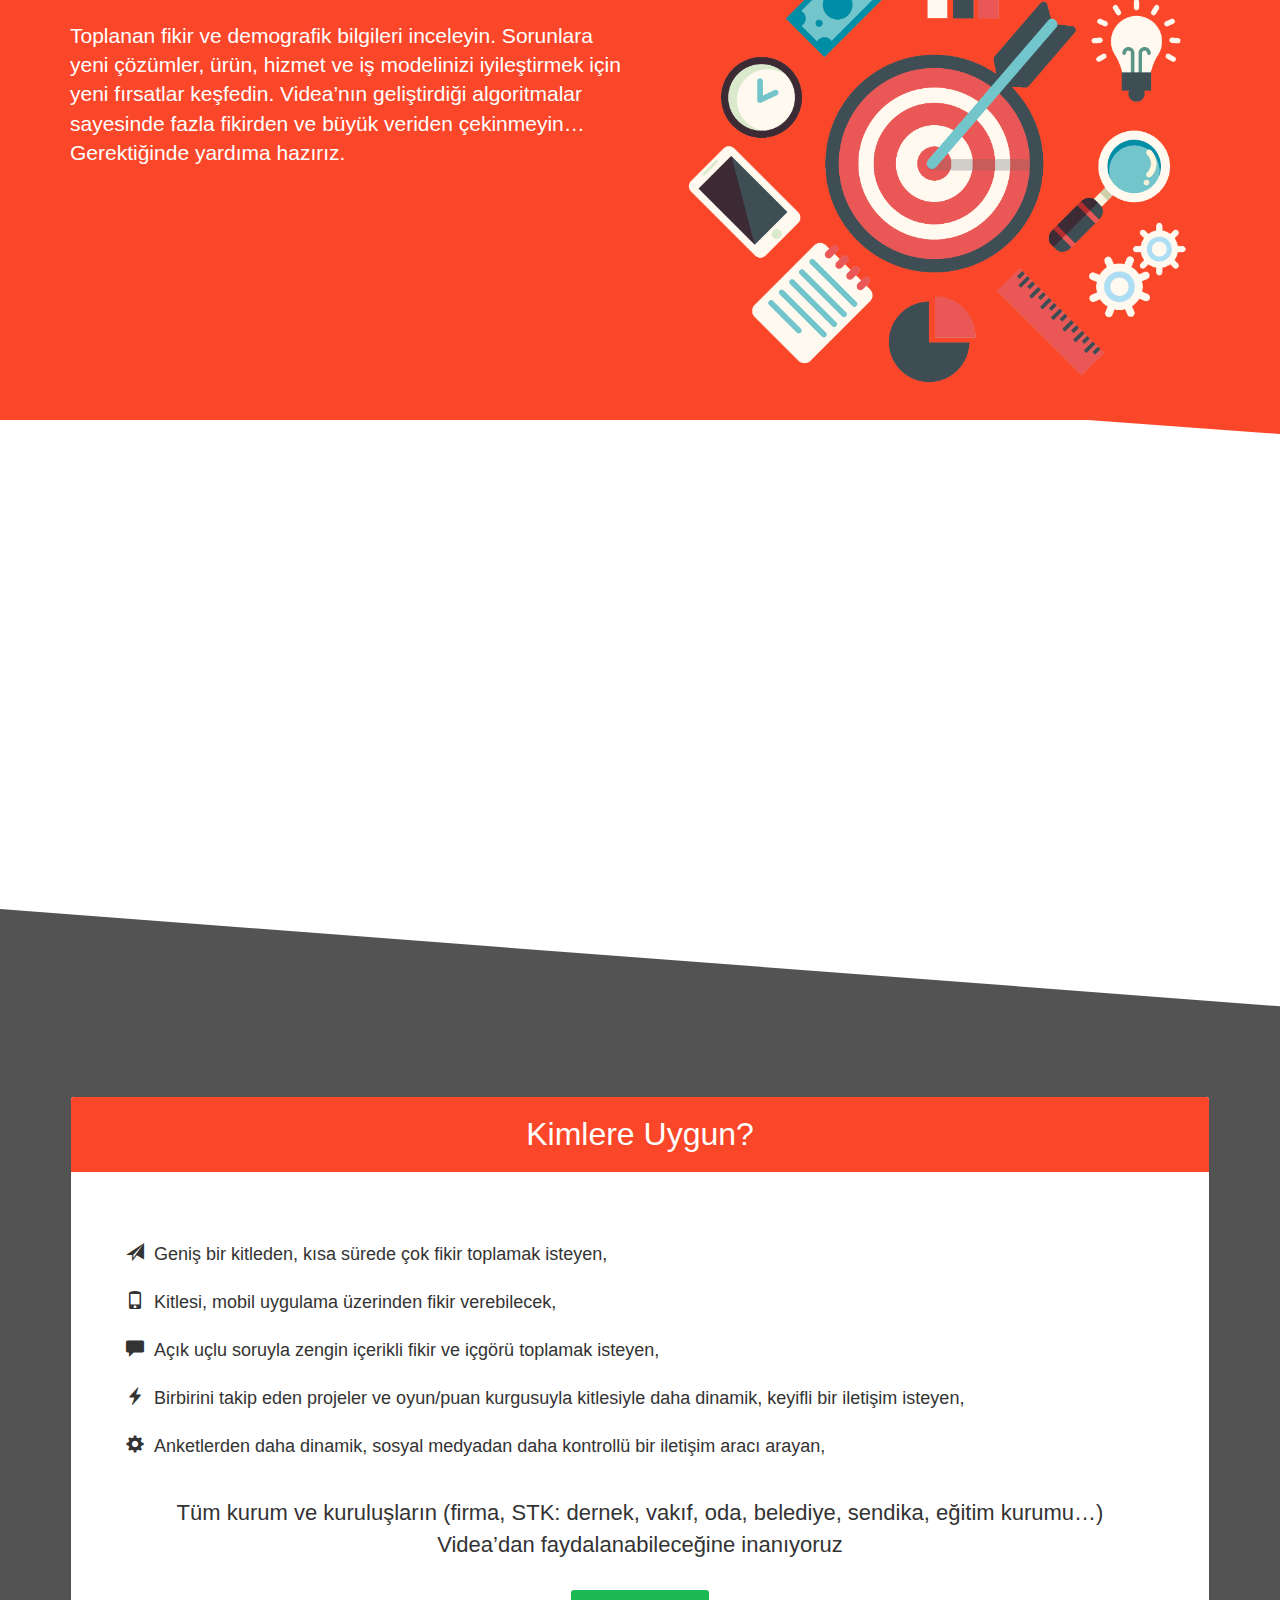
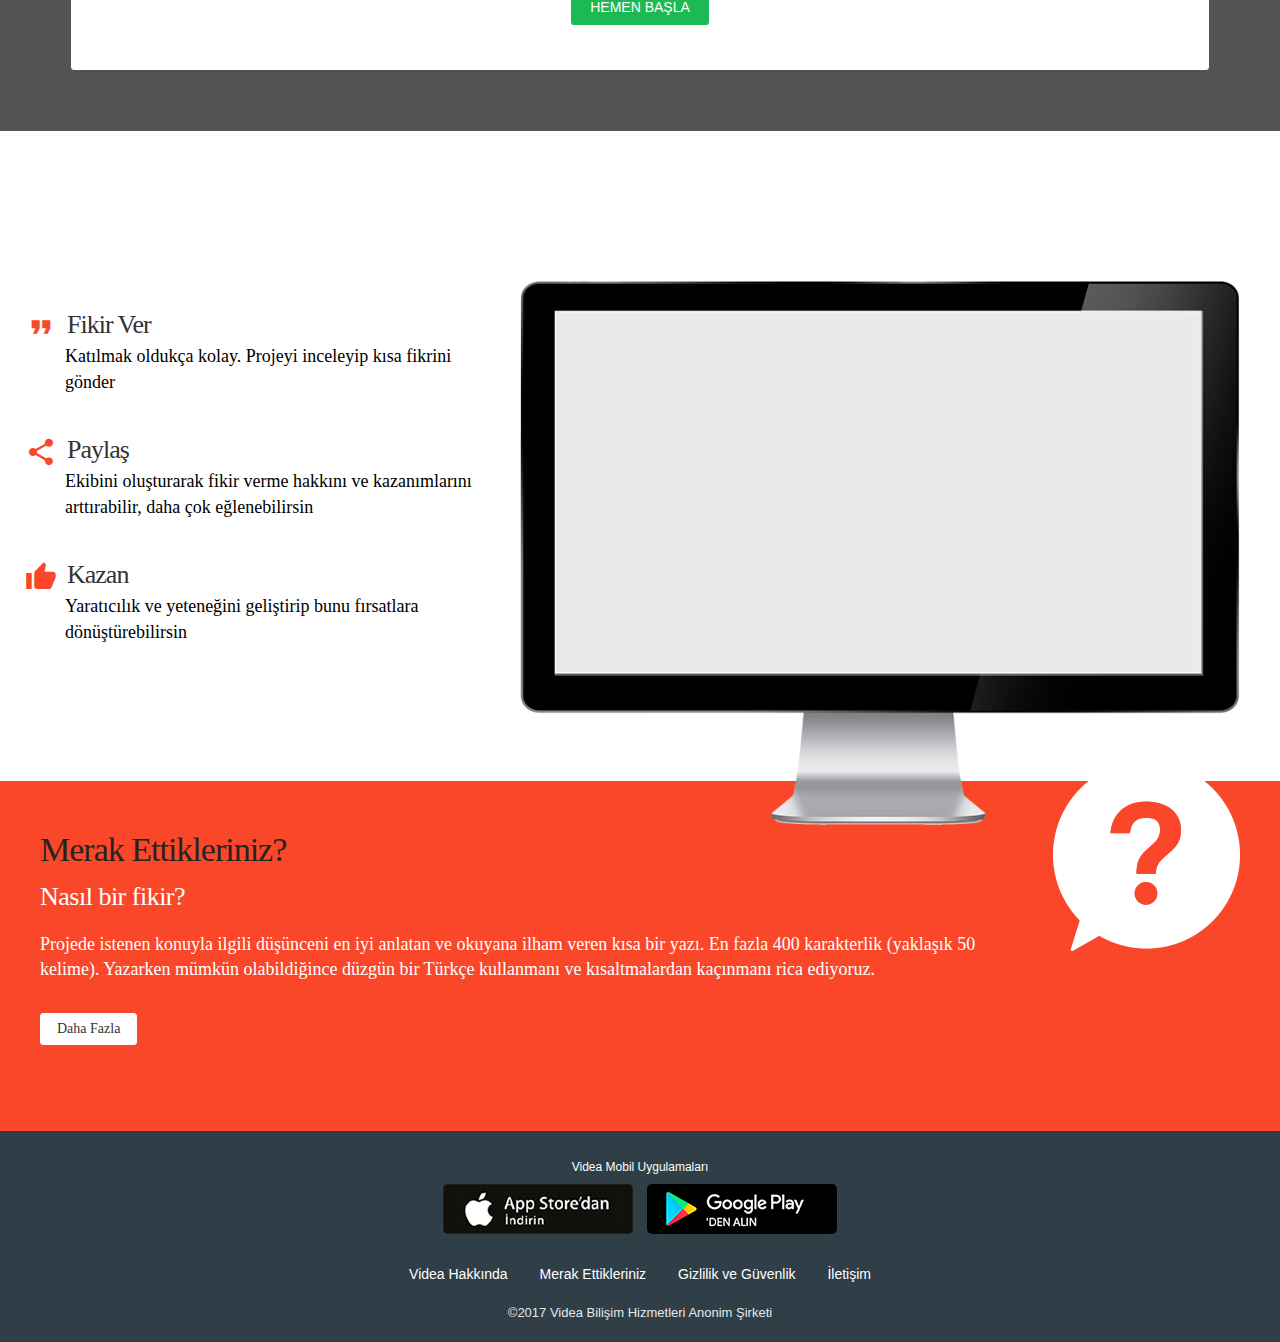
==== commit 275a8820: "Şerit için kapsayıcı element eklendi." ====
--- a/index.html
+++ b/index.html
@@ -44,117 +44,121 @@
   </div>
 </nav>
 
-<div id="particles-js">
- 
-</div>
- <div id="home">
+<div id="particles-js"></div>
+
+<div id="home">
     <div class="landing-text">
       <h1>TAZE FİKİRLER</h1>
       <h3>Hizmet, ürün ve projelerinizi geliştirirken <br> toplumun kollektif zeka ve fikirlerinden yararlanın.</h3>
       <a href="#" class="btn btn-default btn-lg" id="letsgo"> HEMEN BAŞLA</a>
       <a href="#" class="btn btn-default btn-lg" id="login"> GİRİŞ YAP</a>
     </div>
-  </div>
-
-<div class="paddingTop">
-  <div class="container">
-    <div class="row">
-      <div class="col-sm-6">
-        <img src="img/collaboration.png">
-      </div>
-      <div class="col-sm-6 text-right">
-        <h2>Yaratıcı süreçlerinize geniş kitleyi dahil edin </h2>
-        <p class="lead">İyi fikirler sadece yöneticilerden gelmez. Akademik çalışmalar, sıra dışı ve
-          yenilikçi fikirlerin çoğunlukla geleneksel gruplar dışından geldiğini
-          gösteriyor. Bırakın, çalışanlarınız, tedarikçileriniz, müşterileriniz ve hatta
-          mümkünse herkes projenize katkıda bulunsun. </p>
-      </div>
-    </div>
-  </div>
-</div>
-
-<div class="paddingTop">
-  <div class="container">
-    <div class="row">
-      <div class="col-sm-6 text-left">
-        <h2>Hedef odaklı dinamik projeler oluşturun  </h2>
-        <p class="lead">Karşılaştığınız sorun ve fırsatlara odaklı kısa süreli (3-4 hafta) projeler
-          hazırlayın. Birbirini takip eden mini projelerle, kitlenizle dinamik bir
-          iletişim kurun ve sürdürülebilir bir inovasyon platformu için fikir akışı
-          sağlayın. </p>
-      </div>
-      <div class="col-sm-6">
-        <img src="img/target.png">
-      </div>
-    </div>
-  </div>
-</div>
-
-<div id="fixedTop"></div>
-
-
-<div class="paddingBottom">
-  <div class="container">
-    <div class="row">
-      <div class="col-sm-6">
-        <img src="img/imgMobile.png">
-      </div>
-      <div class="col-sm-6 text-right">
-        <h2>Mobil teknolojinin hızından faydalanın</h2>
-        <p class="lead">İyi fikrin nerede ne zaman geleceği belli olmaz. Mobil uygulama
-          üzerinden yayınladığınız projelerinize hemen fikirler toplamaya başlayın.
-          Kitleniz, akıllı telefonlarıyla projelerize ister bireysel katılsın, ister mini
-          ekipler oluşturup birbirlerinin fikirlerini geliştirsin.</p>
-      </div>
-    </div>
-  </div>
-</div>
-
-<div class="paddingBottom">
-  <div class="container">
-    <div class="row">
-      <div class="col-sm-6 text-left">
-        <h2>Ana temaları ve sıradışı fikirleri inceleyin</h2>
-        <p class="lead">Toplanan fikir ve demografik bilgileri inceleyin. Sorunlara yeni çözümler,
-          ürün, hizmet ve iş modelinizi iyileştirmek için yeni fırsatlar keşfedin.
-          Videa’nın geliştirdiği algoritmalar sayesinde fazla fikirden ve büyük
-          veriden çekinmeyin…Gerektiğinde yardıma hazırız.</p>
-      </div>
-      <div class="col-sm-6">
-        <img src="img/target.png">
-      </div>
-    </div>
-  </div>
-</div>
-
-<div id="fixedBottom"></div>
-
-
-<div class="padding">
-	<div class="container">
-		<div class="panel-group">
-		    <div class="panel">
-		      <div class="panel-heading"><h2>Kimlere Uygun?</h2></div>
-		      <div class="panel-body">
-		      	<span class="glyphicon glyphicon-send"></span>
-		     	&nbspGeniş bir kitleden, kısa sürede çok fikir toplamak isteyen,
-		     	<br><span class="glyphicon glyphicon-phone"></span>
-		     	&nbspKitlesi, mobil uygulama üzerinden fikir verebilecek,
-		     	<br><span class="glyphicon glyphicon-comment"></span>
-		     	&nbspAçık uçlu soruyla zengin içerikli fikir ve içgörü toplamak isteyen,
-		     	<br><span class="glyphicon glyphicon-flash"></span>
-		     	&nbspBirbirini takip eden projeler ve oyun/puan kurgusuyla kitlesiyle daha dinamik, keyifli bir iletişim isteyen, 
-		     	<br><span class="glyphicon glyphicon-cog"></span>
-		     	&nbspAnketlerden daha dinamik, sosyal medyadan daha kontrollü bir
-				iletişim aracı arayan,
-				<p>Tüm kurum ve kuruluşların (firma, STK: dernek, vakıf, oda, belediye, sendika, eğitim kurumu…) Videa’dan faydalanabileceğine inanıyoruz</p>
-				<div class="letsgobar">
-					<a href="#" class="btn btn-default btn-lg" id="letsgo"> HEMEN BAŞLA</a>
-				</div>		
-		     </div>
-		    </div>
+</div>
+
+<div class="barUp">
+	<div class="paddingTop">
+	  <div class="container">
+	    <div class="row">
+	      <div class="col-sm-6 text-left">
+	        <h2>Yaratıcı süreçlerinize geniş kitleyi dahil edin </h2>
+	        <p class="lead">İyi fikirler sadece yöneticilerden gelmez. Akademik çalışmalar, sıra dışı ve
+	          yenilikçi fikirlerin çoğunlukla geleneksel gruplar dışından geldiğini
+	          gösteriyor. Bırakın, çalışanlarınız, tedarikçileriniz, müşterileriniz ve hatta
+	          mümkünse herkes projenize katkıda bulunsun. </p>
+	      </div>
+	      <div class="col-sm-6">
+	        <img src="img/collaboration.png">
+	      </div>
+	    </div>
+	  </div>
+	</div>
+	<div class="paddingTop">
+	  <div class="container">
+	    <div class="row">
+	      <div class="col-sm-6">
+	        <img src="img/target.png">
+	      </div>
+	      <div class="col-sm-6 text-left">
+	        <h2>Hedef odaklı dinamik projeler oluşturun  </h2>
+	        <p class="lead">Karşılaştığınız sorun ve fırsatlara odaklı kısa süreli (3-4 hafta) projeler
+	          hazırlayın. Birbirini takip eden mini projelerle, kitlenizle dinamik bir
+	          iletişim kurun ve sürdürülebilir bir inovasyon platformu için fikir akışı
+	          sağlayın. </p>
+	      </div>
+	    </div>
+	  </div>
+	</div>
+	<div class="bgUp"></div>
+	<div id="fixedTop"></div>
+</div>
+
+
+<div class="barDown">
+	<div class="paddingBottom">
+	  <div class="container">
+	    <div class="row">
+	      <div class="col-sm-6">
+	        <img src="img/imgMobile.png">
+	      </div>
+	      <div class="col-sm-6 text-right">
+	        <h2>Mobil teknolojinin hızından faydalanın</h2>
+	        <p class="lead">İyi fikrin nerede ne zaman geleceği belli olmaz. Mobil uygulama
+	          üzerinden yayınladığınız projelerinize hemen fikirler toplamaya başlayın.
+	          Kitleniz, akıllı telefonlarıyla projelerize ister bireysel katılsın, ister mini
+	          ekipler oluşturup birbirlerinin fikirlerini geliştirsin.</p>
+	      </div>
+	    </div>
+	  </div>
+	</div>
+	<div class="paddingBottom">
+	  <div class="container">
+	    <div class="row">
+	      <div class="col-sm-6 text-left">
+	        <h2>Ana temaları ve sıradışı fikirleri inceleyin</h2>
+	        <p class="lead">Toplanan fikir ve demografik bilgileri inceleyin. Sorunlara yeni çözümler,
+	          ürün, hizmet ve iş modelinizi iyileştirmek için yeni fırsatlar keşfedin.
+	          Videa’nın geliştirdiği algoritmalar sayesinde fazla fikirden ve büyük
+	          veriden çekinmeyin…Gerektiğinde yardıma hazırız.</p>
+	      </div>
+	      <div class="col-sm-6">
+	        <img src="img/target.png">
+	      </div>
+	    </div>
+	  </div>
+	</div>
+	<div class="bgDown"></div>
+	<div id="fixedBottom"></div>
+</div>
+
+
+<div class="barFooter">
+	<div class="padding">
+		<div class="container">
+			<div class="panel-group">
+			    <div class="panel">
+			      <div class="panel-heading"><h2>Kimlere Uygun?</h2></div>
+			      <div class="panel-body">
+			      	<span class="glyphicon glyphicon-send"></span>
+			     	&nbspGeniş bir kitleden, kısa sürede çok fikir toplamak isteyen,
+			     	<br><span class="glyphicon glyphicon-phone"></span>
+			     	&nbspKitlesi, mobil uygulama üzerinden fikir verebilecek,
+			     	<br><span class="glyphicon glyphicon-comment"></span>
+			     	&nbspAçık uçlu soruyla zengin içerikli fikir ve içgörü toplamak isteyen,
+			     	<br><span class="glyphicon glyphicon-flash"></span>
+			     	&nbspBirbirini takip eden projeler ve oyun/puan kurgusuyla kitlesiyle daha dinamik, keyifli bir iletişim isteyen, 
+			     	<br><span class="glyphicon glyphicon-cog"></span>
+			     	&nbspAnketlerden daha dinamik, sosyal medyadan daha kontrollü bir
+					iletişim aracı arayan,
+					<p>Tüm kurum ve kuruluşların (firma, STK: dernek, vakıf, oda, belediye, sendika, eğitim kurumu…) Videa’dan faydalanabileceğine inanıyoruz</p>
+					<div class="letsgobar">
+						<a href="#" class="btn btn-default btn-lg" id="letsgo"> HEMEN BAŞLA</a>
+					</div>		
+			     </div>
+			    </div>
+			</div>
 		</div>
 	</div>
+	<div class="bgFooter"></div>
 </div>
 
   
--- a/css/style.css
+++ b/css/style.css
@@ -1,4 +1,9 @@
-﻿@font-face {
+﻿html,body{
+	padding: 0;
+	margin:0;
+}
+
+@font-face {
     font-family: fontRegularSubHeader;
     src: url('../fonts/MeeraInimai-Regular.ttf');
 }
@@ -41,6 +46,120 @@
 
 .navbar-default .navbar-nav li a:hover, .navbar-default .navbar-nav li a.active{
 	color:#fa4729;
+}
+
+.barUp{
+	margin-top: 66px;
+	display: table;
+	height: 180vh;
+	position: relative;
+	width: 100%;
+}
+.paddingTop{
+	padding:20px;
+}
+.bgUp{
+	display: table;
+	height: 140vh;
+	position: absolute;
+	left:0;
+	top:-10%;
+	width: 100%;
+	background: url(../img/bg-up.png) no-repeat center center;
+	-webkit-background-size: cover;
+	-moz-background-size: cover;
+	-o-background-size: cover;
+	background-size: cover;
+	-webkit-clip-path: polygon(100% 8%, 100% 50%, 100% 92%, 0 100%, 0 53%, 0 0);
+	clip-path: polygon(100% 8%, 100% 50%, 100% 92%, 0 100%, 0 53%, 0 0);
+	z-index: -1;
+}
+
+#fixedTop{	
+	display: table;
+	height: 100vh;
+	position: absolute;
+	left:0;
+	bottom:0;
+	width: 100%;
+	background: url(../img/imgCollective.png) no-repeat center center fixed;
+	-webkit-background-size: cover;
+	-moz-background-size: cover;
+	-o-background-size: cover;
+	background-size: cover;
+	background-attachment: fixed;
+	z-index: -2;
+}
+
+
+
+
+.barDown{
+	margin-top: 40px;
+	display: table;
+	height: 180vh;
+	position: relative;
+	width: 100%;
+}
+.paddingBottom{
+	padding:20px;
+}
+.bgDown{
+	display: table;
+	height: 130vh;
+	position: absolute;
+	left:0;
+	top:-10%;
+	width: 100%;
+	background: url(../img/bg-down.png) no-repeat center center;
+	-webkit-background-size: cover;
+	-moz-background-size: cover;
+	-o-background-size: cover;
+	background-size: cover;
+	-webkit-clip-path: polygon(100% 0, 100% 50%, 100% 100%, 0 92%, 0 53%, 0 10%);
+	clip-path: polygon(100% 0, 100% 50%, 100% 100%, 0 92%, 0 53%, 0 10%);
+	z-index: -1;
+}
+
+#fixedBottom{	
+	display: table;
+	height: 100vh;
+	position: absolute;
+	left:0;
+	bottom:0;
+	width: 100%;
+	background: url(../img/imgEinstein.png) no-repeat center center fixed;
+	-webkit-background-size: cover;
+	-moz-background-size: cover;
+	-o-background-size: cover;
+	background-size: cover;
+	background-attachment: fixed;
+	z-index: -2;
+}
+
+.barFooter{
+
+	position: relative;
+
+}
+.padding{
+	padding: 40px 0;
+}
+.bgFooter{
+	display: table;
+	height: 135vh;
+	position: absolute;
+	left:0;
+	top:-20%;
+	width: 100%;
+	background: url(../img/bg-up.png) no-repeat center center;
+	-webkit-background-size: cover;
+	-moz-background-size: cover;
+	-o-background-size: cover;
+	background-size: cover;
+	-webkit-clip-path: polygon(100% 8%, 100% 50%, 100% 92%, 0 100%, 0 53%, 0 0);
+	clip-path: polygon(100% 8%, 100% 50%, 100% 92%, 0 100%, 0 53%, 0 0);
+	z-index: -1;
 }
 
 #home{
@@ -89,8 +208,12 @@
 }
 
 #login{
+	/*
 	border:solid #fa4729;
 	background-color: #fa4729;
+	*/
+	border:solid #25a7e1;
+	background-color: #25a7e1;
 }
 
 .landing-text a:hover{
@@ -108,17 +231,9 @@
 	line-height: 35px;
 }
 
-.paddingTop,.paddingBottom,.padding{
-	padding: 40px 0;
-}
-
 .paddingTop img, .paddingBottom img, .padding img{
 	width: 100%;
 	float: right;
-}
-
-.paddingTop,.padding {
-	background-color: #535353;
 }
 
 .paddingBottom{
@@ -144,31 +259,6 @@
 	padding-top: 20px;
 }
 
-#fixedTop{	
-	display: table;
-	height: 60%;
-	width: 100%;
-	z-index: -1;
-	background: url(../img/imgCollective.png) no-repeat center center fixed;
-	-webkit-background-size: cover;
-	-moz-background-size: cover;
-	-o-background-size: cover;
-	background-size: cover;
-	background-attachment: fixed;
-}
-
-#fixedBottom{
-	display: table;
-	height: 60%;
-	width: 100%;
-	z-index: -1;
-	background: url(../img/imgEinstein.png) no-repeat center center fixed;
-	-webkit-background-size: cover;
-	-moz-background-size: cover;
-	-o-background-size: cover;
-	background-size: cover;
-	background-attachment: fixed;
-}
 .panel {
 	margin-top:10px;
 	border-color:#535353;
